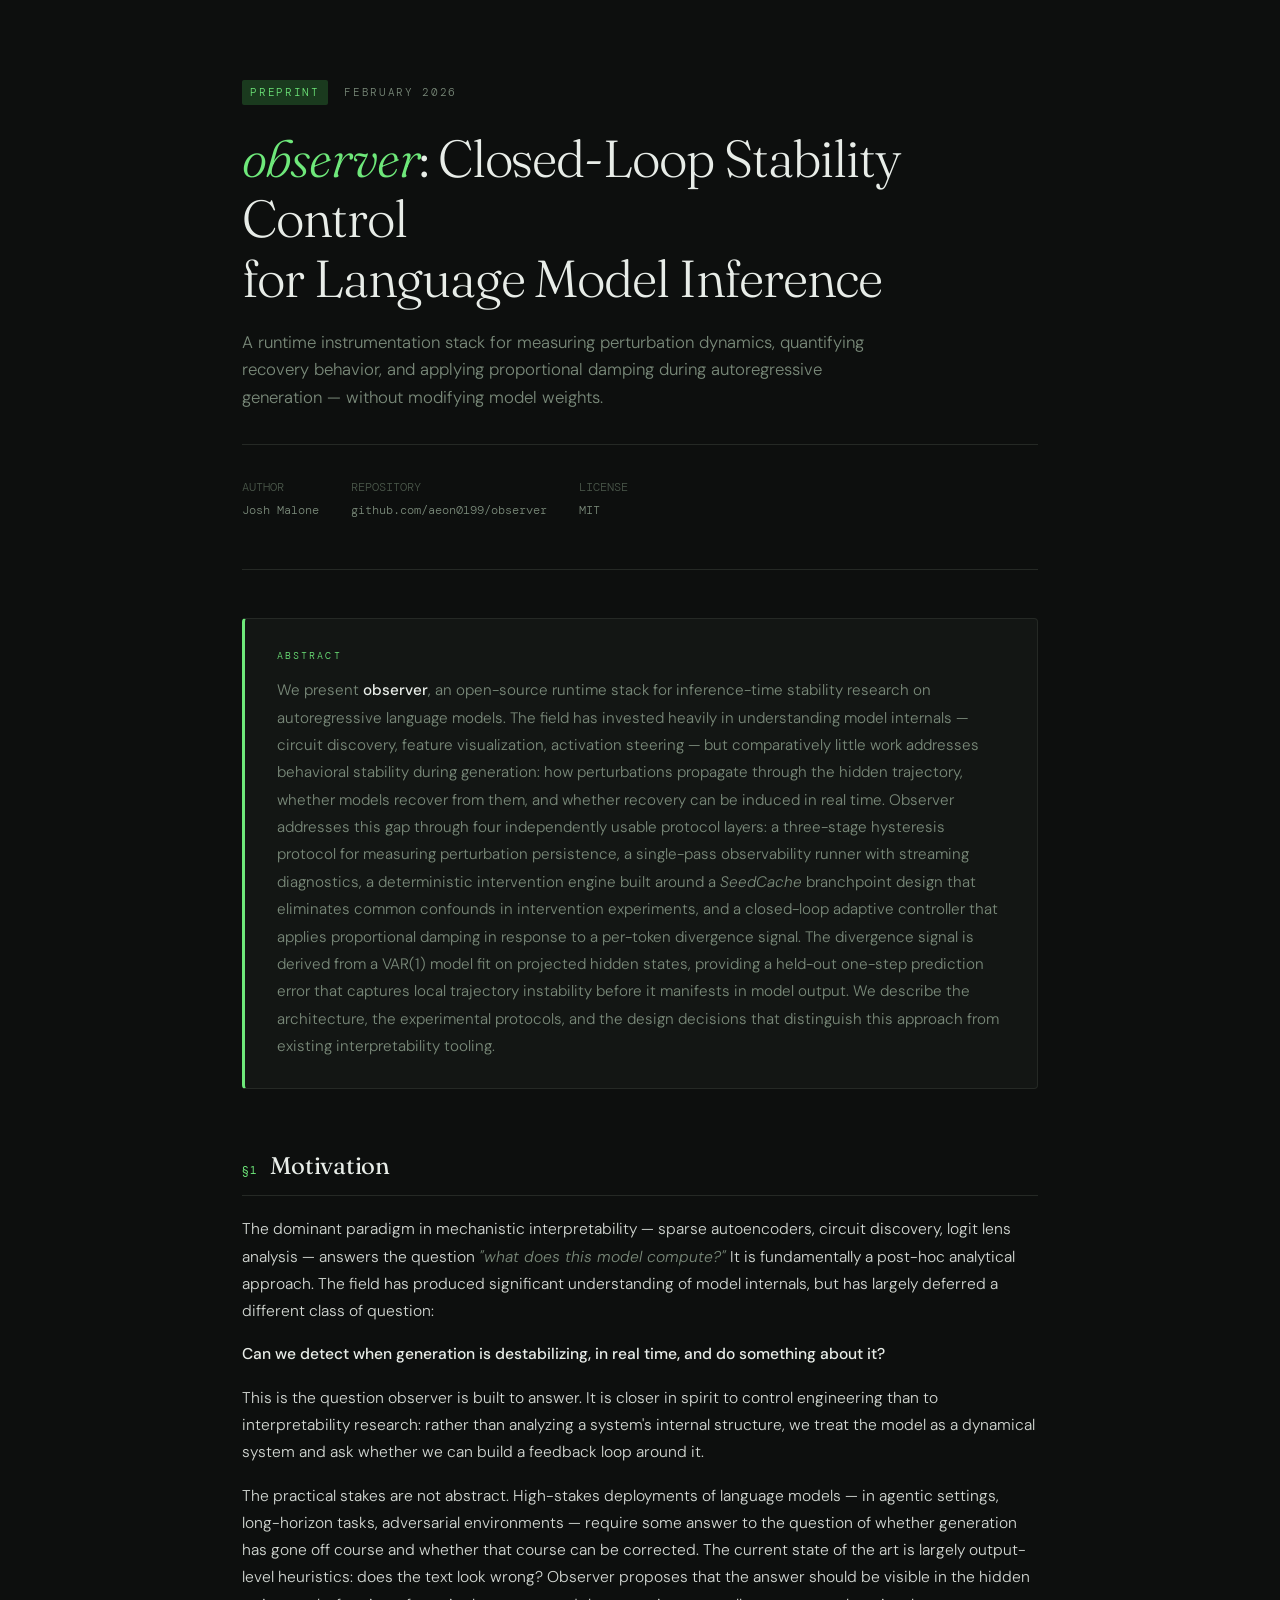
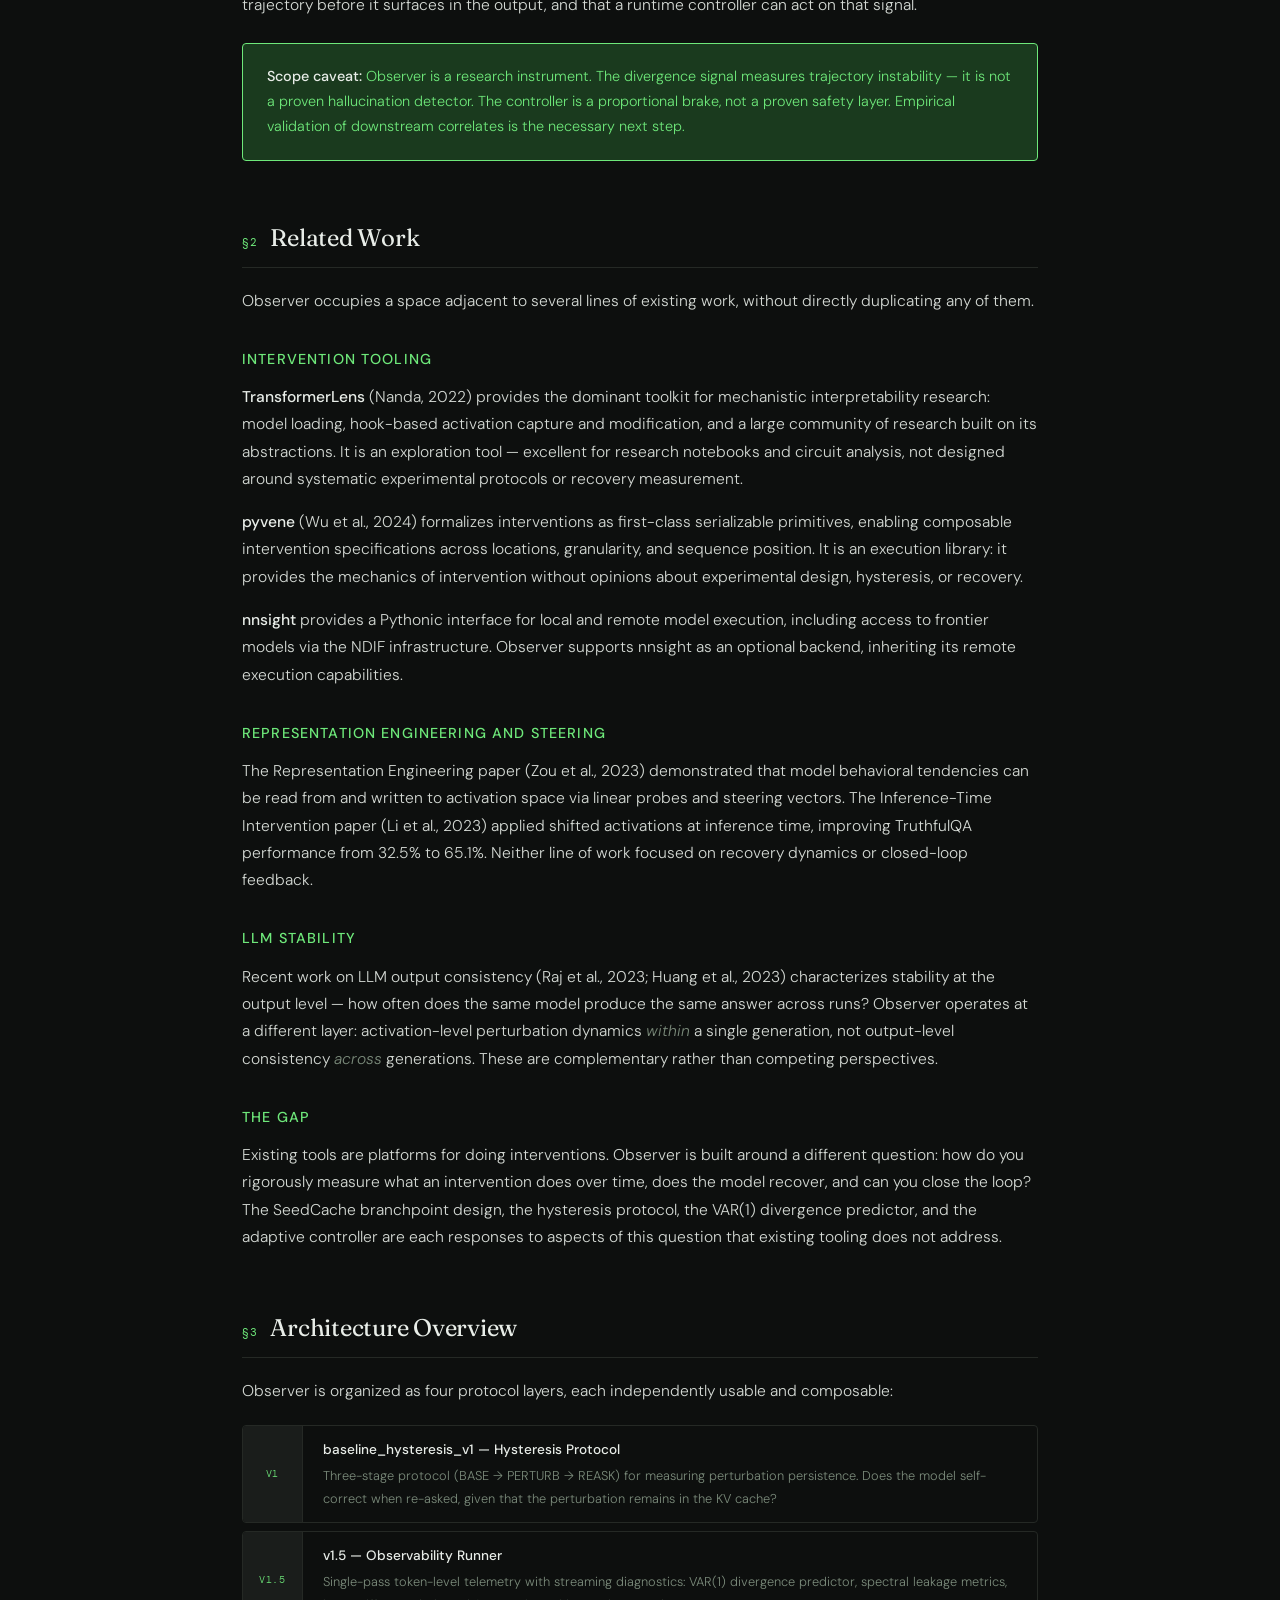
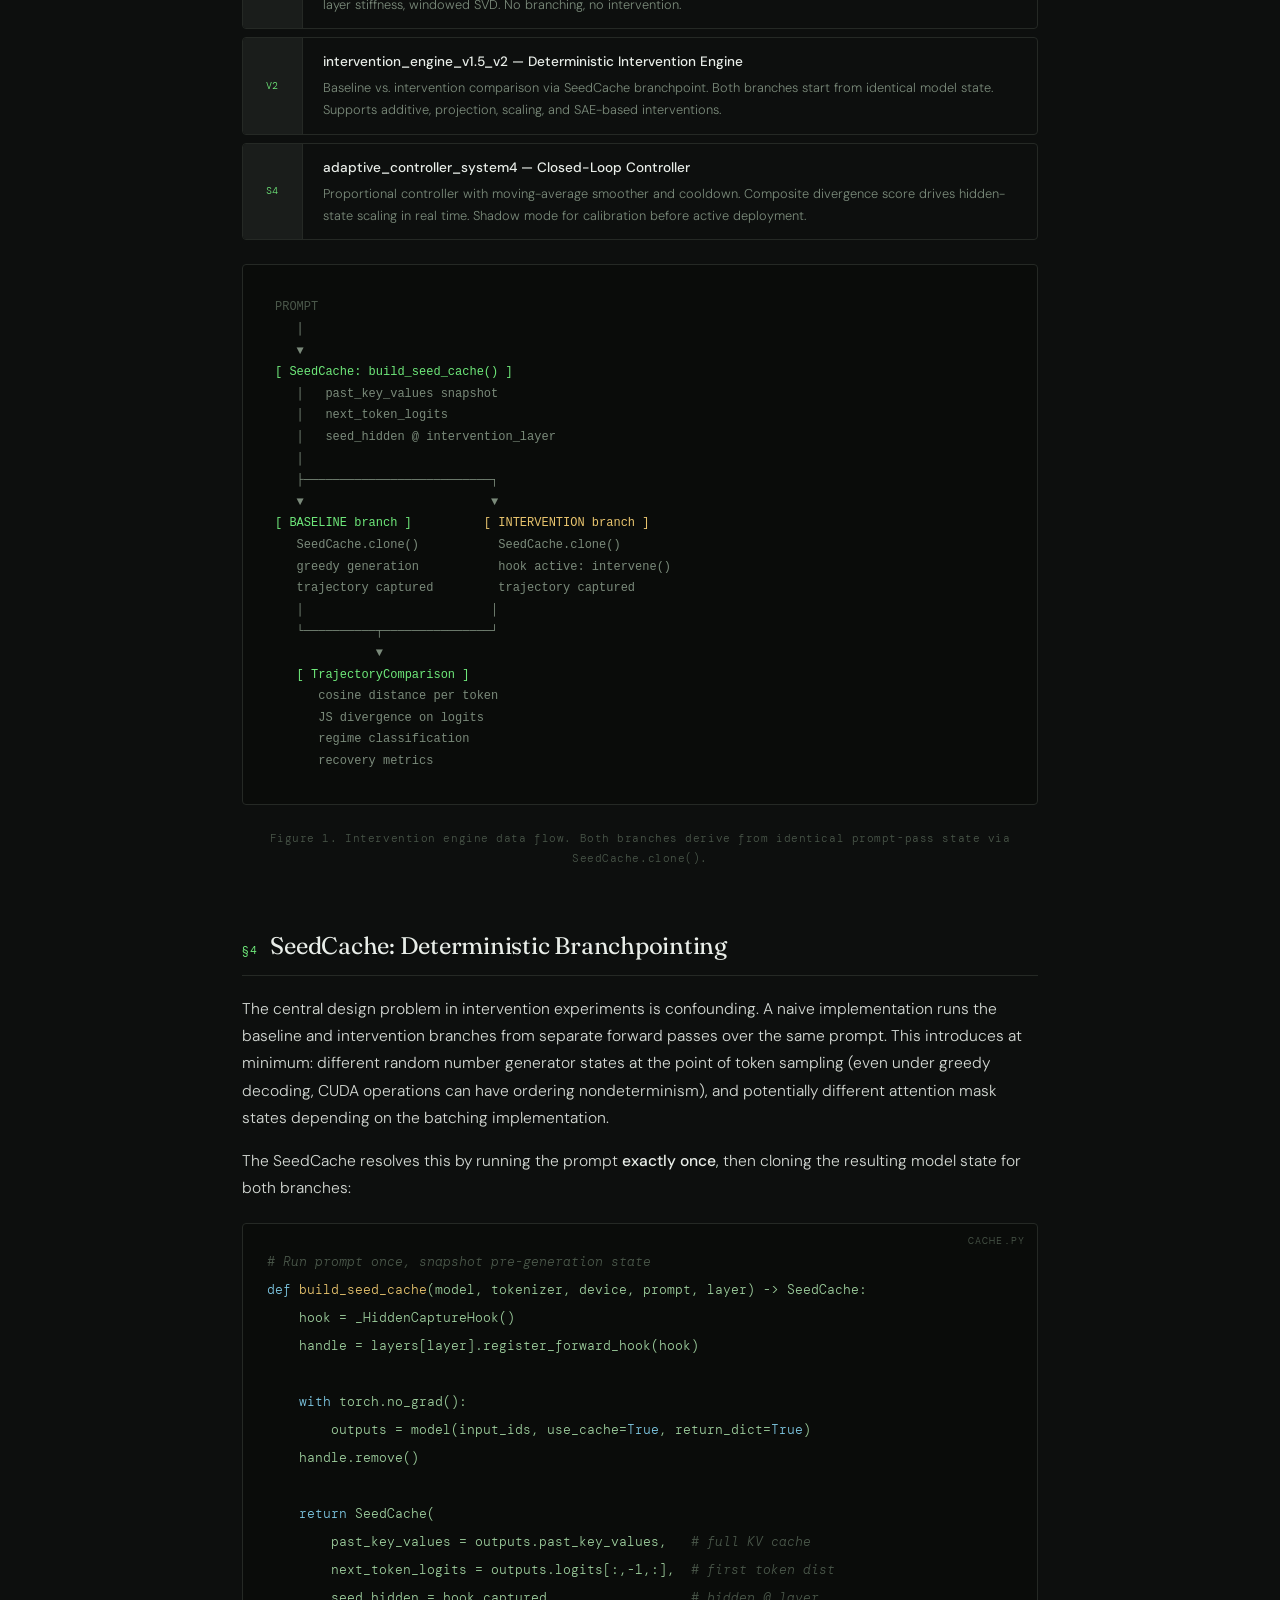
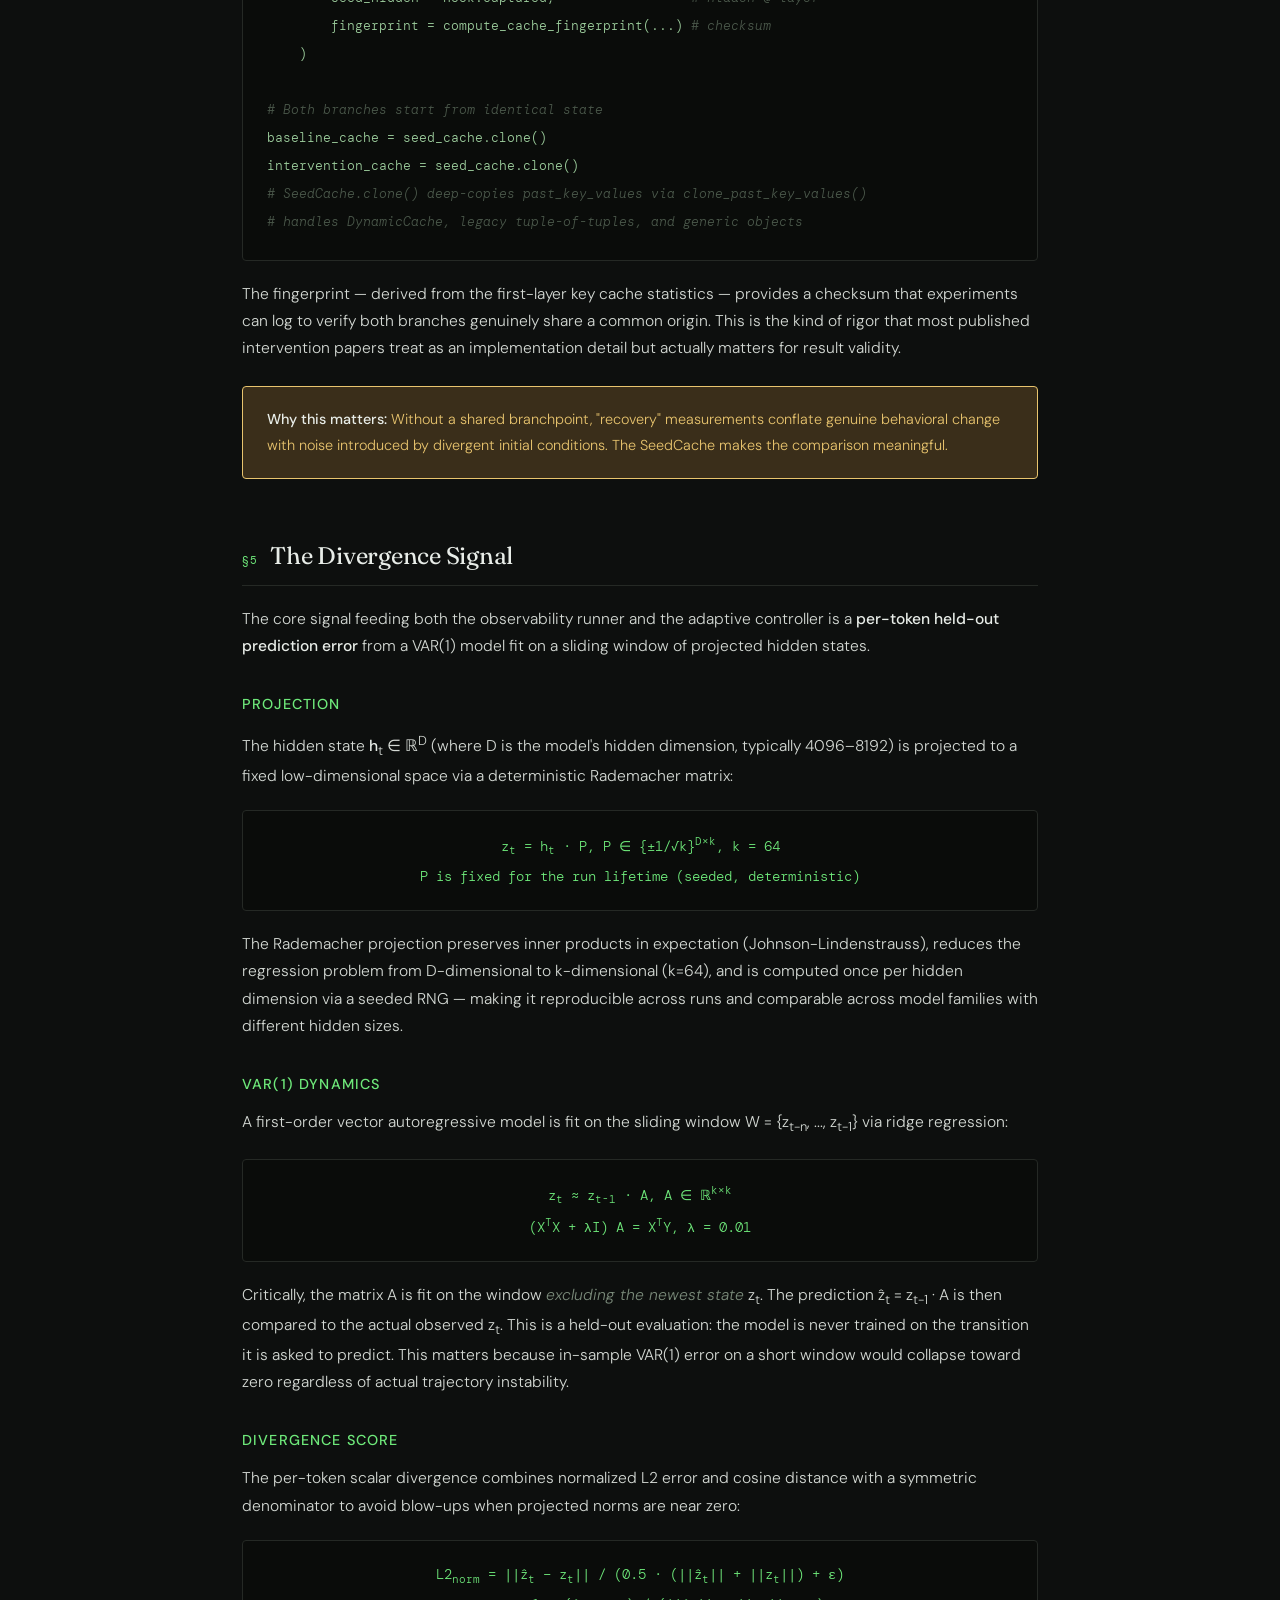
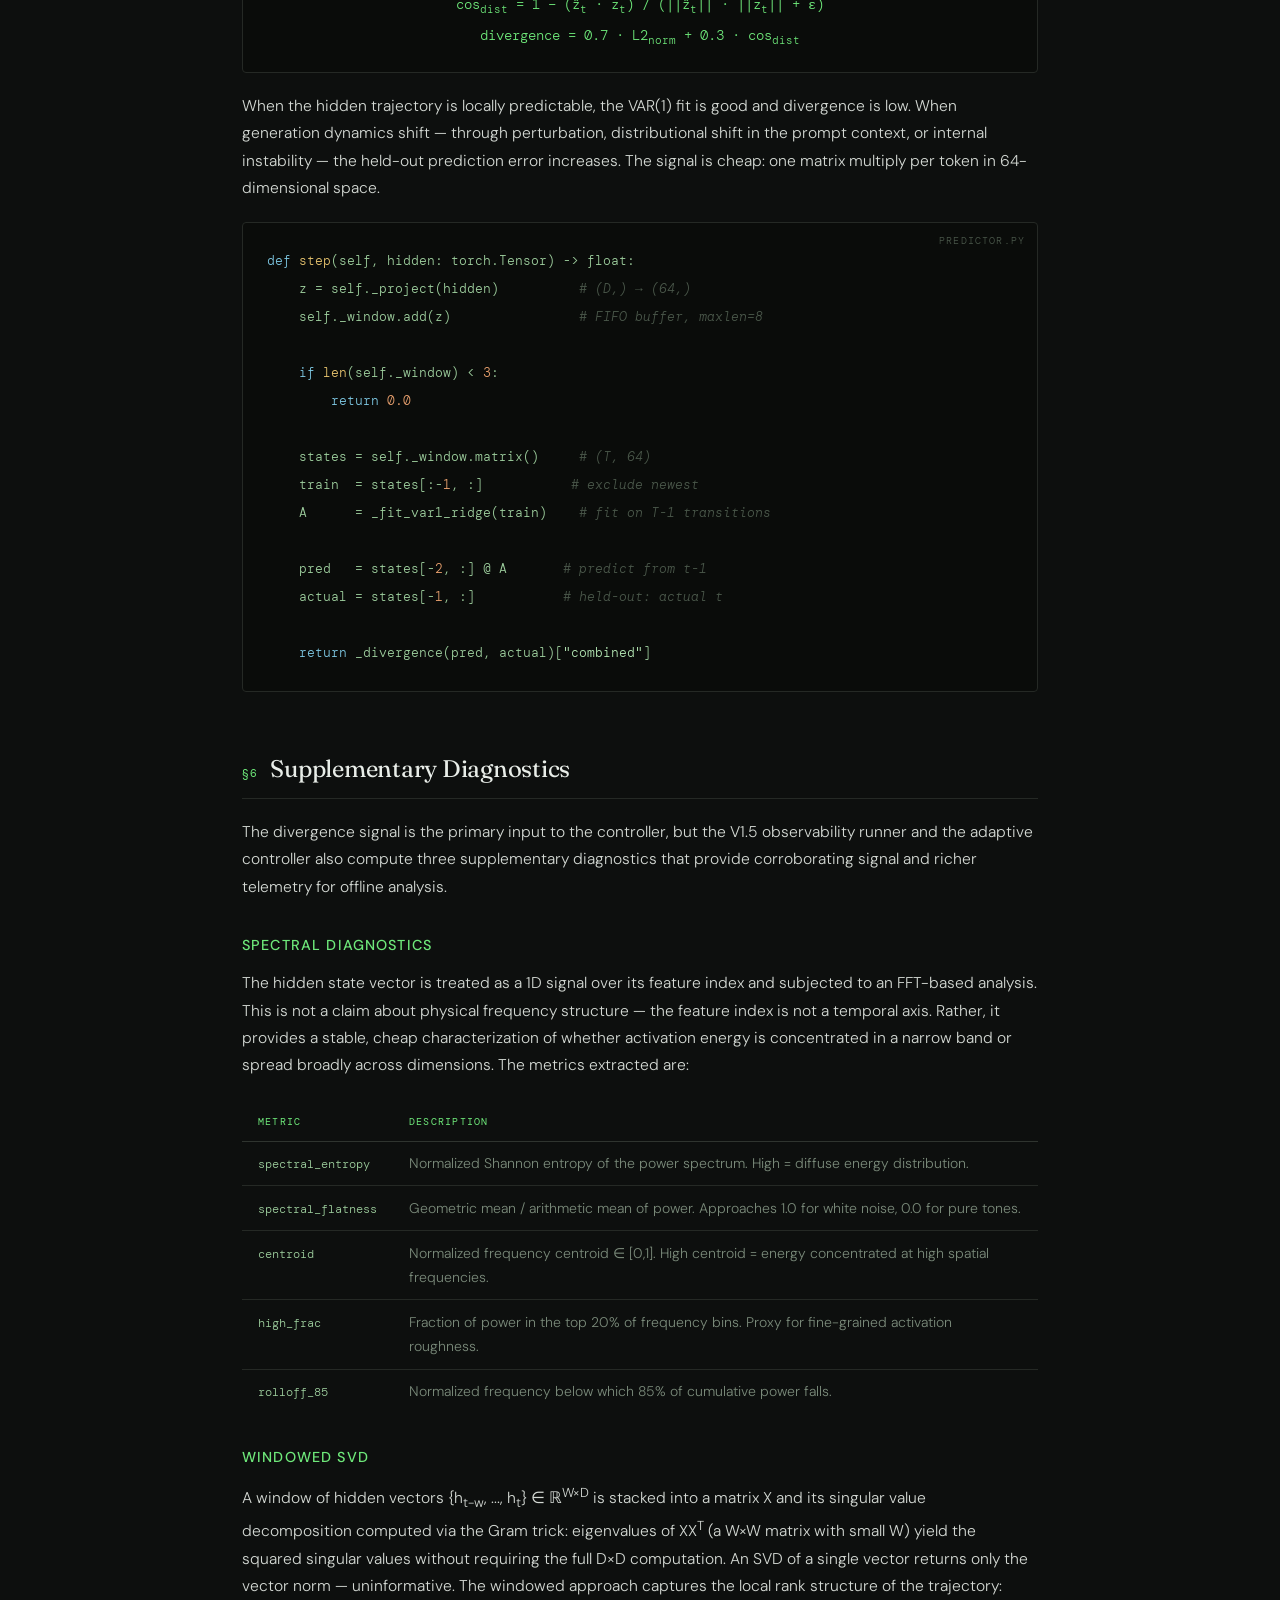
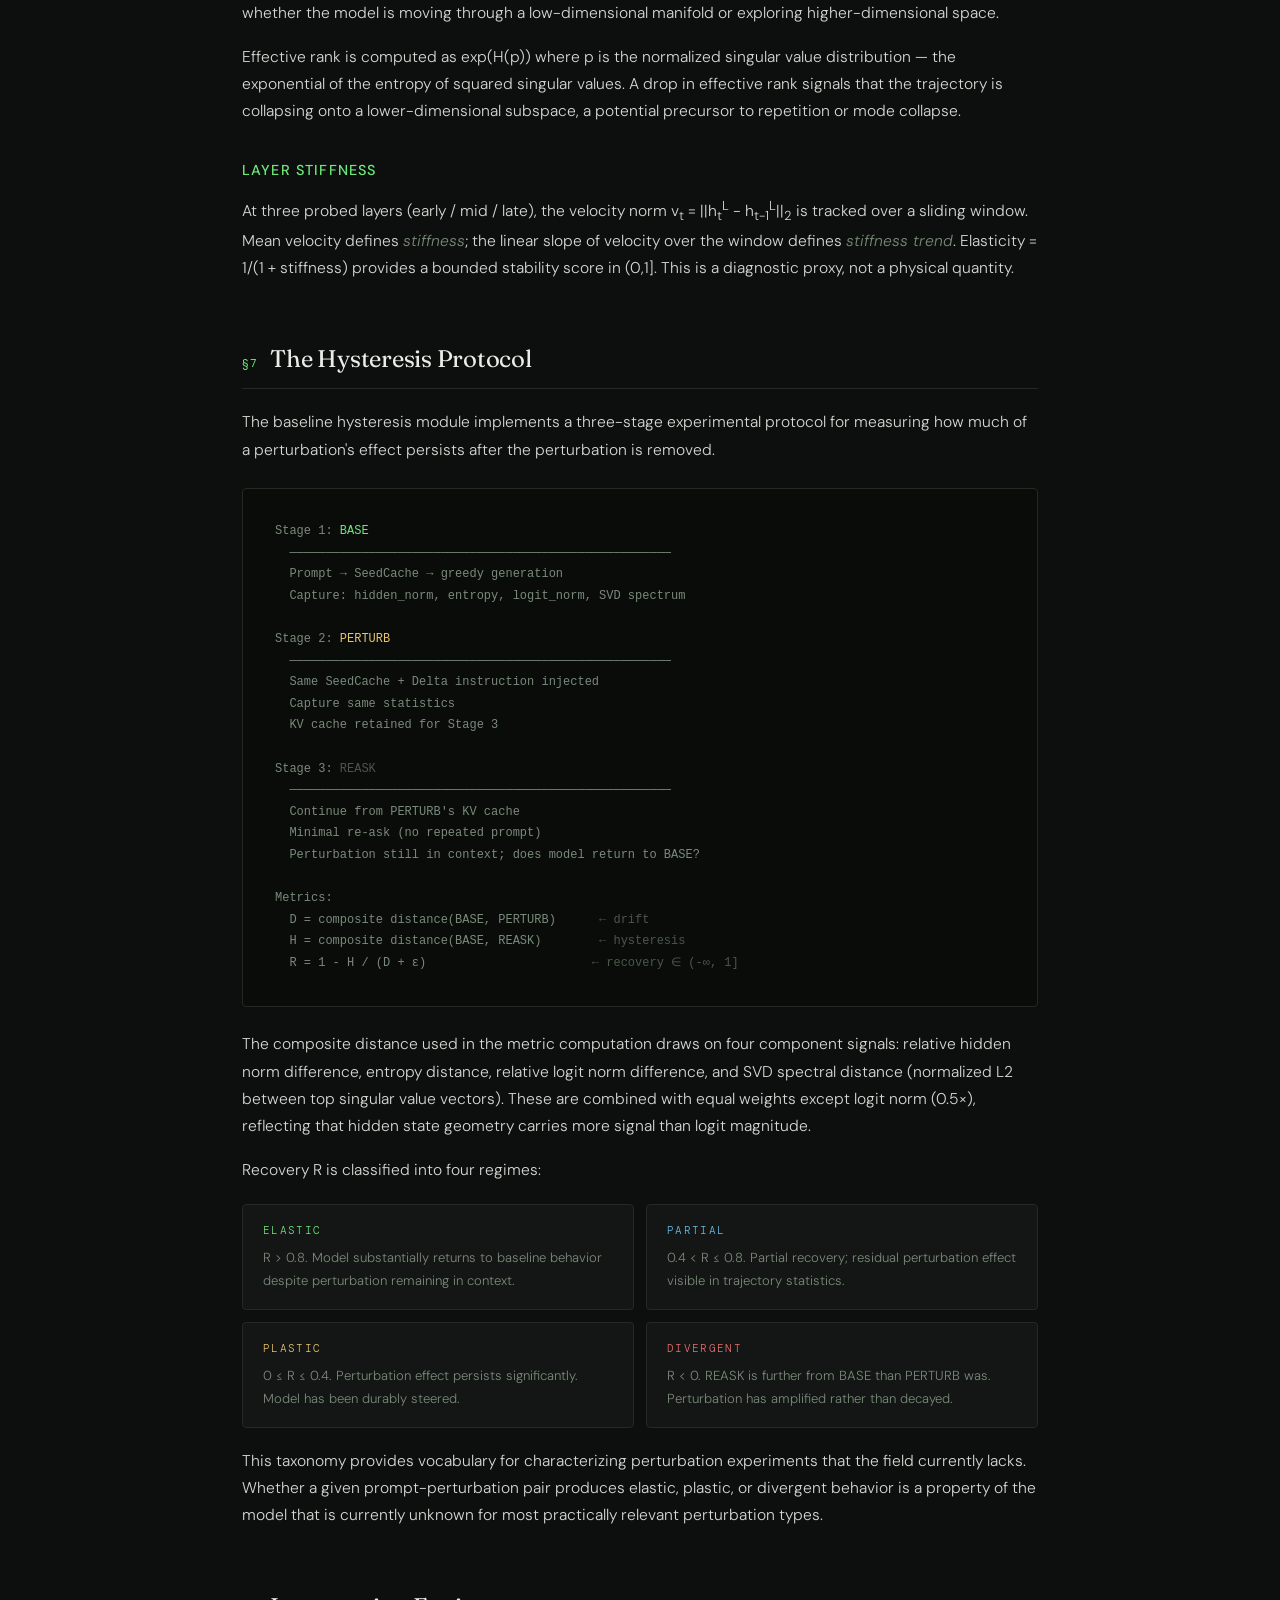
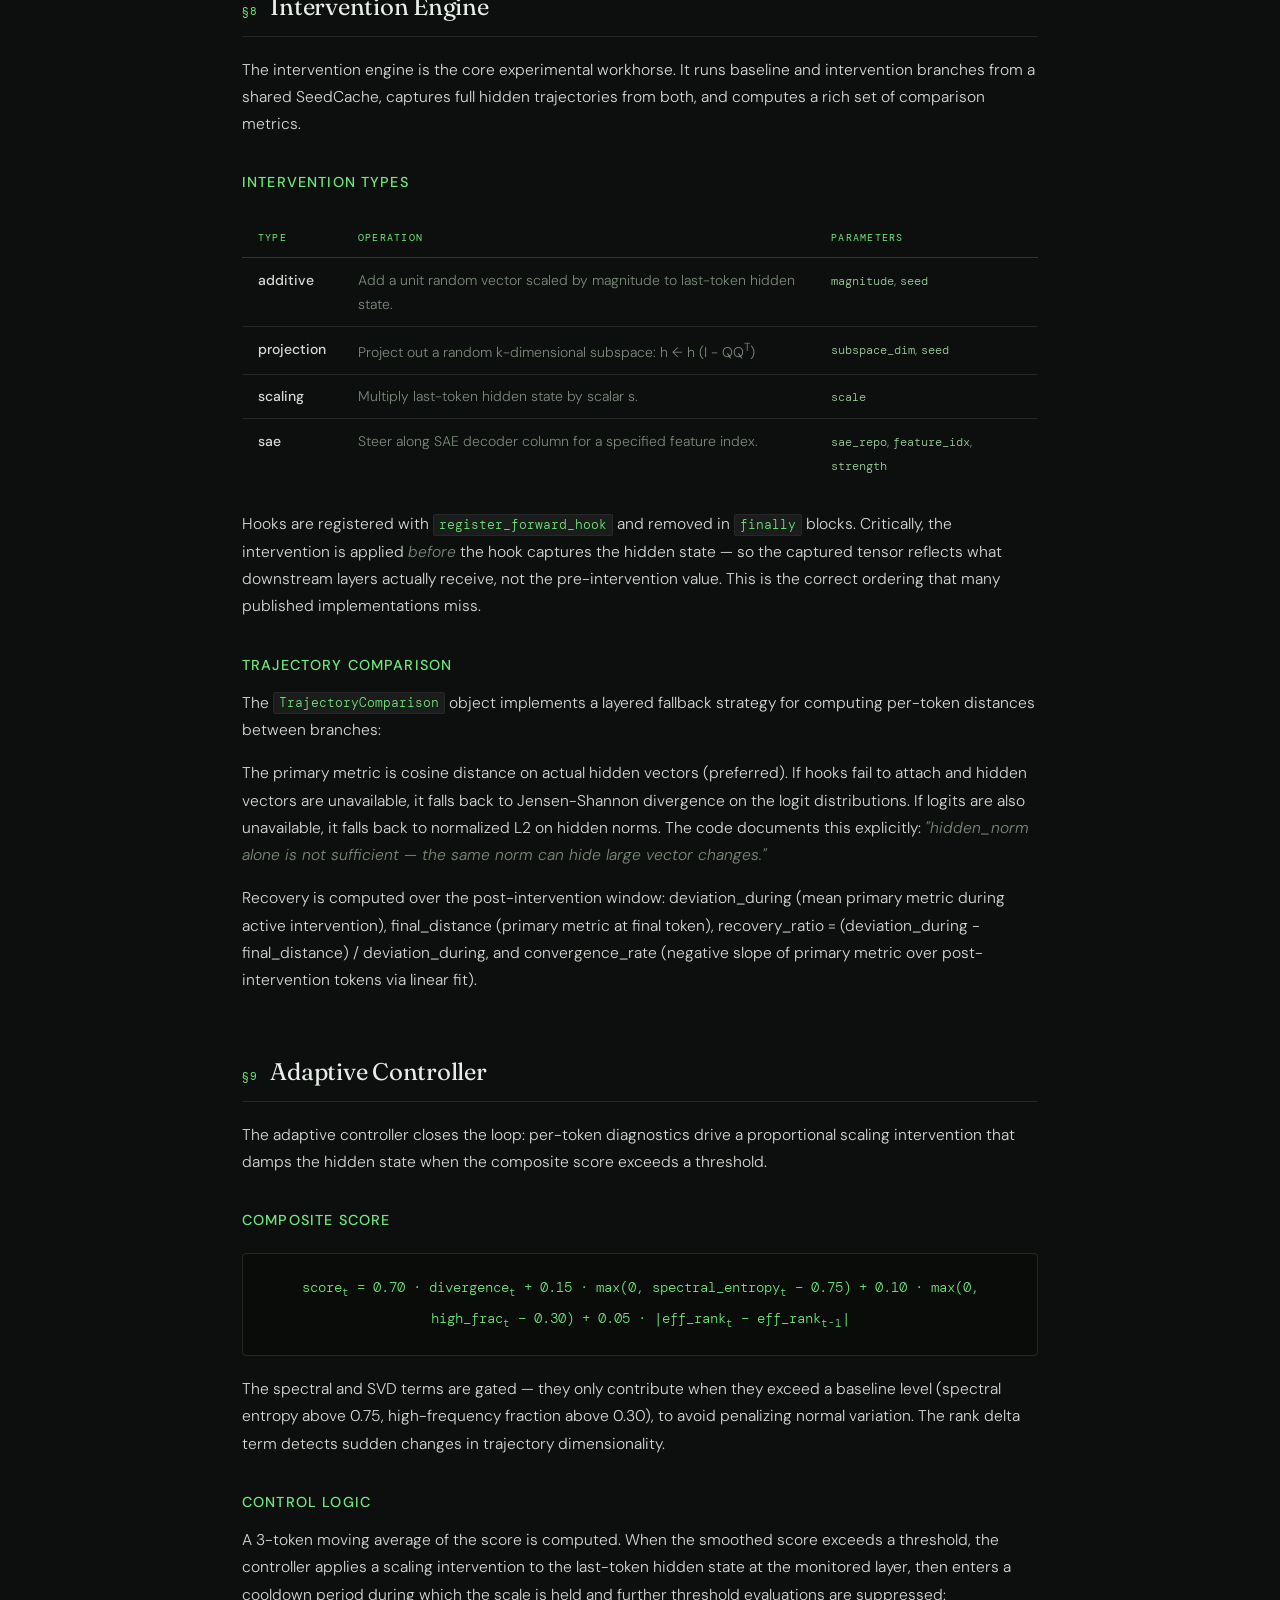
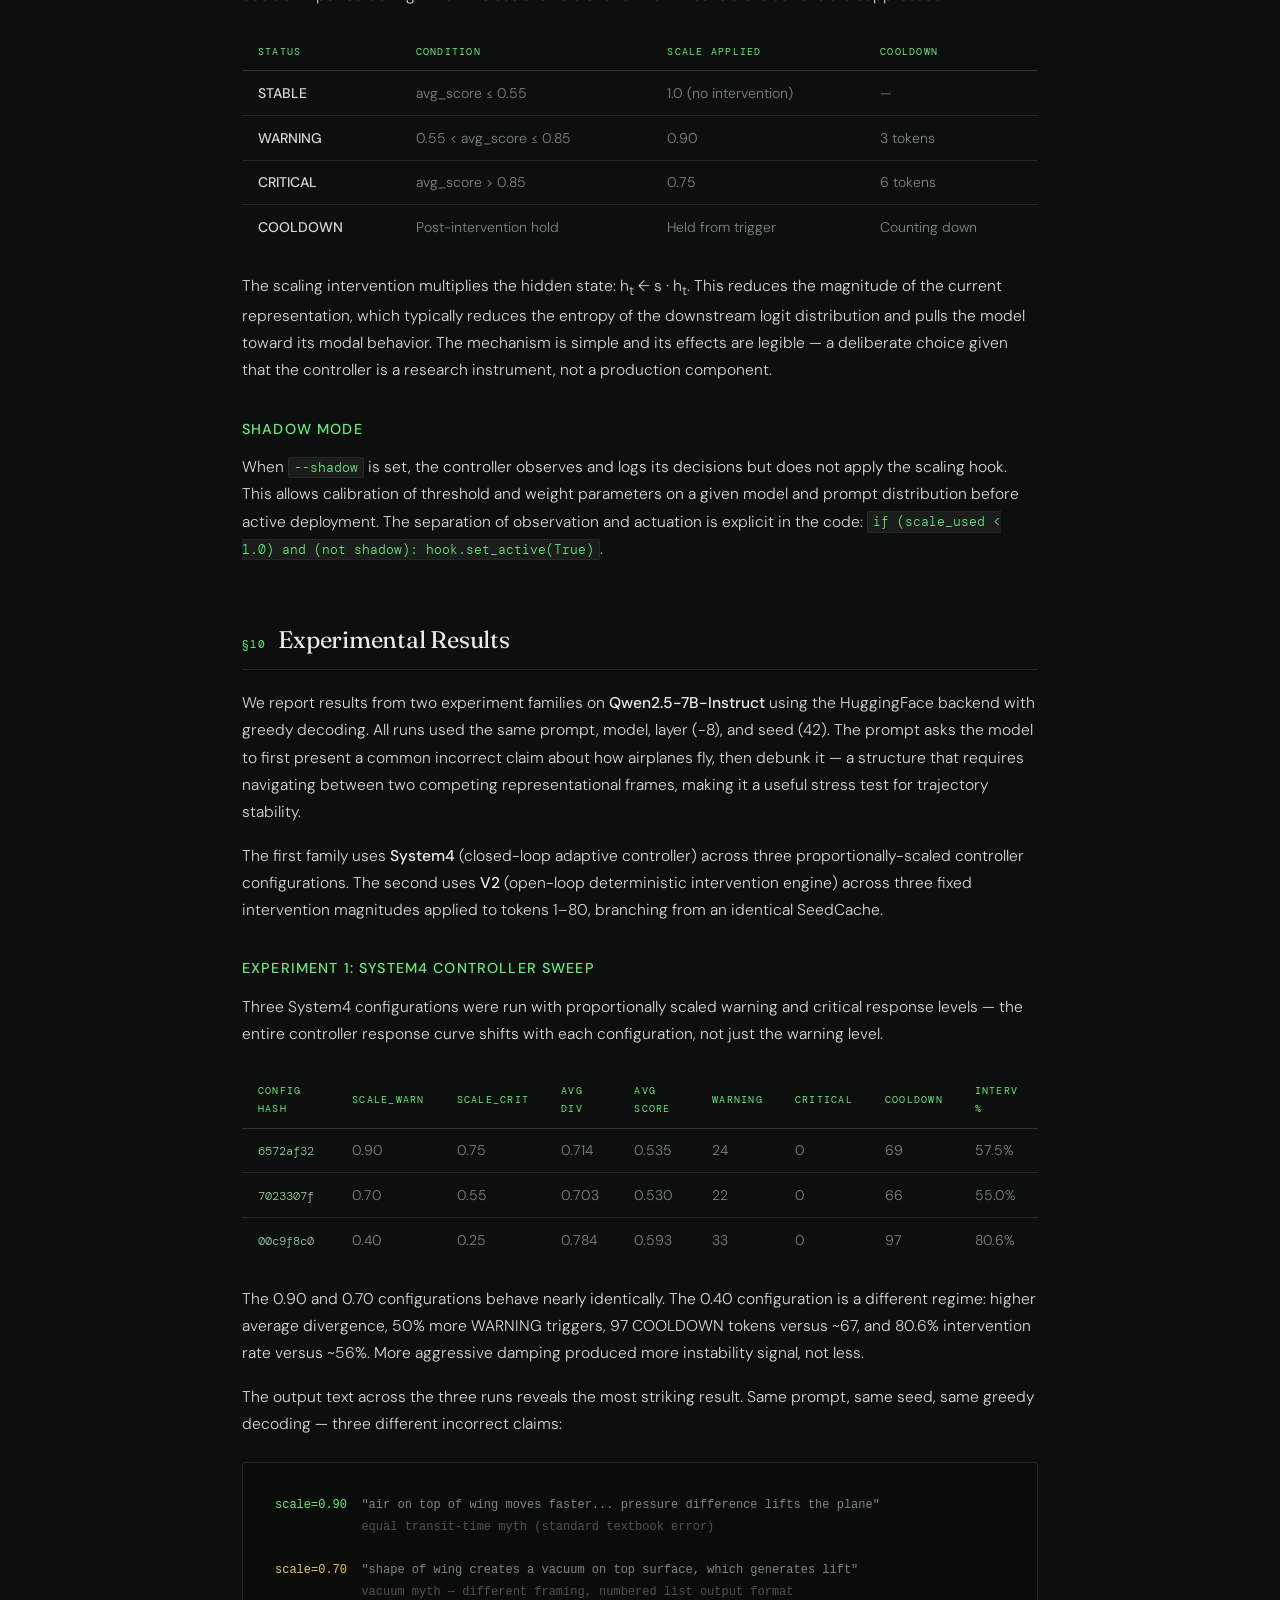
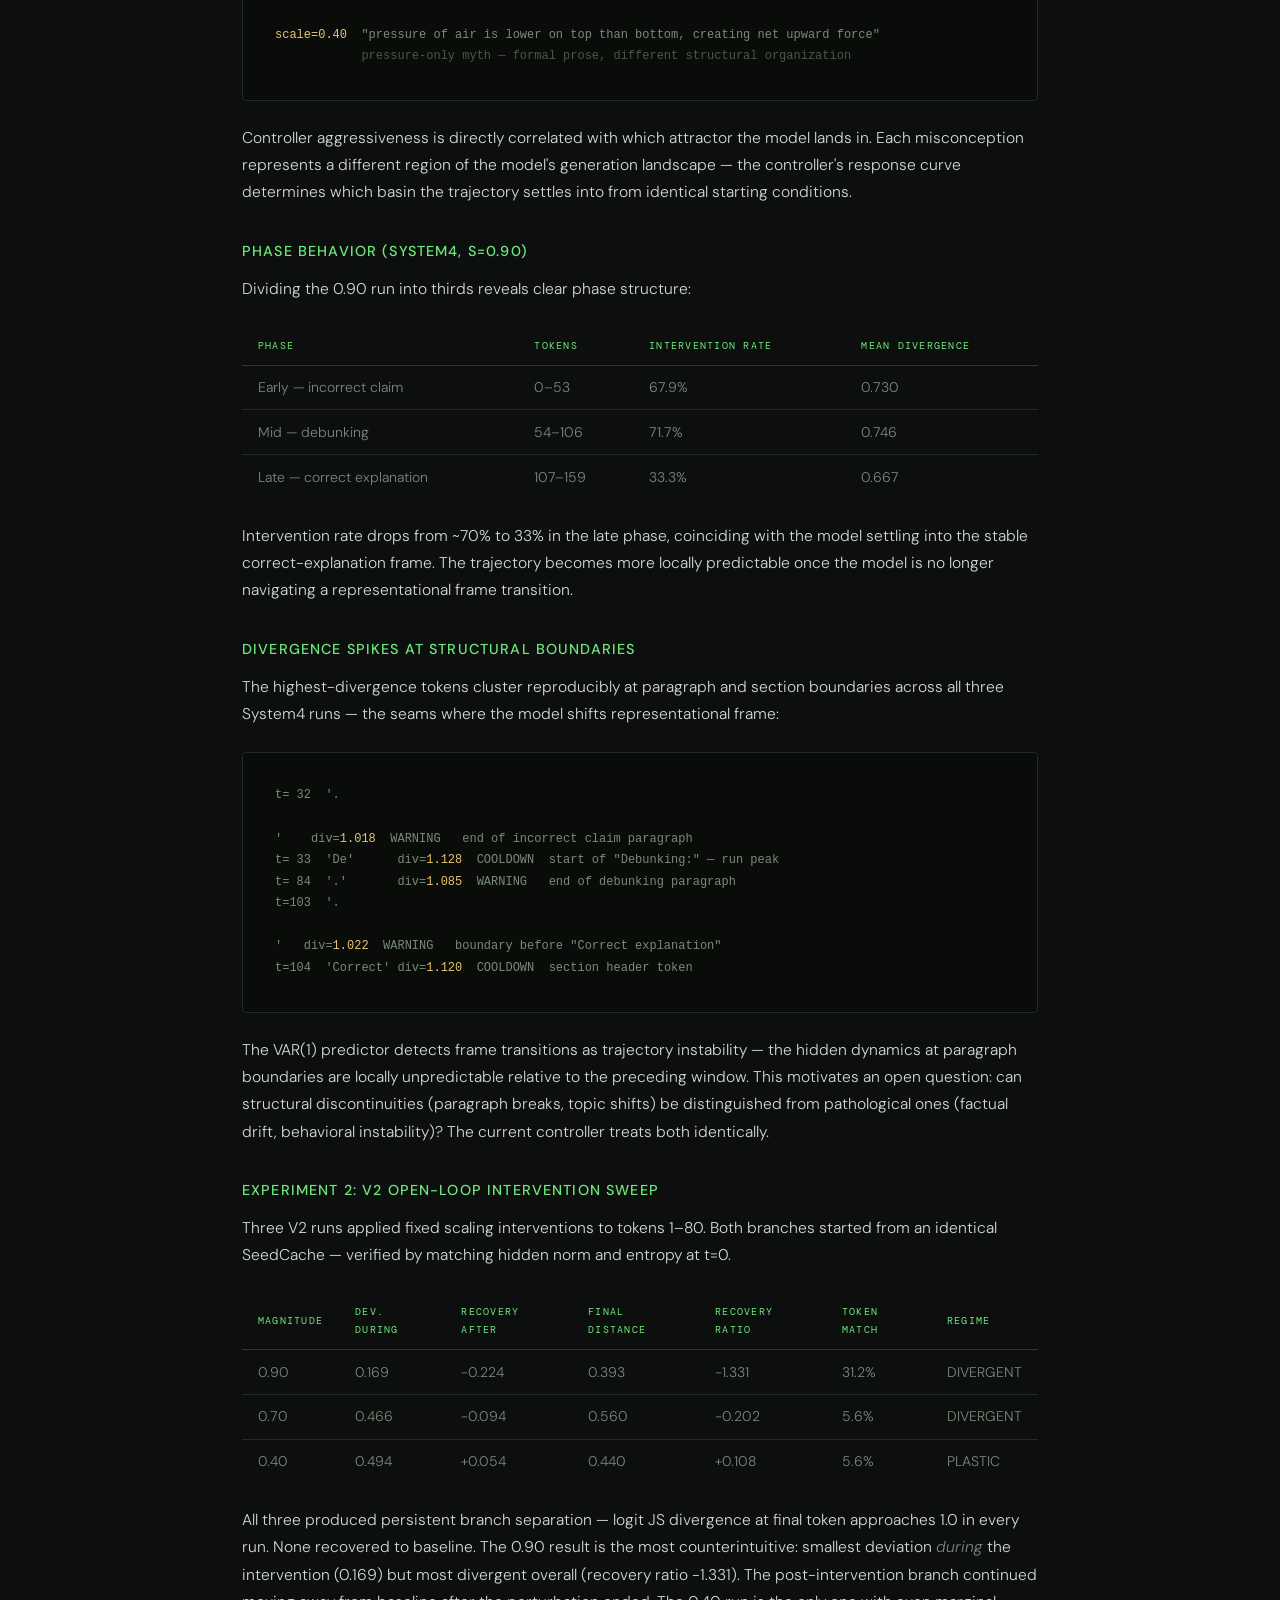
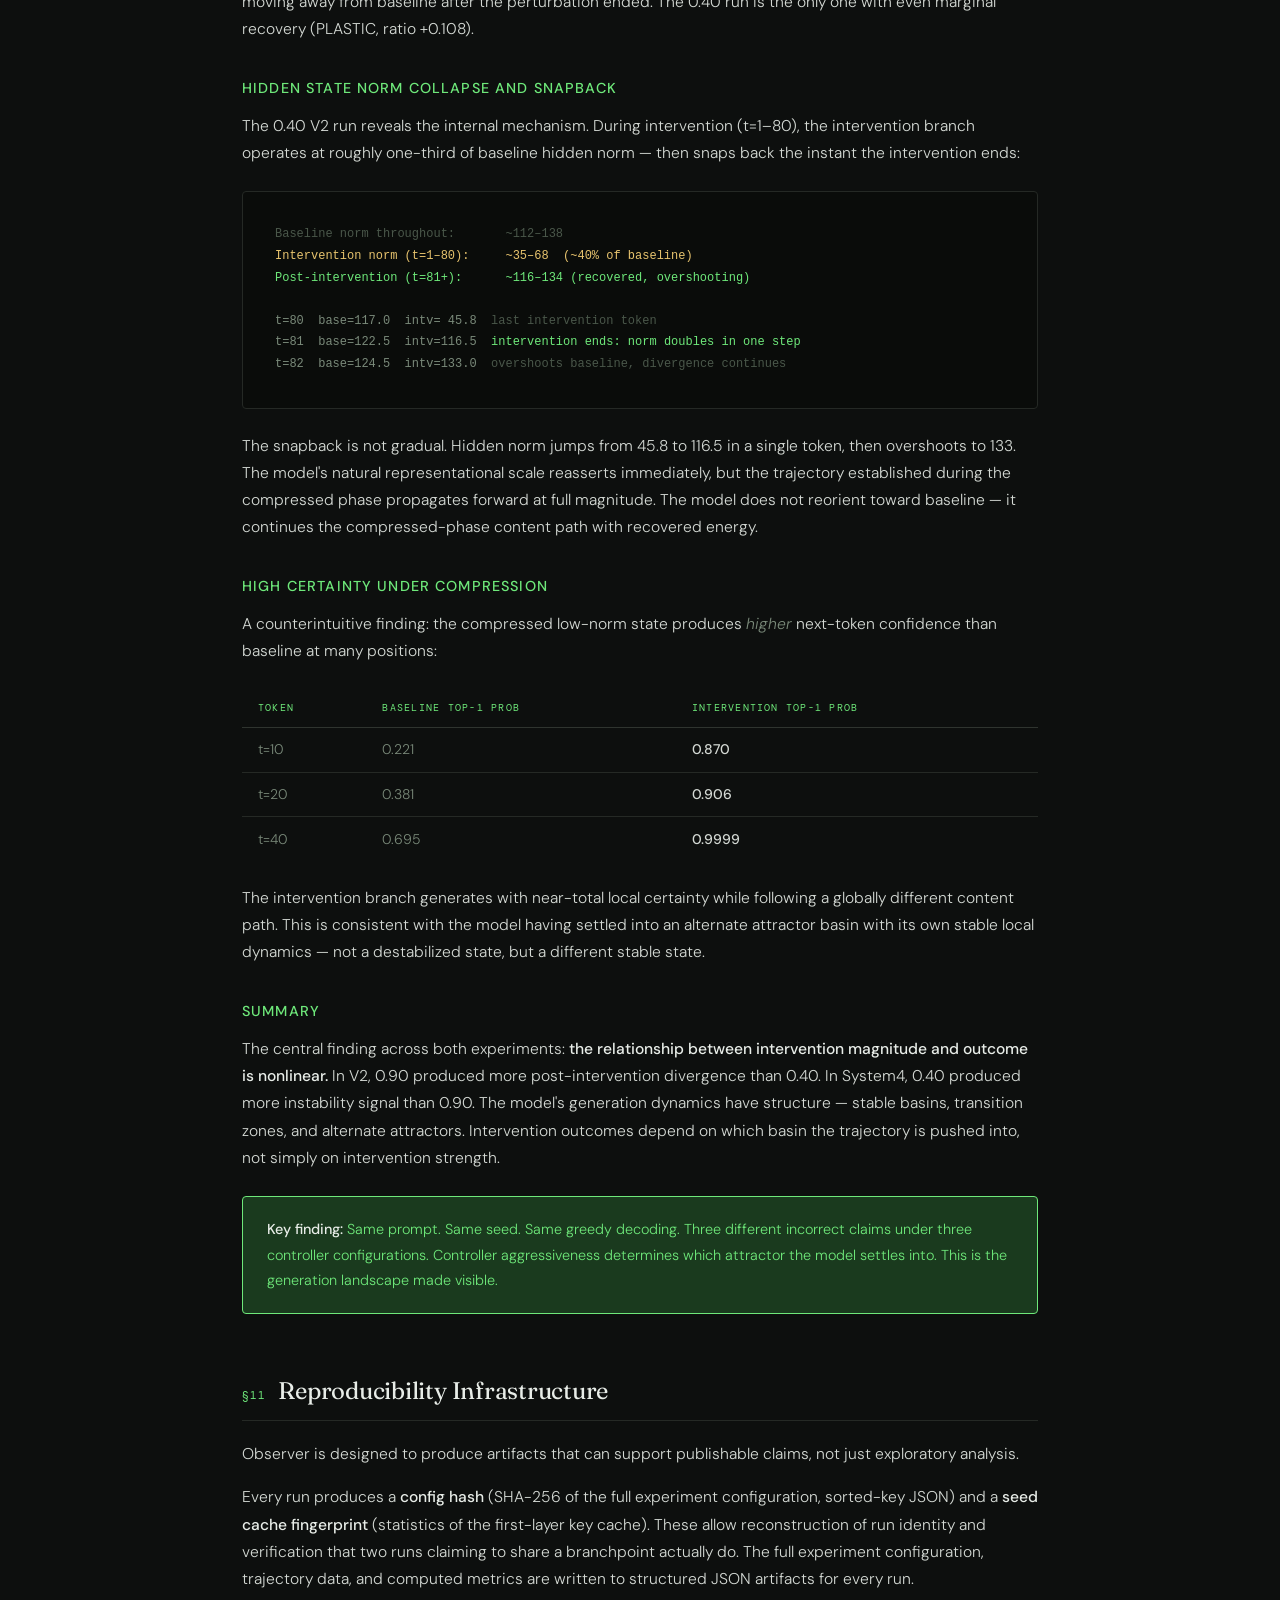
==== docs/observer_paper.html @ fd50b111 "Update paper to use observer repo URL only" ====
<!DOCTYPE html>
<html lang="en">
<head>
<meta charset="UTF-8">
<meta name="viewport" content="width=device-width, initial-scale=1.0">
<title>observer: Closed-Loop Stability Control for Language Model Inference</title>
<link rel="preconnect" href="https://fonts.googleapis.com">
<link href="https://fonts.googleapis.com/css2?family=DM+Mono:ital,wght@0,300;0,400;0,500;1,300&family=Fraunces:ital,opsz,wght@0,9..144,300;0,9..144,400;0,9..144,600;1,9..144,300;1,9..144,400&family=DM+Sans:ital,wght@0,300;0,400;0,500;1,300&display=swap" rel="stylesheet">
<style>
  :root {
    --bg: #0d0f0e;
    --surface: #131614;
    --surface2: #1a1d1b;
    --border: #252925;
    --border2: #2f342f;
    --text: #d4d9d4;
    --text-dim: #7a8a7a;
    --text-dimmer: #4a574a;
    --accent: #6ee87a;
    --accent2: #3adc4a;
    --accent-dim: #1a3a1e;
    --warn: #e8c46e;
    --warn-dim: #3a2e1a;
    --code-bg: #0a0c0a;
    --red: #e86e6e;
  }

  * { margin: 0; padding: 0; box-sizing: border-box; }

  html {
    font-size: 16px;
    background: var(--bg);
    color: var(--text);
    scroll-behavior: smooth;
  }

  body {
    font-family: 'DM Sans', sans-serif;
    font-weight: 300;
    line-height: 1.75;
    max-width: 860px;
    margin: 0 auto;
    padding: 0 2rem 8rem;
  }

  /* ─── HEADER ─── */
  .paper-header {
    padding: 5rem 0 3rem;
    border-bottom: 1px solid var(--border);
    margin-bottom: 3rem;
    animation: fadeUp 0.8s ease both;
  }

  .label-row {
    display: flex;
    align-items: center;
    gap: 1rem;
    margin-bottom: 1.5rem;
  }

  .label {
    font-family: 'DM Mono', monospace;
    font-size: 0.7rem;
    letter-spacing: 0.15em;
    text-transform: uppercase;
    color: var(--accent);
    background: var(--accent-dim);
    padding: 0.25em 0.75em;
    border-radius: 2px;
  }

  .label-plain {
    font-family: 'DM Mono', monospace;
    font-size: 0.7rem;
    letter-spacing: 0.15em;
    text-transform: uppercase;
    color: var(--text-dim);
  }

  h1 {
    font-family: 'Fraunces', serif;
    font-size: clamp(2rem, 5vw, 3.25rem);
    font-weight: 300;
    line-height: 1.15;
    letter-spacing: -0.02em;
    color: #e8ede8;
    margin-bottom: 1.25rem;
  }

  h1 em {
    font-style: italic;
    color: var(--accent);
  }

  .subtitle {
    font-family: 'DM Sans', sans-serif;
    font-size: 1.05rem;
    color: var(--text-dim);
    font-weight: 300;
    max-width: 640px;
    line-height: 1.65;
  }

  .meta-row {
    display: flex;
    flex-wrap: wrap;
    gap: 2rem;
    margin-top: 2rem;
    padding-top: 2rem;
    border-top: 1px solid var(--border);
  }

  .meta-item {
    font-family: 'DM Mono', monospace;
    font-size: 0.75rem;
    color: var(--text-dimmer);
  }

  .meta-item span {
    color: var(--text-dim);
    display: block;
    margin-top: 0.2em;
  }

  /* ─── SECTIONS ─── */
  section {
    margin-bottom: 3.5rem;
    animation: fadeUp 0.6s ease both;
  }

  h2 {
    font-family: 'Fraunces', serif;
    font-size: 1.5rem;
    font-weight: 400;
    color: #e8ede8;
    letter-spacing: -0.01em;
    margin-bottom: 1.25rem;
    padding-bottom: 0.5rem;
    border-bottom: 1px solid var(--border);
    display: flex;
    align-items: baseline;
    gap: 0.75rem;
  }

  h2 .sec-num {
    font-family: 'DM Mono', monospace;
    font-size: 0.7rem;
    color: var(--accent);
    letter-spacing: 0.1em;
  }

  h3 {
    font-family: 'DM Sans', sans-serif;
    font-size: 0.9rem;
    font-weight: 500;
    color: var(--accent);
    letter-spacing: 0.08em;
    text-transform: uppercase;
    margin: 2rem 0 0.75rem;
  }

  p {
    font-size: 0.975rem;
    color: var(--text);
    margin-bottom: 1rem;
    font-weight: 300;
  }

  strong {
    font-weight: 500;
    color: #e8ede8;
  }

  em {
    font-style: italic;
    color: var(--text-dim);
  }

  /* ─── ABSTRACT BOX ─── */
  .abstract {
    background: var(--surface);
    border: 1px solid var(--border);
    border-left: 3px solid var(--accent);
    padding: 1.75rem 2rem;
    border-radius: 4px;
    margin-bottom: 3.5rem;
    animation: fadeUp 0.7s ease both;
  }

  .abstract-label {
    font-family: 'DM Mono', monospace;
    font-size: 0.65rem;
    letter-spacing: 0.2em;
    text-transform: uppercase;
    color: var(--accent);
    margin-bottom: 0.75rem;
  }

  .abstract p {
    font-size: 0.95rem;
    line-height: 1.8;
    color: var(--text-dim);
    margin-bottom: 0;
  }

  /* ─── CODE ─── */
  pre {
    background: var(--code-bg);
    border: 1px solid var(--border);
    border-radius: 4px;
    padding: 1.5rem;
    overflow-x: auto;
    margin: 1.25rem 0;
    position: relative;
  }

  pre .code-label {
    position: absolute;
    top: 0.6rem;
    right: 0.75rem;
    font-family: 'DM Mono', monospace;
    font-size: 0.6rem;
    letter-spacing: 0.12em;
    text-transform: uppercase;
    color: var(--text-dimmer);
  }

  code {
    font-family: 'DM Mono', monospace;
    font-size: 0.8rem;
    line-height: 1.7;
    color: #9ecf9e;
  }

  p code, li code {
    background: var(--surface2);
    border: 1px solid var(--border);
    padding: 0.1em 0.4em;
    border-radius: 2px;
    font-size: 0.8rem;
    color: var(--accent);
  }

  .comment { color: var(--text-dimmer); font-style: italic; }
  .kw { color: #7ec8e3; }
  .fn { color: #e8c46e; }
  .str { color: #b5e8b5; }
  .num { color: #e8a06e; }

  /* ─── CALLOUT ─── */
  .callout {
    background: var(--warn-dim);
    border: 1px solid var(--warn);
    border-radius: 4px;
    padding: 1.25rem 1.5rem;
    margin: 1.5rem 0;
  }

  .callout p {
    color: var(--warn);
    font-size: 0.9rem;
    margin: 0;
  }

  .callout-green {
    background: var(--accent-dim);
    border-color: var(--accent);
  }

  .callout-green p {
    color: var(--accent);
  }

  /* ─── FORMULA ─── */
  .formula {
    background: var(--code-bg);
    border: 1px solid var(--border);
    border-radius: 4px;
    padding: 1.25rem 2rem;
    margin: 1.25rem 0;
    text-align: center;
    font-family: 'DM Mono', monospace;
    font-size: 0.85rem;
    color: var(--accent);
    line-height: 2;
    overflow-x: auto;
  }

  /* ─── TABLE ─── */
  .table-wrap {
    overflow-x: auto;
    margin: 1.5rem 0;
  }

  table {
    width: 100%;
    border-collapse: collapse;
    font-size: 0.85rem;
  }

  th {
    font-family: 'DM Mono', monospace;
    font-size: 0.65rem;
    letter-spacing: 0.12em;
    text-transform: uppercase;
    color: var(--accent);
    border-bottom: 1px solid var(--border2);
    padding: 0.6rem 1rem;
    text-align: left;
    font-weight: 400;
  }

  td {
    padding: 0.6rem 1rem;
    border-bottom: 1px solid var(--border);
    color: var(--text-dim);
    font-size: 0.875rem;
    vertical-align: top;
  }

  tr:last-child td { border-bottom: none; }

  td strong { color: var(--text); }
  td code { font-size: 0.75rem; }

  /* ─── FIGURE / DIAGRAM ─── */
  .diagram {
    background: var(--code-bg);
    border: 1px solid var(--border);
    border-radius: 4px;
    padding: 2rem;
    margin: 1.5rem 0;
    font-family: 'DM Mono', monospace;
    font-size: 0.75rem;
    color: var(--text-dim);
    line-height: 1.8;
    overflow-x: auto;
  }

  .diagram .d-accent { color: var(--accent); }
  .diagram .d-warn { color: var(--warn); }
  .diagram .d-dim { color: var(--text-dimmer); }

  .fig-caption {
    font-family: 'DM Mono', monospace;
    font-size: 0.7rem;
    color: var(--text-dimmer);
    text-align: center;
    margin-top: 0.5rem;
    letter-spacing: 0.05em;
  }

  /* ─── REGIME GRID ─── */
  .regime-grid {
    display: grid;
    grid-template-columns: repeat(2, 1fr);
    gap: 0.75rem;
    margin: 1.25rem 0;
  }

  .regime-card {
    background: var(--surface);
    border: 1px solid var(--border);
    border-radius: 4px;
    padding: 1rem 1.25rem;
  }

  .regime-card .rc-label {
    font-family: 'DM Mono', monospace;
    font-size: 0.7rem;
    letter-spacing: 0.12em;
    margin-bottom: 0.4rem;
  }

  .rc-elastic { color: var(--accent); }
  .rc-partial { color: #6ebde8; }
  .rc-plastic { color: var(--warn); }
  .rc-divergent { color: var(--red); }

  .regime-card p {
    font-size: 0.82rem;
    color: var(--text-dim);
    margin: 0;
  }

  /* ─── COMPONENT STACK ─── */
  .stack {
    display: flex;
    flex-direction: column;
    gap: 0.5rem;
    margin: 1.25rem 0;
  }

  .stack-item {
    display: flex;
    align-items: stretch;
    gap: 0;
    border: 1px solid var(--border);
    border-radius: 4px;
    overflow: hidden;
  }

  .stack-tag {
    font-family: 'DM Mono', monospace;
    font-size: 0.65rem;
    letter-spacing: 0.08em;
    padding: 0.75rem 0.9rem;
    background: var(--surface2);
    color: var(--accent);
    border-right: 1px solid var(--border);
    min-width: 60px;
    display: flex;
    align-items: center;
    justify-content: center;
    text-transform: uppercase;
    writing-mode: horizontal-tb;
    white-space: nowrap;
  }

  .stack-content {
    padding: 0.75rem 1.25rem;
    flex: 1;
  }

  .stack-content strong {
    font-size: 0.85rem;
    display: block;
    margin-bottom: 0.2rem;
  }

  .stack-content p {
    font-size: 0.8rem;
    color: var(--text-dim);
    margin: 0;
  }

  /* ─── FOOTNOTES ─── */
  .footnotes {
    border-top: 1px solid var(--border);
    margin-top: 4rem;
    padding-top: 1.5rem;
    font-family: 'DM Mono', monospace;
    font-size: 0.72rem;
    color: var(--text-dimmer);
    line-height: 1.7;
  }

  .footnotes a {
    color: var(--accent);
    text-decoration: none;
  }

  /* ─── ANIMATIONS ─── */
  @keyframes fadeUp {
    from { opacity: 0; transform: translateY(16px); }
    to { opacity: 1; transform: translateY(0); }
  }

  section:nth-child(1) { animation-delay: 0.05s; }
  section:nth-child(2) { animation-delay: 0.1s; }
  section:nth-child(3) { animation-delay: 0.15s; }
  section:nth-child(4) { animation-delay: 0.2s; }
  section:nth-child(5) { animation-delay: 0.25s; }

  /* ─── RESPONSIVE ─── */
  @media (max-width: 600px) {
    body { padding: 0 1rem 5rem; }
    .regime-grid { grid-template-columns: 1fr; }
    .meta-row { gap: 1rem; }
  }
</style>
</head>
<body>

<header class="paper-header">
  <div class="label-row">
    <span class="label">Preprint</span>
    <span class="label-plain">February 2026</span>
  </div>
  <h1><em>observer</em>: Closed-Loop Stability Control<br>for Language Model Inference</h1>
  <p class="subtitle">
    A runtime instrumentation stack for measuring perturbation dynamics, 
    quantifying recovery behavior, and applying proportional damping 
    during autoregressive generation — without modifying model weights.
  </p>
  <div class="meta-row">
    <div class="meta-item">AUTHOR<span>Josh Malone</span></div>
    <div class="meta-item">REPOSITORY<span>github.com/aeon0199/observer</span></div>
    <div class="meta-item">LICENSE<span>MIT</span></div>
  </div>
</header>

<div class="abstract">
  <div class="abstract-label">Abstract</div>
  <p>
    We present <strong>observer</strong>, an open-source runtime stack for inference-time stability research on autoregressive language models. 
    The field has invested heavily in understanding model internals — circuit discovery, feature visualization, activation steering — 
    but comparatively little work addresses behavioral stability during generation: how perturbations propagate through 
    the hidden trajectory, whether models recover from them, and whether recovery can be induced in real time.
    Observer addresses this gap through four independently usable protocol layers: a three-stage hysteresis protocol 
    for measuring perturbation persistence, a single-pass observability runner with streaming diagnostics, 
    a deterministic intervention engine built around a <em>SeedCache</em> branchpoint design that eliminates 
    common confounds in intervention experiments, and a closed-loop adaptive controller that applies proportional 
    damping in response to a per-token divergence signal. The divergence signal is derived from a VAR(1) model 
    fit on projected hidden states, providing a held-out one-step prediction error that captures local trajectory 
    instability before it manifests in model output. We describe the architecture, the experimental protocols, 
    and the design decisions that distinguish this approach from existing interpretability tooling.
  </p>
</div>

<section>
  <h2><span class="sec-num">§1</span> Motivation</h2>
  <p>
    The dominant paradigm in mechanistic interpretability — sparse autoencoders, circuit discovery, logit lens analysis — 
    answers the question <em>"what does this model compute?"</em> It is fundamentally a post-hoc analytical approach. 
    The field has produced significant understanding of model internals, but has largely deferred a different class of question:
  </p>
  <p>
    <strong>Can we detect when generation is destabilizing, in real time, and do something about it?</strong>
  </p>
  <p>
    This is the question observer is built to answer. It is closer in spirit to control engineering than to interpretability 
    research: rather than analyzing a system's internal structure, we treat the model as a dynamical system 
    and ask whether we can build a feedback loop around it.
  </p>
  <p>
    The practical stakes are not abstract. High-stakes deployments of language models — in agentic settings, 
    long-horizon tasks, adversarial environments — require some answer to the question of whether generation 
    has gone off course and whether that course can be corrected. The current state of the art is largely 
    output-level heuristics: does the text look wrong? Observer proposes that the answer should be 
    visible in the hidden trajectory before it surfaces in the output, and that a runtime controller 
    can act on that signal.
  </p>

  <div class="callout callout-green">
    <p>
      <strong>Scope caveat:</strong> Observer is a research instrument. The divergence signal measures 
      trajectory instability — it is not a proven hallucination detector. The controller is a proportional 
      brake, not a proven safety layer. Empirical validation of downstream correlates is the necessary next step.
    </p>
  </div>
</section>

<section>
  <h2><span class="sec-num">§2</span> Related Work</h2>
  <p>
    Observer occupies a space adjacent to several lines of existing work, without directly duplicating any of them.
  </p>

  <h3>Intervention Tooling</h3>
  <p>
    <strong>TransformerLens</strong> (Nanda, 2022) provides the dominant toolkit for mechanistic interpretability 
    research: model loading, hook-based activation capture and modification, and a large community of research 
    built on its abstractions. It is an exploration tool — excellent for research notebooks and circuit analysis, 
    not designed around systematic experimental protocols or recovery measurement.
  </p>
  <p>
    <strong>pyvene</strong> (Wu et al., 2024) formalizes interventions as first-class serializable primitives, 
    enabling composable intervention specifications across locations, granularity, and sequence position. 
    It is an execution library: it provides the mechanics of intervention without opinions about experimental design, 
    hysteresis, or recovery.
  </p>
  <p>
    <strong>nnsight</strong> provides a Pythonic interface for local and remote model execution, including 
    access to frontier models via the NDIF infrastructure. Observer supports nnsight as an optional backend, 
    inheriting its remote execution capabilities.
  </p>

  <h3>Representation Engineering and Steering</h3>
  <p>
    The Representation Engineering paper (Zou et al., 2023) demonstrated that model behavioral tendencies 
    can be read from and written to activation space via linear probes and steering vectors. The Inference-Time 
    Intervention paper (Li et al., 2023) applied shifted activations at inference time, improving TruthfulQA 
    performance from 32.5% to 65.1%. Neither line of work focused on recovery dynamics or closed-loop feedback.
  </p>

  <h3>LLM Stability</h3>
  <p>
    Recent work on LLM output consistency (Raj et al., 2023; Huang et al., 2023) characterizes stability 
    at the output level — how often does the same model produce the same answer across runs? 
    Observer operates at a different layer: activation-level perturbation dynamics <em>within</em> a single generation, 
    not output-level consistency <em>across</em> generations. These are complementary rather than competing perspectives.
  </p>

  <h3>The Gap</h3>
  <p>
    Existing tools are platforms for doing interventions. Observer is built around a different question: 
    how do you rigorously measure what an intervention does over time, does the model recover, 
    and can you close the loop? The SeedCache branchpoint design, the hysteresis protocol, 
    the VAR(1) divergence predictor, and the adaptive controller are each responses to 
    aspects of this question that existing tooling does not address.
  </p>
</section>

<section>
  <h2><span class="sec-num">§3</span> Architecture Overview</h2>
  <p>
    Observer is organized as four protocol layers, each independently usable and composable:
  </p>

  <div class="stack">
    <div class="stack-item">
      <div class="stack-tag">V1</div>
      <div class="stack-content">
        <strong>baseline_hysteresis_v1 — Hysteresis Protocol</strong>
        <p>Three-stage protocol (BASE → PERTURB → REASK) for measuring perturbation persistence. Does the model self-correct when re-asked, given that the perturbation remains in the KV cache?</p>
      </div>
    </div>
    <div class="stack-item">
      <div class="stack-tag">V1.5</div>
      <div class="stack-content">
        <strong>v1.5 — Observability Runner</strong>
        <p>Single-pass token-level telemetry with streaming diagnostics: VAR(1) divergence predictor, spectral leakage metrics, layer stiffness, windowed SVD. No branching, no intervention.</p>
      </div>
    </div>
    <div class="stack-item">
      <div class="stack-tag">V2</div>
      <div class="stack-content">
        <strong>intervention_engine_v1.5_v2 — Deterministic Intervention Engine</strong>
        <p>Baseline vs. intervention comparison via SeedCache branchpoint. Both branches start from identical model state. Supports additive, projection, scaling, and SAE-based interventions.</p>
      </div>
    </div>
    <div class="stack-item">
      <div class="stack-tag">S4</div>
      <div class="stack-content">
        <strong>adaptive_controller_system4 — Closed-Loop Controller</strong>
        <p>Proportional controller with moving-average smoother and cooldown. Composite divergence score drives hidden-state scaling in real time. Shadow mode for calibration before active deployment.</p>
      </div>
    </div>
  </div>

  <div class="diagram">
<pre style="background:none;border:none;padding:0;margin:0;font-size:0.75rem;">
<span class="d-dim">PROMPT</span>
   │
   ▼
<span class="d-accent">[ SeedCache: build_seed_cache() ]</span>
   │   past_key_values snapshot
   │   next_token_logits
   │   seed_hidden @ intervention_layer
   │
   ├──────────────────────────┐
   ▼                          ▼
<span class="d-accent">[ BASELINE branch ]</span>          <span class="d-warn">[ INTERVENTION branch ]</span>
   SeedCache.clone()           SeedCache.clone()
   greedy generation           hook active: intervene()
   trajectory captured         trajectory captured
   │                          │
   └──────────┬───────────────┘
              ▼
   <span class="d-accent">[ TrajectoryComparison ]</span>
      cosine distance per token
      JS divergence on logits
      regime classification
      recovery metrics</pre>
  </div>
  <div class="fig-caption">Figure 1. Intervention engine data flow. Both branches derive from identical prompt-pass state via SeedCache.clone().</div>
</section>

<section>
  <h2><span class="sec-num">§4</span> SeedCache: Deterministic Branchpointing</h2>
  <p>
    The central design problem in intervention experiments is confounding. A naive implementation runs 
    the baseline and intervention branches from separate forward passes over the same prompt. 
    This introduces at minimum: different random number generator states at the point of token sampling 
    (even under greedy decoding, CUDA operations can have ordering nondeterminism), and potentially 
    different attention mask states depending on the batching implementation.
  </p>
  <p>
    The SeedCache resolves this by running the prompt <strong>exactly once</strong>, then cloning 
    the resulting model state for both branches:
  </p>

  <pre><code><span class="comment"># Run prompt once, snapshot pre-generation state</span>
<span class="kw">def</span> <span class="fn">build_seed_cache</span>(model, tokenizer, device, prompt, layer) -> SeedCache:
    hook = _HiddenCaptureHook()
    handle = layers[layer].register_forward_hook(hook)
    
    <span class="kw">with</span> torch.no_grad():
        outputs = model(input_ids, use_cache=<span class="kw">True</span>, return_dict=<span class="kw">True</span>)
    handle.remove()
    
    <span class="kw">return</span> SeedCache(
        past_key_values = outputs.past_key_values,   <span class="comment"># full KV cache</span>
        next_token_logits = outputs.logits[:,-1,:],  <span class="comment"># first token dist</span>
        seed_hidden = hook.captured,                 <span class="comment"># hidden @ layer</span>
        fingerprint = compute_cache_fingerprint(...) <span class="comment"># checksum</span>
    )

<span class="comment"># Both branches start from identical state</span>
baseline_cache = seed_cache.clone()
intervention_cache = seed_cache.clone()
<span class="comment"># SeedCache.clone() deep-copies past_key_values via clone_past_key_values()</span>
<span class="comment"># handles DynamicCache, legacy tuple-of-tuples, and generic objects</span></code><span class="code-label">cache.py</span></pre>

  <p>
    The fingerprint — derived from the first-layer key cache statistics — provides a checksum that 
    experiments can log to verify both branches genuinely share a common origin. This is the kind of 
    rigor that most published intervention papers treat as an implementation detail but actually matters 
    for result validity.
  </p>

  <div class="callout">
    <p>
      <strong>Why this matters:</strong> Without a shared branchpoint, "recovery" measurements conflate 
      genuine behavioral change with noise introduced by divergent initial conditions. 
      The SeedCache makes the comparison meaningful.
    </p>
  </div>
</section>

<section>
  <h2><span class="sec-num">§5</span> The Divergence Signal</h2>
  <p>
    The core signal feeding both the observability runner and the adaptive controller is a 
    <strong>per-token held-out prediction error</strong> from a VAR(1) model fit on 
    a sliding window of projected hidden states.
  </p>

  <h3>Projection</h3>
  <p>
    The hidden state <strong>h</strong><sub>t</sub> ∈ ℝ<sup>D</sup> (where D is the model's hidden dimension, 
    typically 4096–8192) is projected to a fixed low-dimensional space via a deterministic Rademacher matrix:
  </p>

  <div class="formula">
    z<sub>t</sub> = h<sub>t</sub> · P,   P ∈ {±1/√k}<sup>D×k</sup>,   k = 64
    <br>
    P is fixed for the run lifetime (seeded, deterministic)
  </div>

  <p>
    The Rademacher projection preserves inner products in expectation (Johnson-Lindenstrauss), 
    reduces the regression problem from D-dimensional to k-dimensional (k=64), 
    and is computed once per hidden dimension via a seeded RNG — making it reproducible 
    across runs and comparable across model families with different hidden sizes.
  </p>

  <h3>VAR(1) Dynamics</h3>
  <p>
    A first-order vector autoregressive model is fit on the sliding window 
    W = {z<sub>t-n</sub>, ..., z<sub>t-1</sub>} via ridge regression:
  </p>

  <div class="formula">
    z<sub>t</sub> ≈ z<sub>t-1</sub> · A,   A ∈ ℝ<sup>k×k</sup>
    <br>
    (X<sup>T</sup>X + λI) A = X<sup>T</sup>Y,   λ = 0.01
  </div>

  <p>
    Critically, the matrix A is fit on the window <em>excluding the newest state</em> z<sub>t</sub>. 
    The prediction z&#770;<sub>t</sub> = z<sub>t-1</sub> · A is then compared to the actual observed z<sub>t</sub>. 
    This is a held-out evaluation: the model is never trained on the transition it is asked to predict. 
    This matters because in-sample VAR(1) error on a short window would collapse toward zero regardless of 
    actual trajectory instability.
  </p>

  <h3>Divergence Score</h3>
  <p>
    The per-token scalar divergence combines normalized L2 error and cosine distance with a 
    symmetric denominator to avoid blow-ups when projected norms are near zero:
  </p>

  <div class="formula">
    L2<sub>norm</sub> = ||ẑ<sub>t</sub> − z<sub>t</sub>|| / (0.5 · (||ẑ<sub>t</sub>|| + ||z<sub>t</sub>||) + ε)
    <br>
    cos<sub>dist</sub> = 1 − (ẑ<sub>t</sub> · z<sub>t</sub>) / (||ẑ<sub>t</sub>|| · ||z<sub>t</sub>|| + ε)
    <br>
    divergence = 0.7 · L2<sub>norm</sub> + 0.3 · cos<sub>dist</sub>
  </div>

  <p>
    When the hidden trajectory is locally predictable, the VAR(1) fit is good and divergence is low. 
    When generation dynamics shift — through perturbation, distributional shift in the prompt context, 
    or internal instability — the held-out prediction error increases. The signal is cheap: 
    one matrix multiply per token in 64-dimensional space.
  </p>

  <pre><code><span class="kw">def</span> <span class="fn">step</span>(self, hidden: torch.Tensor) -> float:
    z = self._project(hidden)          <span class="comment"># (D,) → (64,)</span>
    self._window.add(z)                <span class="comment"># FIFO buffer, maxlen=8</span>
    
    <span class="kw">if</span> <span class="fn">len</span>(self._window) < <span class="num">3</span>:
        <span class="kw">return</span> <span class="num">0.0</span>
    
    states = self._window.matrix()     <span class="comment"># (T, 64)</span>
    train  = states[:-<span class="num">1</span>, :]           <span class="comment"># exclude newest</span>
    A      = _fit_var1_ridge(train)    <span class="comment"># fit on T-1 transitions</span>
    
    pred   = states[-<span class="num">2</span>, :] @ A       <span class="comment"># predict from t-1</span>
    actual = states[-<span class="num">1</span>, :]           <span class="comment"># held-out: actual t</span>
    
    <span class="kw">return</span> _divergence(pred, actual)[<span class="str">"combined"</span>]</code><span class="code-label">predictor.py</span></pre>
</section>

<section>
  <h2><span class="sec-num">§6</span> Supplementary Diagnostics</h2>
  <p>
    The divergence signal is the primary input to the controller, but the V1.5 observability 
    runner and the adaptive controller also compute three supplementary diagnostics that provide 
    corroborating signal and richer telemetry for offline analysis.
  </p>

  <h3>Spectral Diagnostics</h3>
  <p>
    The hidden state vector is treated as a 1D signal over its feature index and subjected to 
    an FFT-based analysis. This is not a claim about physical frequency structure — 
    the feature index is not a temporal axis. Rather, it provides a stable, 
    cheap characterization of whether activation energy is concentrated in a narrow band or 
    spread broadly across dimensions. The metrics extracted are:
  </p>

  <div class="table-wrap">
    <table>
      <thead>
        <tr><th>Metric</th><th>Description</th></tr>
      </thead>
      <tbody>
        <tr><td><code>spectral_entropy</code></td><td>Normalized Shannon entropy of the power spectrum. High = diffuse energy distribution.</td></tr>
        <tr><td><code>spectral_flatness</code></td><td>Geometric mean / arithmetic mean of power. Approaches 1.0 for white noise, 0.0 for pure tones.</td></tr>
        <tr><td><code>centroid</code></td><td>Normalized frequency centroid ∈ [0,1]. High centroid = energy concentrated at high spatial frequencies.</td></tr>
        <tr><td><code>high_frac</code></td><td>Fraction of power in the top 20% of frequency bins. Proxy for fine-grained activation roughness.</td></tr>
        <tr><td><code>rolloff_85</code></td><td>Normalized frequency below which 85% of cumulative power falls.</td></tr>
      </tbody>
    </table>
  </div>

  <h3>Windowed SVD</h3>
  <p>
    A window of hidden vectors {h<sub>t-w</sub>, ..., h<sub>t</sub>} ∈ ℝ<sup>W×D</sup> is stacked into 
    a matrix X and its singular value decomposition computed via the Gram trick: eigenvalues of XX<sup>T</sup> 
    (a W×W matrix with small W) yield the squared singular values without requiring the full D×D computation.
    An SVD of a single vector returns only the vector norm — uninformative. 
    The windowed approach captures the local rank structure of the trajectory: 
    whether the model is moving through a low-dimensional manifold or exploring higher-dimensional space.
  </p>
  <p>
    Effective rank is computed as exp(H(p)) where p is the normalized singular value distribution — 
    the exponential of the entropy of squared singular values. A drop in effective rank signals 
    that the trajectory is collapsing onto a lower-dimensional subspace, a potential precursor to 
    repetition or mode collapse.
  </p>

  <h3>Layer Stiffness</h3>
  <p>
    At three probed layers (early / mid / late), the velocity norm v<sub>t</sub> = ||h<sub>t</sub><sup>L</sup> − h<sub>t-1</sub><sup>L</sup>||<sub>2</sub> is tracked over a sliding window. Mean velocity defines <em>stiffness</em>; the linear slope of velocity over the window defines <em>stiffness trend</em>. Elasticity = 1/(1 + stiffness) provides a bounded stability score in (0,1]. This is a diagnostic proxy, not a physical quantity.
  </p>
</section>

<section>
  <h2><span class="sec-num">§7</span> The Hysteresis Protocol</h2>
  <p>
    The baseline hysteresis module implements a three-stage experimental protocol for 
    measuring how much of a perturbation's effect persists after the perturbation is removed.
  </p>

  <div class="diagram">
<pre style="background:none;border:none;padding:0;margin:0;font-size:0.75rem;">
Stage 1: <span class="d-accent">BASE</span>
  ─────────────────────────────────────────────────────
  Prompt → SeedCache → greedy generation
  Capture: hidden_norm, entropy, logit_norm, SVD spectrum
  
Stage 2: <span class="d-warn">PERTURB</span>
  ─────────────────────────────────────────────────────
  Same SeedCache + Delta instruction injected
  Capture same statistics
  KV cache retained for Stage 3
  
Stage 3: <span class="d-dim">REASK</span>
  ─────────────────────────────────────────────────────
  Continue from PERTURB's KV cache
  Minimal re-ask (no repeated prompt)
  Perturbation still in context; does model return to BASE?

Metrics:
  D = composite distance(BASE, PERTURB)      <span class="d-dim">← drift</span>
  H = composite distance(BASE, REASK)        <span class="d-dim">← hysteresis</span>
  R = 1 - H / (D + ε)                       <span class="d-dim">← recovery ∈ (-∞, 1]</span></pre>
  </div>

  <p>
    The composite distance used in the metric computation draws on four component signals: 
    relative hidden norm difference, entropy distance, relative logit norm difference, 
    and SVD spectral distance (normalized L2 between top singular value vectors). 
    These are combined with equal weights except logit norm (0.5×), 
    reflecting that hidden state geometry carries more signal than logit magnitude.
  </p>

  <p>Recovery R is classified into four regimes:</p>

  <div class="regime-grid">
    <div class="regime-card">
      <div class="rc-label rc-elastic">ELASTIC</div>
      <p>R &gt; 0.8. Model substantially returns to baseline behavior despite perturbation remaining in context.</p>
    </div>
    <div class="regime-card">
      <div class="rc-label rc-partial">PARTIAL</div>
      <p>0.4 &lt; R ≤ 0.8. Partial recovery; residual perturbation effect visible in trajectory statistics.</p>
    </div>
    <div class="regime-card">
      <div class="rc-label rc-plastic">PLASTIC</div>
      <p>0 ≤ R ≤ 0.4. Perturbation effect persists significantly. Model has been durably steered.</p>
    </div>
    <div class="regime-card">
      <div class="rc-label rc-divergent">DIVERGENT</div>
      <p>R &lt; 0. REASK is further from BASE than PERTURB was. Perturbation has amplified rather than decayed.</p>
    </div>
  </div>

  <p>
    This taxonomy provides vocabulary for characterizing perturbation experiments that the 
    field currently lacks. Whether a given prompt-perturbation pair produces elastic, plastic, 
    or divergent behavior is a property of the model that is currently unknown for most 
    practically relevant perturbation types.
  </p>
</section>

<section>
  <h2><span class="sec-num">§8</span> Intervention Engine</h2>
  <p>
    The intervention engine is the core experimental workhorse. It runs baseline and intervention 
    branches from a shared SeedCache, captures full hidden trajectories from both, and 
    computes a rich set of comparison metrics.
  </p>

  <h3>Intervention Types</h3>

  <div class="table-wrap">
    <table>
      <thead>
        <tr><th>Type</th><th>Operation</th><th>Parameters</th></tr>
      </thead>
      <tbody>
        <tr>
          <td><strong>additive</strong></td>
          <td>Add a unit random vector scaled by magnitude to last-token hidden state.</td>
          <td><code>magnitude</code>, <code>seed</code></td>
        </tr>
        <tr>
          <td><strong>projection</strong></td>
          <td>Project out a random k-dimensional subspace: h ← h (I − QQ<sup>T</sup>)</td>
          <td><code>subspace_dim</code>, <code>seed</code></td>
        </tr>
        <tr>
          <td><strong>scaling</strong></td>
          <td>Multiply last-token hidden state by scalar s.</td>
          <td><code>scale</code></td>
        </tr>
        <tr>
          <td><strong>sae</strong></td>
          <td>Steer along SAE decoder column for a specified feature index.</td>
          <td><code>sae_repo</code>, <code>feature_idx</code>, <code>strength</code></td>
        </tr>
      </tbody>
    </table>
  </div>

  <p>
    Hooks are registered with <code>register_forward_hook</code> and removed in <code>finally</code> 
    blocks. Critically, the intervention is applied <em>before</em> the hook captures the hidden state — 
    so the captured tensor reflects what downstream layers actually receive, not the pre-intervention value. 
    This is the correct ordering that many published implementations miss.
  </p>

  <h3>Trajectory Comparison</h3>
  <p>
    The <code>TrajectoryComparison</code> object implements a layered fallback strategy for 
    computing per-token distances between branches:
  </p>
  <p>
    The primary metric is cosine distance on actual hidden vectors (preferred). If hooks fail 
    to attach and hidden vectors are unavailable, it falls back to Jensen-Shannon divergence 
    on the logit distributions. If logits are also unavailable, it falls back to normalized L2 
    on hidden norms. The code documents this explicitly: <em>"hidden_norm alone is not sufficient — 
    the same norm can hide large vector changes."</em>
  </p>
  <p>
    Recovery is computed over the post-intervention window: deviation_during (mean primary metric 
    during active intervention), final_distance (primary metric at final token), 
    recovery_ratio = (deviation_during − final_distance) / deviation_during, 
    and convergence_rate (negative slope of primary metric over post-intervention tokens via linear fit).
  </p>
</section>

<section>
  <h2><span class="sec-num">§9</span> Adaptive Controller</h2>
  <p>
    The adaptive controller closes the loop: per-token diagnostics drive a proportional 
    scaling intervention that damps the hidden state when the composite score exceeds a threshold.
  </p>

  <h3>Composite Score</h3>

  <div class="formula">
    score<sub>t</sub> = 0.70 · divergence<sub>t</sub>
                   + 0.15 · max(0, spectral_entropy<sub>t</sub> − 0.75)
                   + 0.10 · max(0, high_frac<sub>t</sub> − 0.30)
                   + 0.05 · |eff_rank<sub>t</sub> − eff_rank<sub>t-1</sub>|
  </div>

  <p>
    The spectral and SVD terms are gated — they only contribute when they exceed a baseline 
    level (spectral entropy above 0.75, high-frequency fraction above 0.30), 
    to avoid penalizing normal variation. The rank delta term detects sudden changes in 
    trajectory dimensionality.
  </p>

  <h3>Control Logic</h3>
  <p>
    A 3-token moving average of the score is computed. When the smoothed score exceeds a 
    threshold, the controller applies a scaling intervention to the last-token hidden state 
    at the monitored layer, then enters a cooldown period during which the scale is held and 
    further threshold evaluations are suppressed:
  </p>

  <div class="table-wrap">
    <table>
      <thead>
        <tr><th>Status</th><th>Condition</th><th>Scale Applied</th><th>Cooldown</th></tr>
      </thead>
      <tbody>
        <tr><td><strong>STABLE</strong></td><td>avg_score ≤ 0.55</td><td>1.0 (no intervention)</td><td>—</td></tr>
        <tr><td><strong>WARNING</strong></td><td>0.55 &lt; avg_score ≤ 0.85</td><td>0.90</td><td>3 tokens</td></tr>
        <tr><td><strong>CRITICAL</strong></td><td>avg_score &gt; 0.85</td><td>0.75</td><td>6 tokens</td></tr>
        <tr><td><strong>COOLDOWN</strong></td><td>Post-intervention hold</td><td>Held from trigger</td><td>Counting down</td></tr>
      </tbody>
    </table>
  </div>

  <p>
    The scaling intervention multiplies the hidden state: h<sub>t</sub> ← s · h<sub>t</sub>. 
    This reduces the magnitude of the current representation, which typically reduces the entropy 
    of the downstream logit distribution and pulls the model toward its modal behavior. 
    The mechanism is simple and its effects are legible — a deliberate choice given that 
    the controller is a research instrument, not a production component.
  </p>

  <h3>Shadow Mode</h3>
  <p>
    When <code>--shadow</code> is set, the controller observes and logs its decisions 
    but does not apply the scaling hook. This allows calibration of threshold and weight 
    parameters on a given model and prompt distribution before active deployment. 
    The separation of observation and actuation is explicit in the code:
    <code>if (scale_used &lt; 1.0) and (not shadow): hook.set_active(True)</code>.
  </p>
</section>

<section>
  <h2><span class="sec-num">§10</span> Experimental Results</h2>
  <p>
    We report results from two experiment families on <strong>Qwen2.5-7B-Instruct</strong>
    using the HuggingFace backend with greedy decoding. All runs used the same prompt, model,
    layer (−8), and seed (42). The prompt asks the model to first present a common incorrect
    claim about how airplanes fly, then debunk it — a structure that requires navigating between
    two competing representational frames, making it a useful stress test for trajectory stability.
  </p>
  <p>
    The first family uses <strong>System4</strong> (closed-loop adaptive controller) across
    three proportionally-scaled controller configurations. The second uses <strong>V2</strong>
    (open-loop deterministic intervention engine) across three fixed intervention magnitudes
    applied to tokens 1–80, branching from an identical SeedCache.
  </p>

  <h3>Experiment 1: System4 Controller Sweep</h3>
  <p>
    Three System4 configurations were run with proportionally scaled warning and critical
    response levels — the entire controller response curve shifts with each configuration,
    not just the warning level.
  </p>

  <div class="table-wrap">
    <table>
      <thead>
        <tr><th>Config hash</th><th>scale_warn</th><th>scale_crit</th><th>Avg Div</th><th>Avg Score</th><th>WARNING</th><th>CRITICAL</th><th>COOLDOWN</th><th>Interv %</th></tr>
      </thead>
      <tbody>
        <tr><td><code>6572af32</code></td><td>0.90</td><td>0.75</td><td>0.714</td><td>0.535</td><td>24</td><td>0</td><td>69</td><td>57.5%</td></tr>
        <tr><td><code>7023307f</code></td><td>0.70</td><td>0.55</td><td>0.703</td><td>0.530</td><td>22</td><td>0</td><td>66</td><td>55.0%</td></tr>
        <tr><td><code>00c9f8c0</code></td><td>0.40</td><td>0.25</td><td>0.784</td><td>0.593</td><td>33</td><td>0</td><td>97</td><td>80.6%</td></tr>
      </tbody>
    </table>
  </div>

  <p>
    The 0.90 and 0.70 configurations behave nearly identically. The 0.40 configuration is a
    different regime: higher average divergence, 50% more WARNING triggers, 97 COOLDOWN tokens
    versus ~67, and 80.6% intervention rate versus ~56%. More aggressive damping produced
    more instability signal, not less.
  </p>
  <p>
    The output text across the three runs reveals the most striking result. Same prompt, same seed,
    same greedy decoding — three different incorrect claims:
  </p>

  <div class="diagram">
<pre style="background:none;border:none;padding:0;margin:0;font-size:0.75rem;">
<span class="d-accent">scale=0.90</span>  "air on top of wing moves faster... pressure difference lifts the plane"
            <span class="d-dim">equal transit-time myth (standard textbook error)</span>

<span class="d-warn">scale=0.70</span>  "shape of wing creates a vacuum on top surface, which generates lift"
            <span class="d-dim">vacuum myth — different framing, numbered list output format</span>

<span class="d-warn">scale=0.40</span>  "pressure of air is lower on top than bottom, creating net upward force"
            <span class="d-dim">pressure-only myth — formal prose, different structural organization</span></pre>
  </div>

  <p>
    Controller aggressiveness is directly correlated with which attractor the model lands in.
    Each misconception represents a different region of the model's generation landscape —
    the controller's response curve determines which basin the trajectory settles into
    from identical starting conditions.
  </p>

  <h3>Phase Behavior (System4, s=0.90)</h3>
  <p>
    Dividing the 0.90 run into thirds reveals clear phase structure:
  </p>

  <div class="table-wrap">
    <table>
      <thead><tr><th>Phase</th><th>Tokens</th><th>Intervention Rate</th><th>Mean Divergence</th></tr></thead>
      <tbody>
        <tr><td>Early — incorrect claim</td><td>0–53</td><td>67.9%</td><td>0.730</td></tr>
        <tr><td>Mid — debunking</td><td>54–106</td><td>71.7%</td><td>0.746</td></tr>
        <tr><td>Late — correct explanation</td><td>107–159</td><td>33.3%</td><td>0.667</td></tr>
      </tbody>
    </table>
  </div>

  <p>
    Intervention rate drops from ~70% to 33% in the late phase, coinciding with the model
    settling into the stable correct-explanation frame. The trajectory becomes more locally
    predictable once the model is no longer navigating a representational frame transition.
  </p>

  <h3>Divergence Spikes at Structural Boundaries</h3>
  <p>
    The highest-divergence tokens cluster reproducibly at paragraph and section boundaries
    across all three System4 runs — the seams where the model shifts representational frame:
  </p>

  <div class="diagram">
<pre style="background:none;border:none;padding:0;margin:0;font-size:0.75rem;">
t= 32  '.

'    div=<span class="d-warn">1.018</span>  WARNING   end of incorrect claim paragraph
t= 33  'De'      div=<span class="d-warn">1.128</span>  COOLDOWN  start of "Debunking:" — run peak
t= 84  '.'       div=<span class="d-warn">1.085</span>  WARNING   end of debunking paragraph
t=103  '.

'   div=<span class="d-warn">1.022</span>  WARNING   boundary before "Correct explanation"
t=104  'Correct' div=<span class="d-warn">1.120</span>  COOLDOWN  section header token</pre>
  </div>

  <p>
    The VAR(1) predictor detects frame transitions as trajectory instability — the hidden
    dynamics at paragraph boundaries are locally unpredictable relative to the preceding window.
    This motivates an open question: can structural discontinuities (paragraph breaks, topic shifts)
    be distinguished from pathological ones (factual drift, behavioral instability)?
    The current controller treats both identically.
  </p>

  <h3>Experiment 2: V2 Open-Loop Intervention Sweep</h3>
  <p>
    Three V2 runs applied fixed scaling interventions to tokens 1–80. Both branches started
    from an identical SeedCache — verified by matching hidden norm and entropy at t=0.
  </p>

  <div class="table-wrap">
    <table>
      <thead>
        <tr><th>Magnitude</th><th>Dev. During</th><th>Recovery After</th><th>Final Distance</th><th>Recovery Ratio</th><th>Token Match</th><th>Regime</th></tr>
      </thead>
      <tbody>
        <tr><td>0.90</td><td>0.169</td><td>−0.224</td><td>0.393</td><td>−1.331</td><td>31.2%</td><td>DIVERGENT</td></tr>
        <tr><td>0.70</td><td>0.466</td><td>−0.094</td><td>0.560</td><td>−0.202</td><td>5.6%</td><td>DIVERGENT</td></tr>
        <tr><td>0.40</td><td>0.494</td><td>+0.054</td><td>0.440</td><td>+0.108</td><td>5.6%</td><td>PLASTIC</td></tr>
      </tbody>
    </table>
  </div>

  <p>
    All three produced persistent branch separation — logit JS divergence at final token
    approaches 1.0 in every run. None recovered to baseline. The 0.90 result is the most
    counterintuitive: smallest deviation <em>during</em> the intervention (0.169) but most
    divergent overall (recovery ratio −1.331). The post-intervention branch continued moving
    away from baseline after the perturbation ended. The 0.40 run is the only one with even
    marginal recovery (PLASTIC, ratio +0.108).
  </p>

  <h3>Hidden State Norm Collapse and Snapback</h3>
  <p>
    The 0.40 V2 run reveals the internal mechanism. During intervention (t=1–80),
    the intervention branch operates at roughly one-third of baseline hidden norm —
    then snaps back the instant the intervention ends:
  </p>

  <div class="diagram">
<pre style="background:none;border:none;padding:0;margin:0;font-size:0.75rem;">
<span class="d-dim">Baseline norm throughout:       ~112–138</span>
<span class="d-warn">Intervention norm (t=1–80):     ~35–68  (~40% of baseline)</span>
<span class="d-accent">Post-intervention (t=81+):      ~116–134 (recovered, overshooting)</span>

t=80  base=117.0  intv= 45.8  <span class="d-dim">last intervention token</span>
t=81  base=122.5  intv=116.5  <span class="d-accent">intervention ends: norm doubles in one step</span>
t=82  base=124.5  intv=133.0  <span class="d-dim">overshoots baseline, divergence continues</span></pre>
  </div>

  <p>
    The snapback is not gradual. Hidden norm jumps from 45.8 to 116.5 in a single token,
    then overshoots to 133. The model's natural representational scale reasserts immediately,
    but the trajectory established during the compressed phase propagates forward at full
    magnitude. The model does not reorient toward baseline — it continues the compressed-phase
    content path with recovered energy.
  </p>

  <h3>High Certainty Under Compression</h3>
  <p>
    A counterintuitive finding: the compressed low-norm state produces <em>higher</em>
    next-token confidence than baseline at many positions:
  </p>

  <div class="table-wrap">
    <table>
      <thead><tr><th>Token</th><th>Baseline top-1 prob</th><th>Intervention top-1 prob</th></tr></thead>
      <tbody>
        <tr><td>t=10</td><td>0.221</td><td><strong>0.870</strong></td></tr>
        <tr><td>t=20</td><td>0.381</td><td><strong>0.906</strong></td></tr>
        <tr><td>t=40</td><td>0.695</td><td><strong>0.9999</strong></td></tr>
      </tbody>
    </table>
  </div>

  <p>
    The intervention branch generates with near-total local certainty while following
    a globally different content path. This is consistent with the model having settled into
    an alternate attractor basin with its own stable local dynamics — not a destabilized state,
    but a different stable state.
  </p>

  <h3>Summary</h3>
  <p>
    The central finding across both experiments: <strong>the relationship between intervention
    magnitude and outcome is nonlinear.</strong> In V2, 0.90 produced more post-intervention
    divergence than 0.40. In System4, 0.40 produced more instability signal than 0.90.
    The model's generation dynamics have structure — stable basins, transition zones,
    and alternate attractors. Intervention outcomes depend on which basin the trajectory
    is pushed into, not simply on intervention strength.
  </p>

  <div class="callout callout-green">
    <p>
      <strong>Key finding:</strong> Same prompt. Same seed. Same greedy decoding.
      Three different incorrect claims under three controller configurations.
      Controller aggressiveness determines which attractor the model settles into.
      This is the generation landscape made visible.
    </p>
  </div></section>

<section>
  <h2><span class="sec-num">§11</span> Reproducibility Infrastructure</h2>
  <p>
    Observer is designed to produce artifacts that can support publishable claims, 
    not just exploratory analysis.
  </p>
  <p>
    Every run produces a <strong>config hash</strong> (SHA-256 of the full experiment configuration, 
    sorted-key JSON) and a <strong>seed cache fingerprint</strong> (statistics of the first-layer 
    key cache). These allow reconstruction of run identity and verification that two runs claiming 
    to share a branchpoint actually do. The full experiment configuration, trajectory data, 
    and computed metrics are written to structured JSON artifacts for every run.
  </p>
  <p>
    The included <code>REPRODUCIBILITY.md</code> specifies a reporting checklist for public claims: 
    pin commit hash in every figure caption; report model key, backend, seed, and intervention settings; 
    run at least 3 seeds per comparison; report mean + confidence interval, not best run; 
    publish raw <code>results.json</code> used for plots. This is the standard that is routinely 
    absent from published intervention work.
  </p>
  <p>
    The CI workflow checks compile integrity across all four modules on every push. 
    No runtime tests yet — adding integration tests that verify the baseline/intervention 
    branches actually diverge under large perturbation is the next engineering priority.
  </p>
</section>

<section>
  <h2><span class="sec-num">§12</span> Limitations and Open Questions</h2>
  <p>
    Several significant limitations constrain the current system's claims.
  </p>
  <p>
    <strong>Greedy decoding only.</strong> All generation uses argmax token selection. 
    Temperature > 0 is where much of the interesting instability behavior surfaces in practice. 
    Extending to sampled generation is straightforward but changes the interpretation of 
    trajectory divergence (which now has a stochastic component).
  </p>
  <p>
    <strong>Asserted controller weights.</strong> The 70/15/10/5 weighting in the composite score 
    is a design choice, not derived from empirical optimization. Whether these weights are 
    well-calibrated for the phenomena of interest is unknown.
  </p>
  <p>
    <strong>Downstream validity.</strong> The divergence signal measures trajectory instability. 
    Whether trajectory instability correlates with practically important failure modes — 
    hallucination, factual drift, behavioral misalignment — is an open empirical question. 
    The instrumentation is built to investigate this question; it does not answer it.
  </p>
  <p>
    <strong>Architecture coverage.</strong> Layer discovery currently handles Llama/Qwen-style 
    (<code>model.model.layers</code>), GPT-2/GPT-J (<code>transformer.h</code>), 
    GPT-NeoX (<code>gpt_neox.layers</code>), and encoder-decoder (<code>model.decoder.layers</code>). 
    Falcon, Mistral (sliding window attention), Gemma, Phi, and Mamba would require additional handling.
  </p>
  <p>
    <strong>VAR(1) window constraints.</strong> With window size 8, the VAR(1) model is fit on 
    7 transitions in 64-dimensional space. The ridge regularization (λ=0.01) stabilizes the 
    regression, but the statistical power of the prediction error signal is limited, particularly 
    in the first few tokens before the window fills.
  </p>
</section>

<section>
  <h2><span class="sec-num">§13</span> Conclusion</h2>
  <p>
    Observer is an attempt to build the experimental protocol layer that interpretability 
    research has so far deferred. The field has made substantial progress understanding what 
    models compute; it has invested comparatively little in understanding the dynamics of 
    that computation — whether generation is stable, whether perturbations persist, 
    whether recovery can be induced.
  </p>
  <p>
    The control theory framing is intentional. An observer in the control engineering sense 
    is a system that estimates internal state from external outputs in real time. That is 
    precisely what this stack attempts: not to analyze model internals post-hoc, 
    but to maintain a running estimate of trajectory health and act on it.
  </p>
  <p>
    Whether the field moves toward runtime use of interpretability infrastructure, 
    rather than post-hoc analysis, will determine whether this direction matters. 
    The bet embedded in observer is that it will — and that when it does, 
    the absence of rigorous branchpoint design and recovery measurement in the existing toolkit 
    will look like an obvious gap in retrospect.
  </p>
</section>

<div class="footnotes">
  <p>Repository: <a href="https://github.com/aeon0199/observer">github.com/aeon0199/observer</a></p>
  <p style="margin-top:0.5rem;">License: MIT. Cite via CITATION.cff.</p>
  <p style="margin-top:0.5rem;">
    References: Nanda et al. (2022) TransformerLens. Wu et al. (2024) pyvene. 
    Zou et al. (2023) Representation Engineering. Li et al. (2023) Inference-Time Intervention. 
    Johnson & Lindenstrauss (1984) Extensions of Lipschitz mappings into a Hilbert space.
  </p>
</div>

</body>
</html>
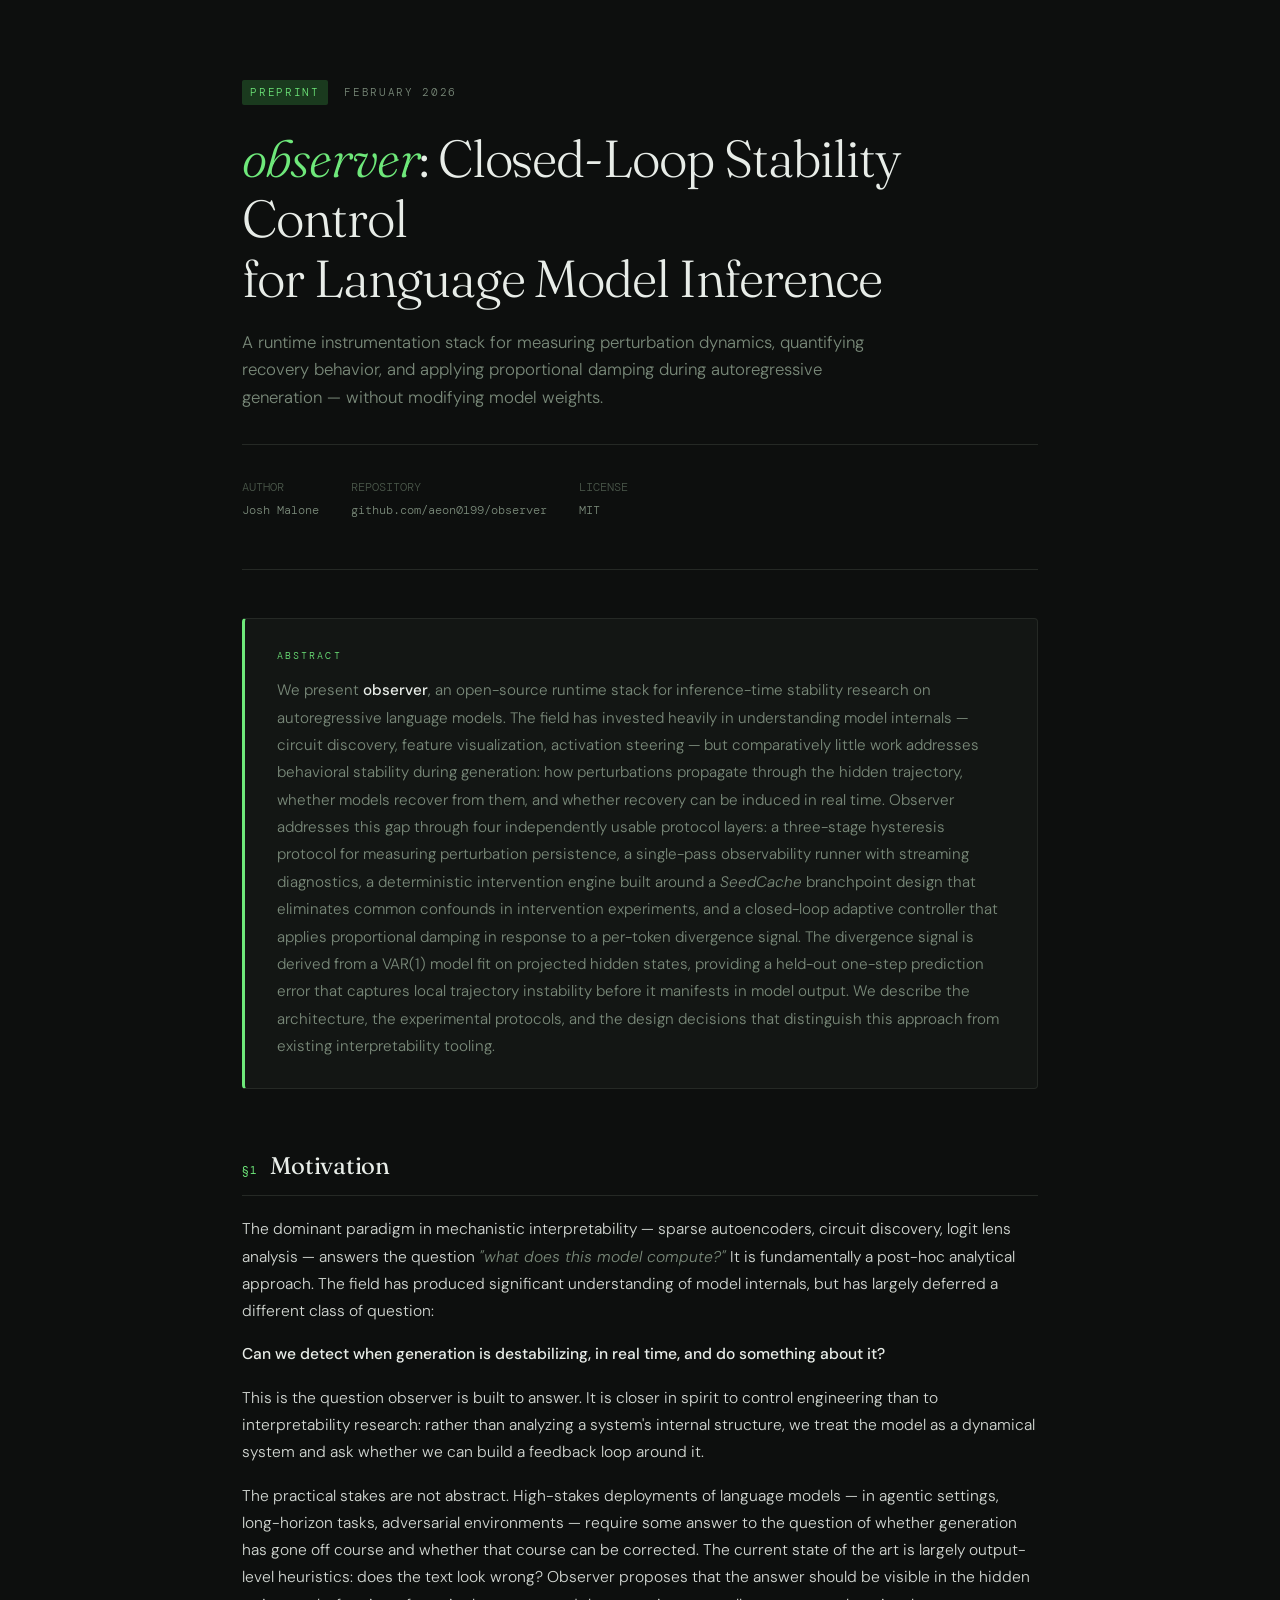
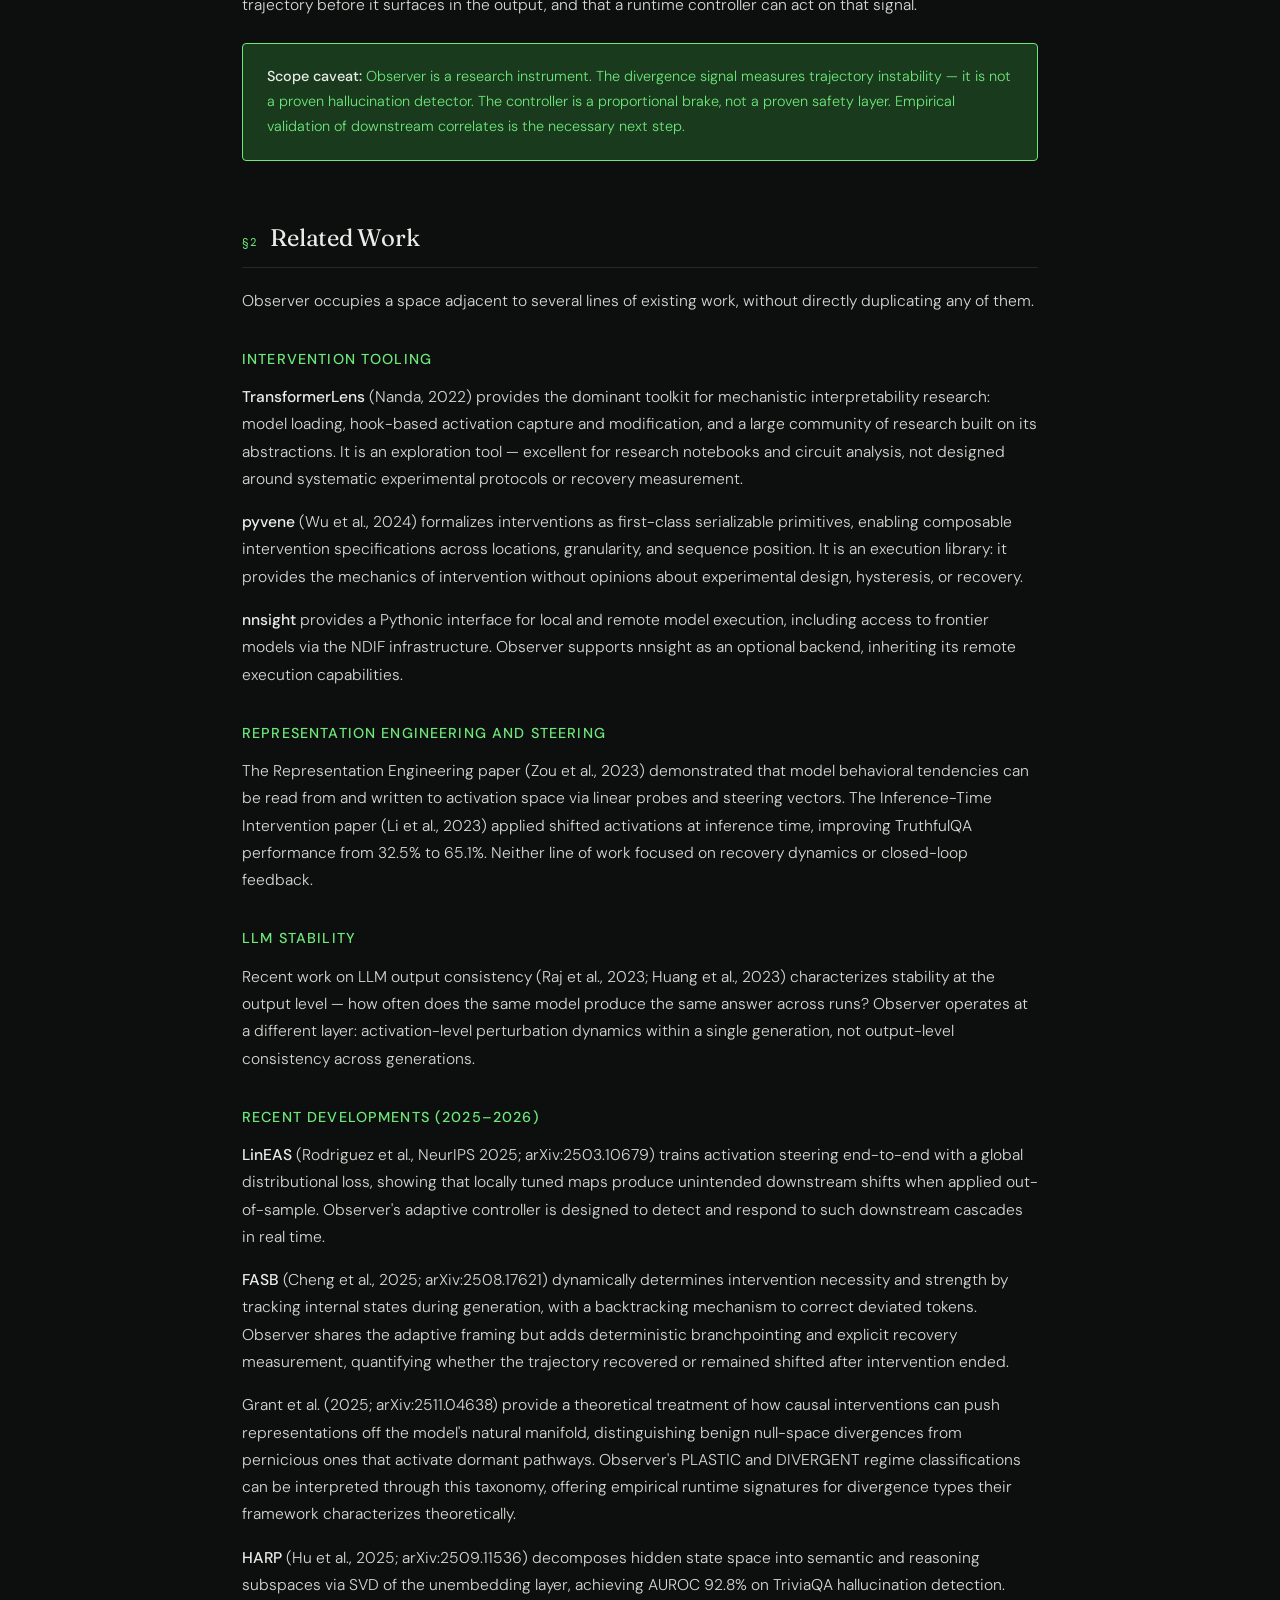
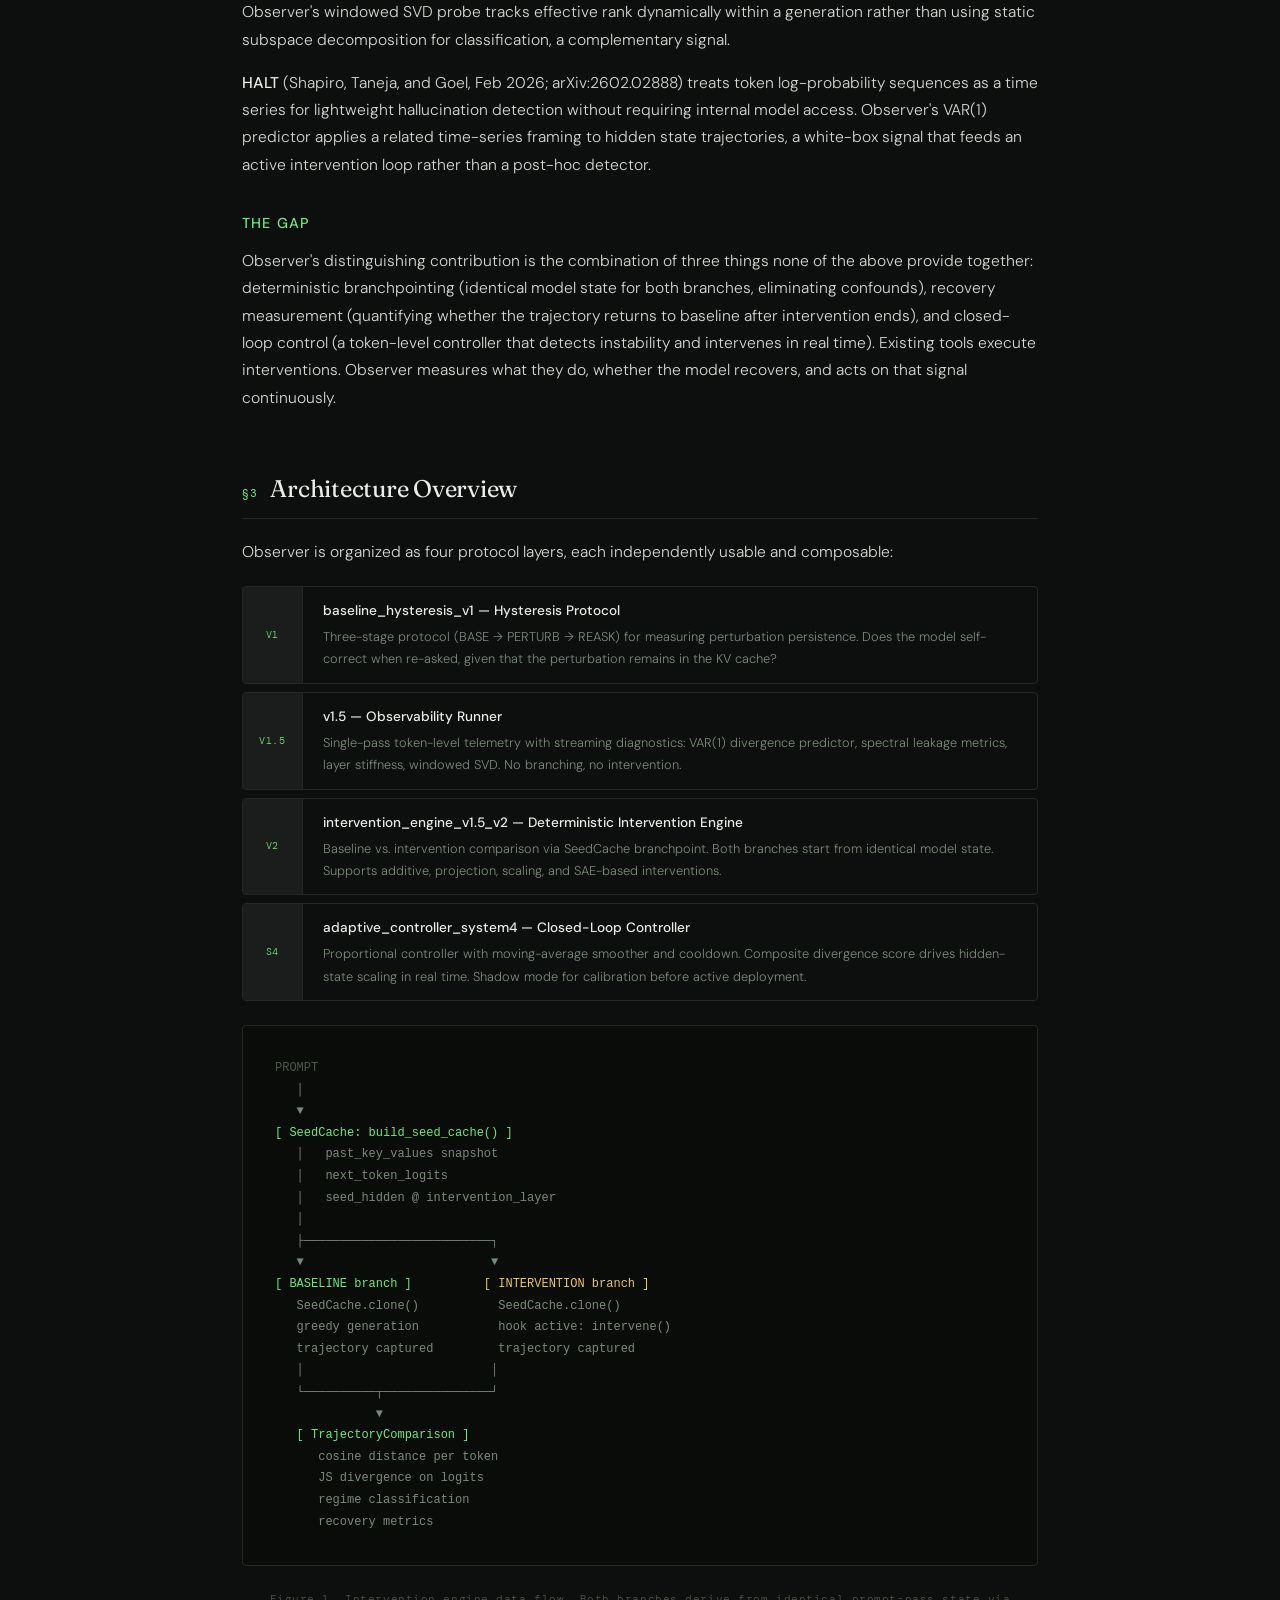
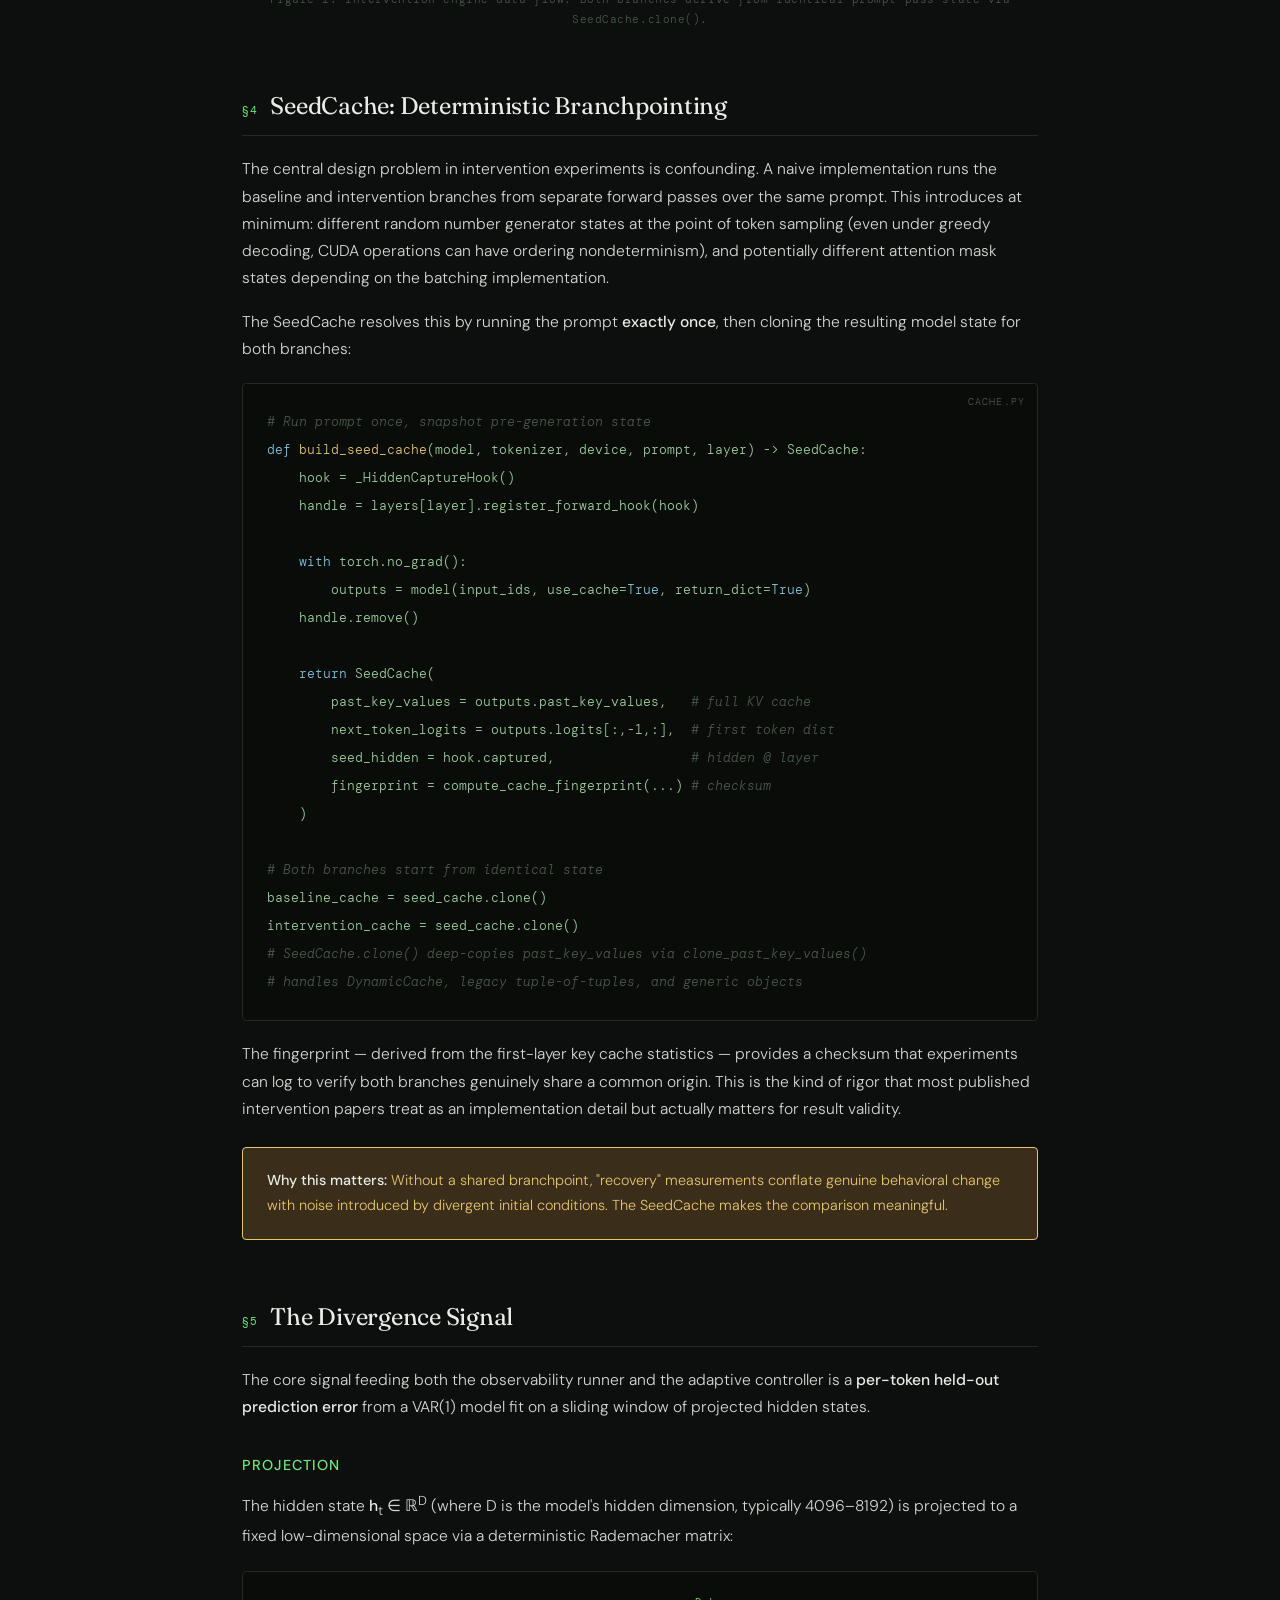
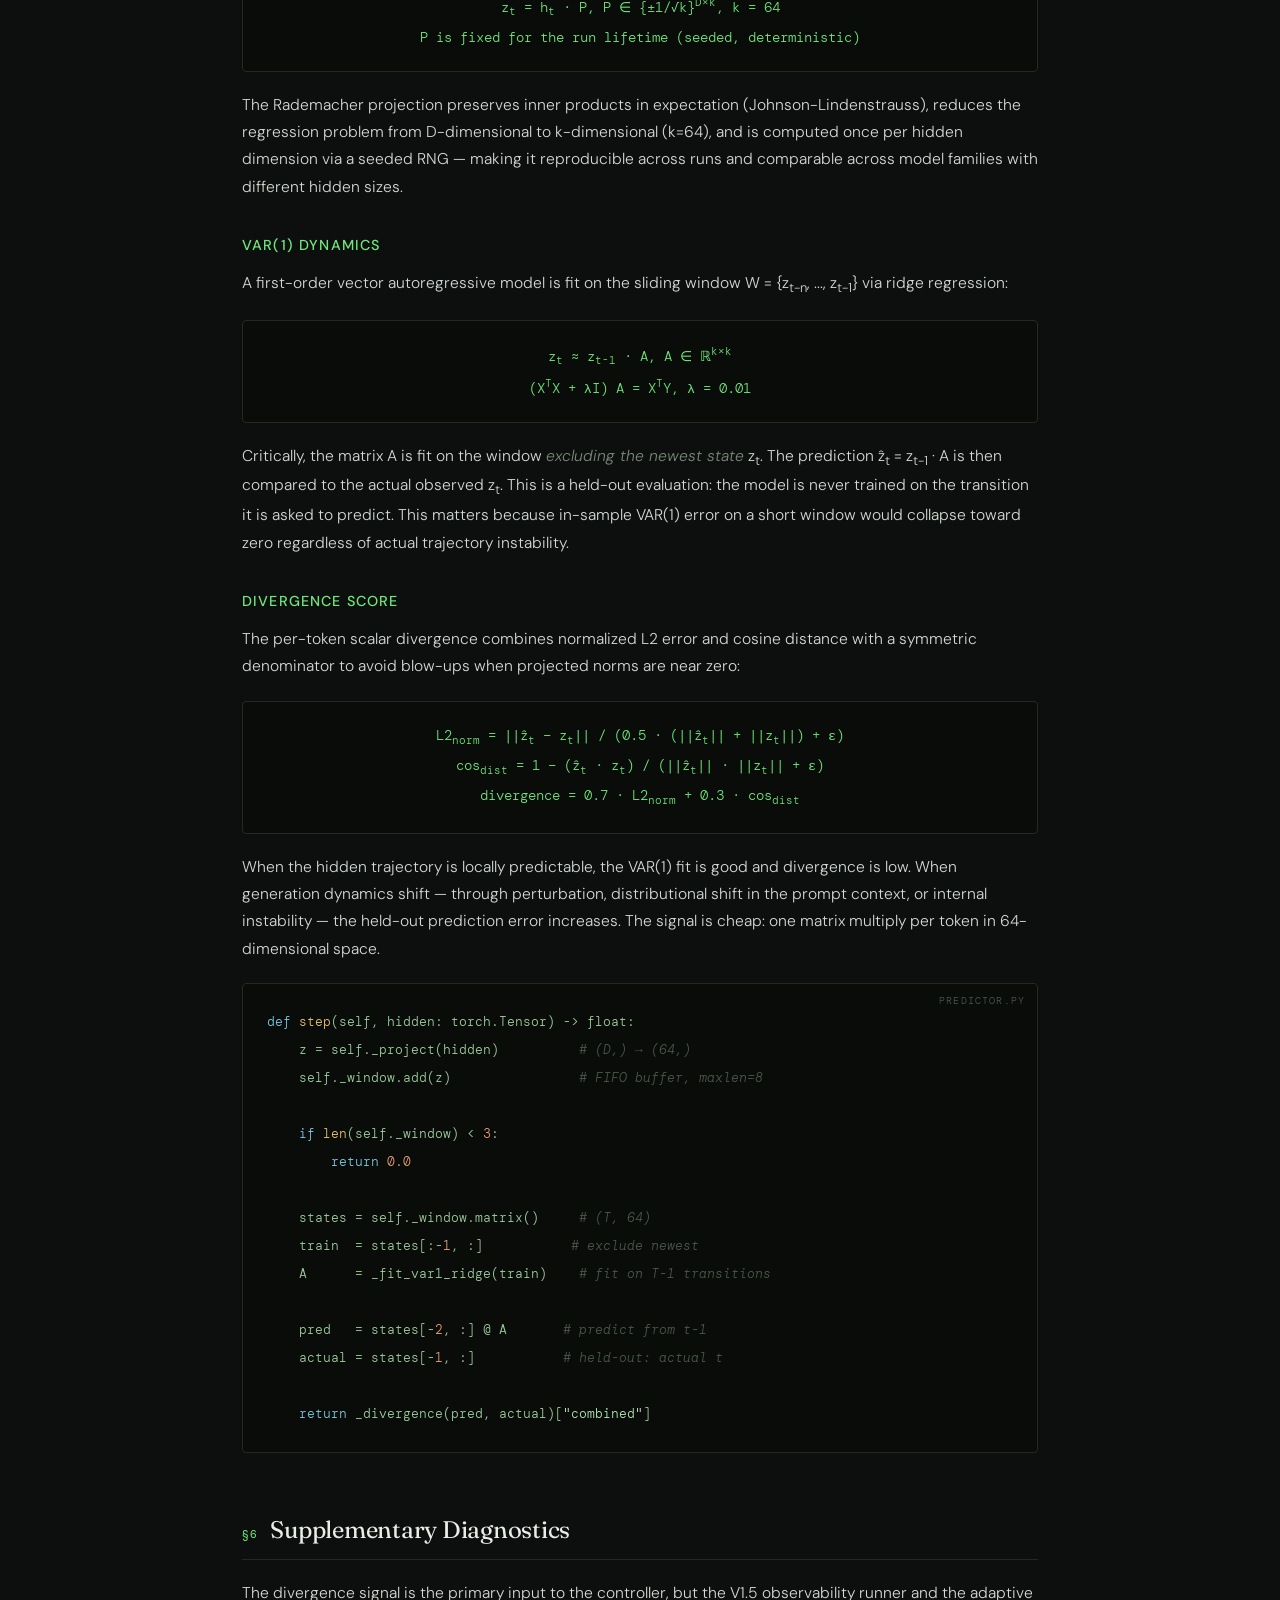
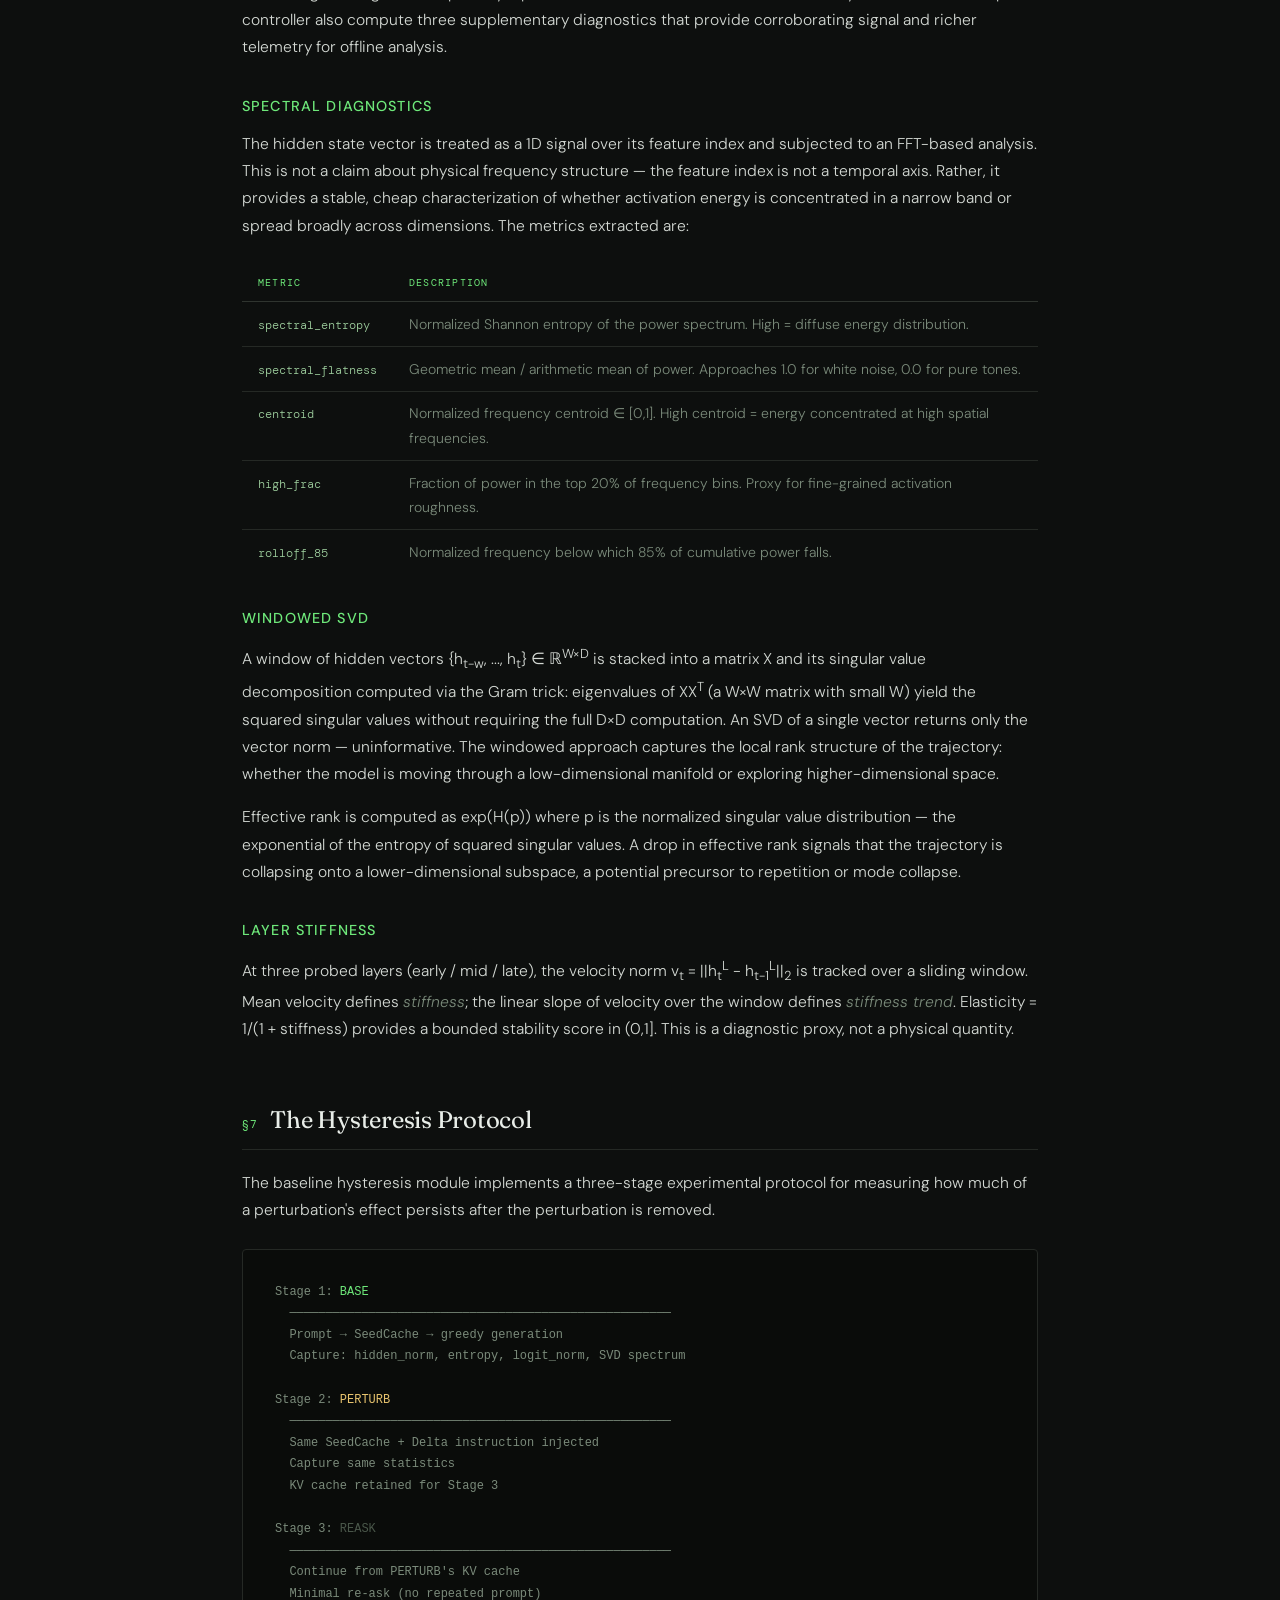
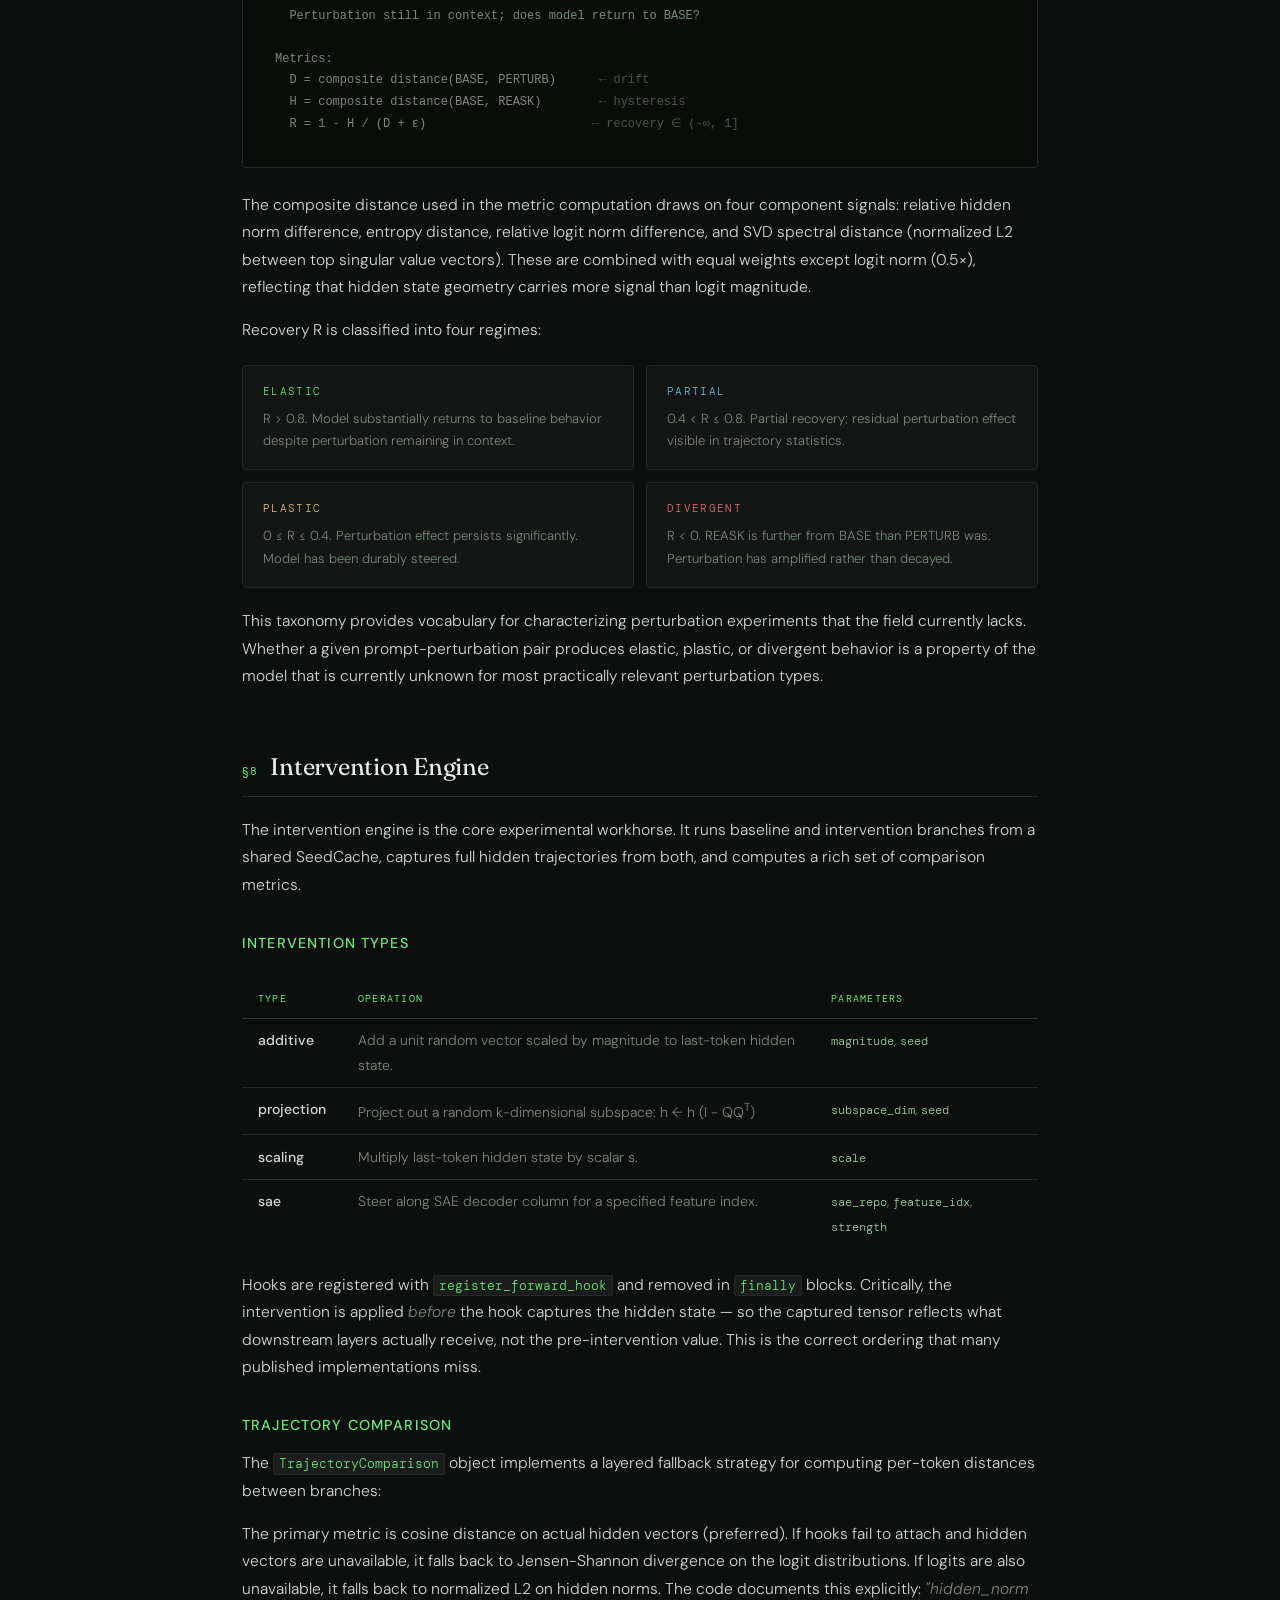
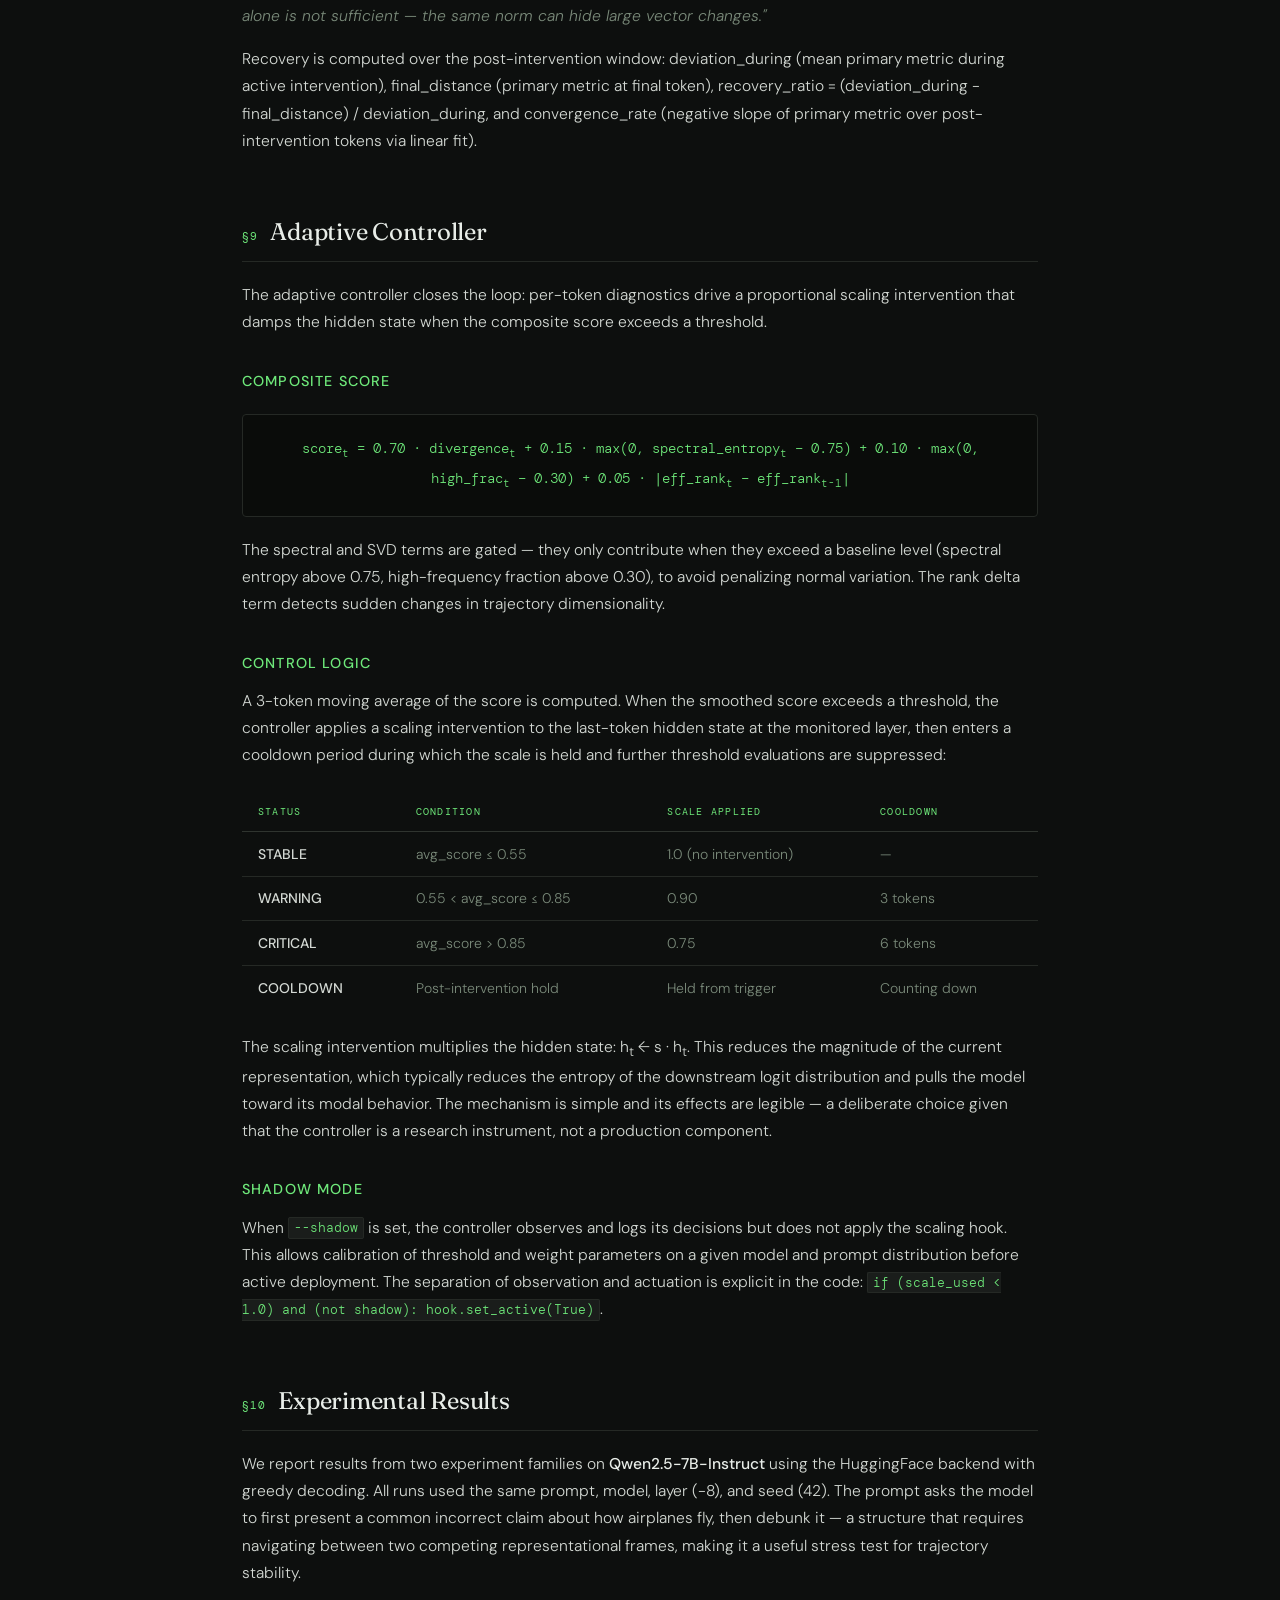
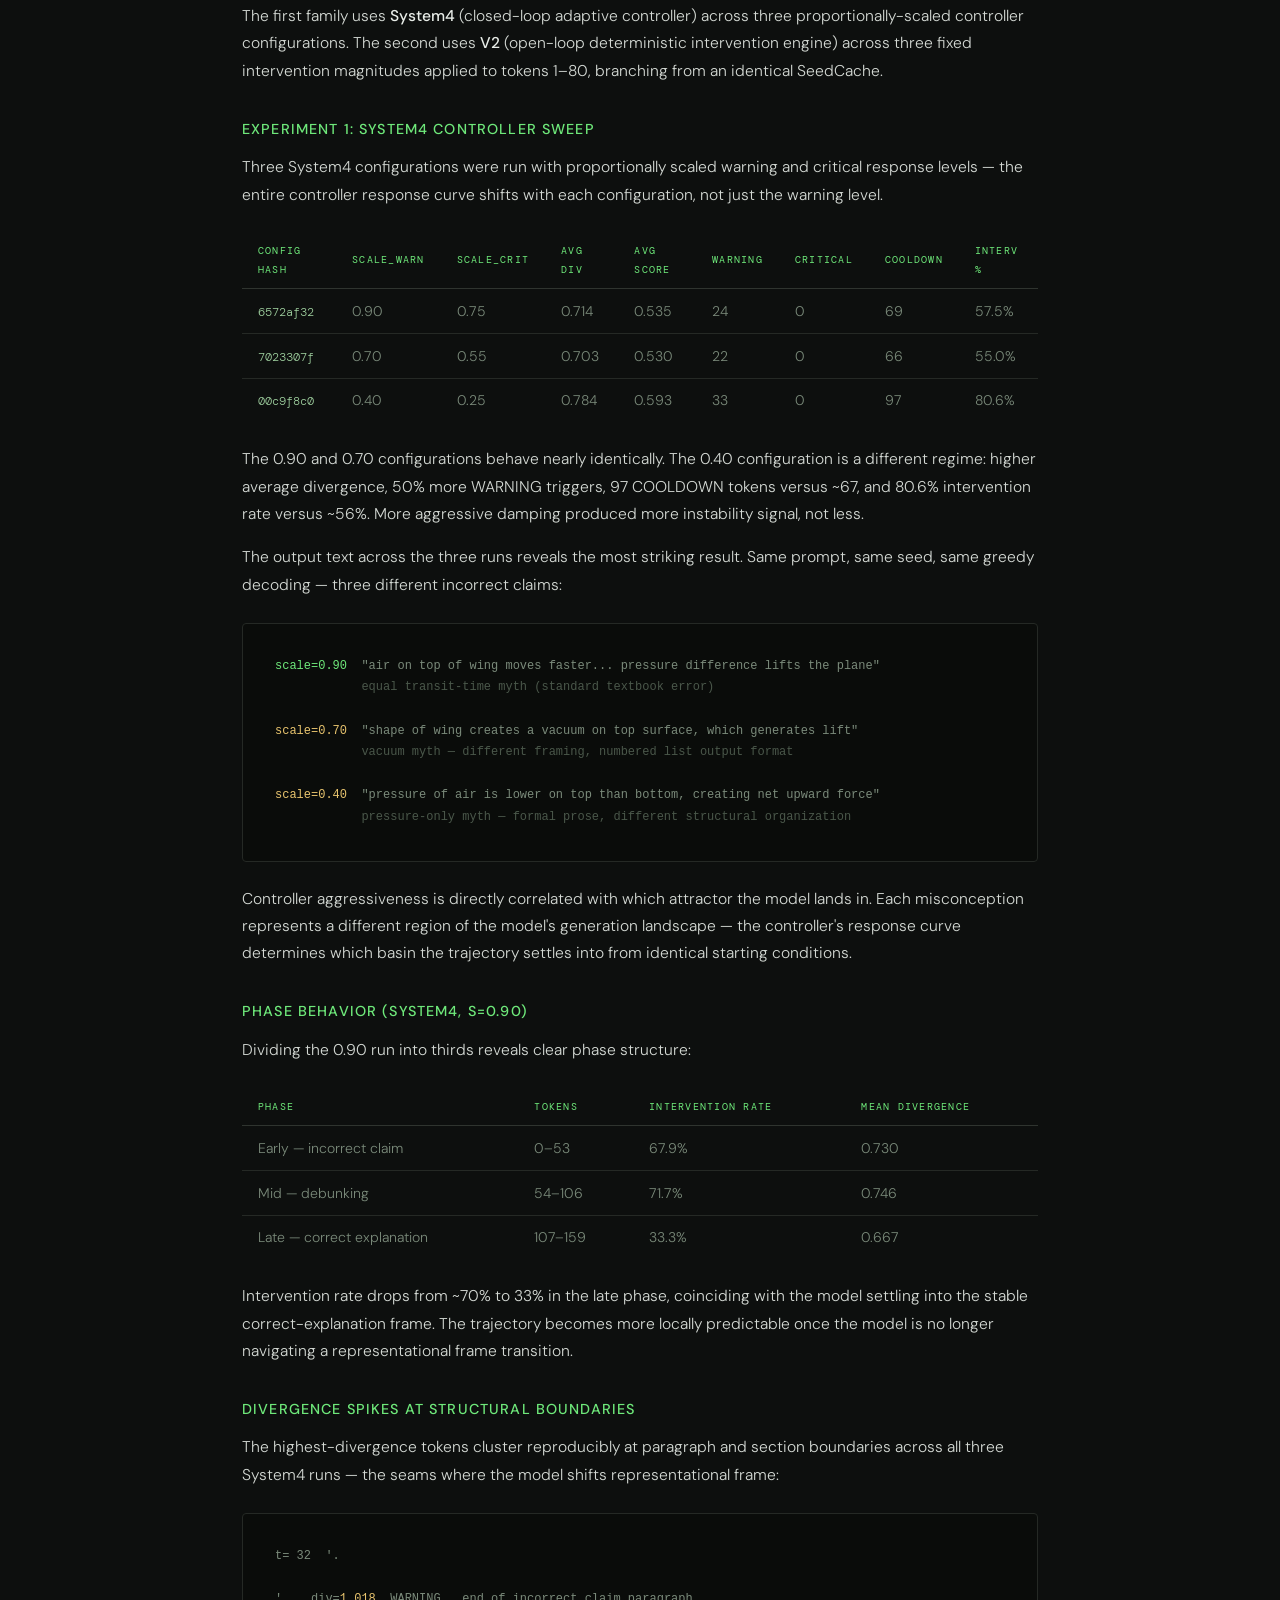
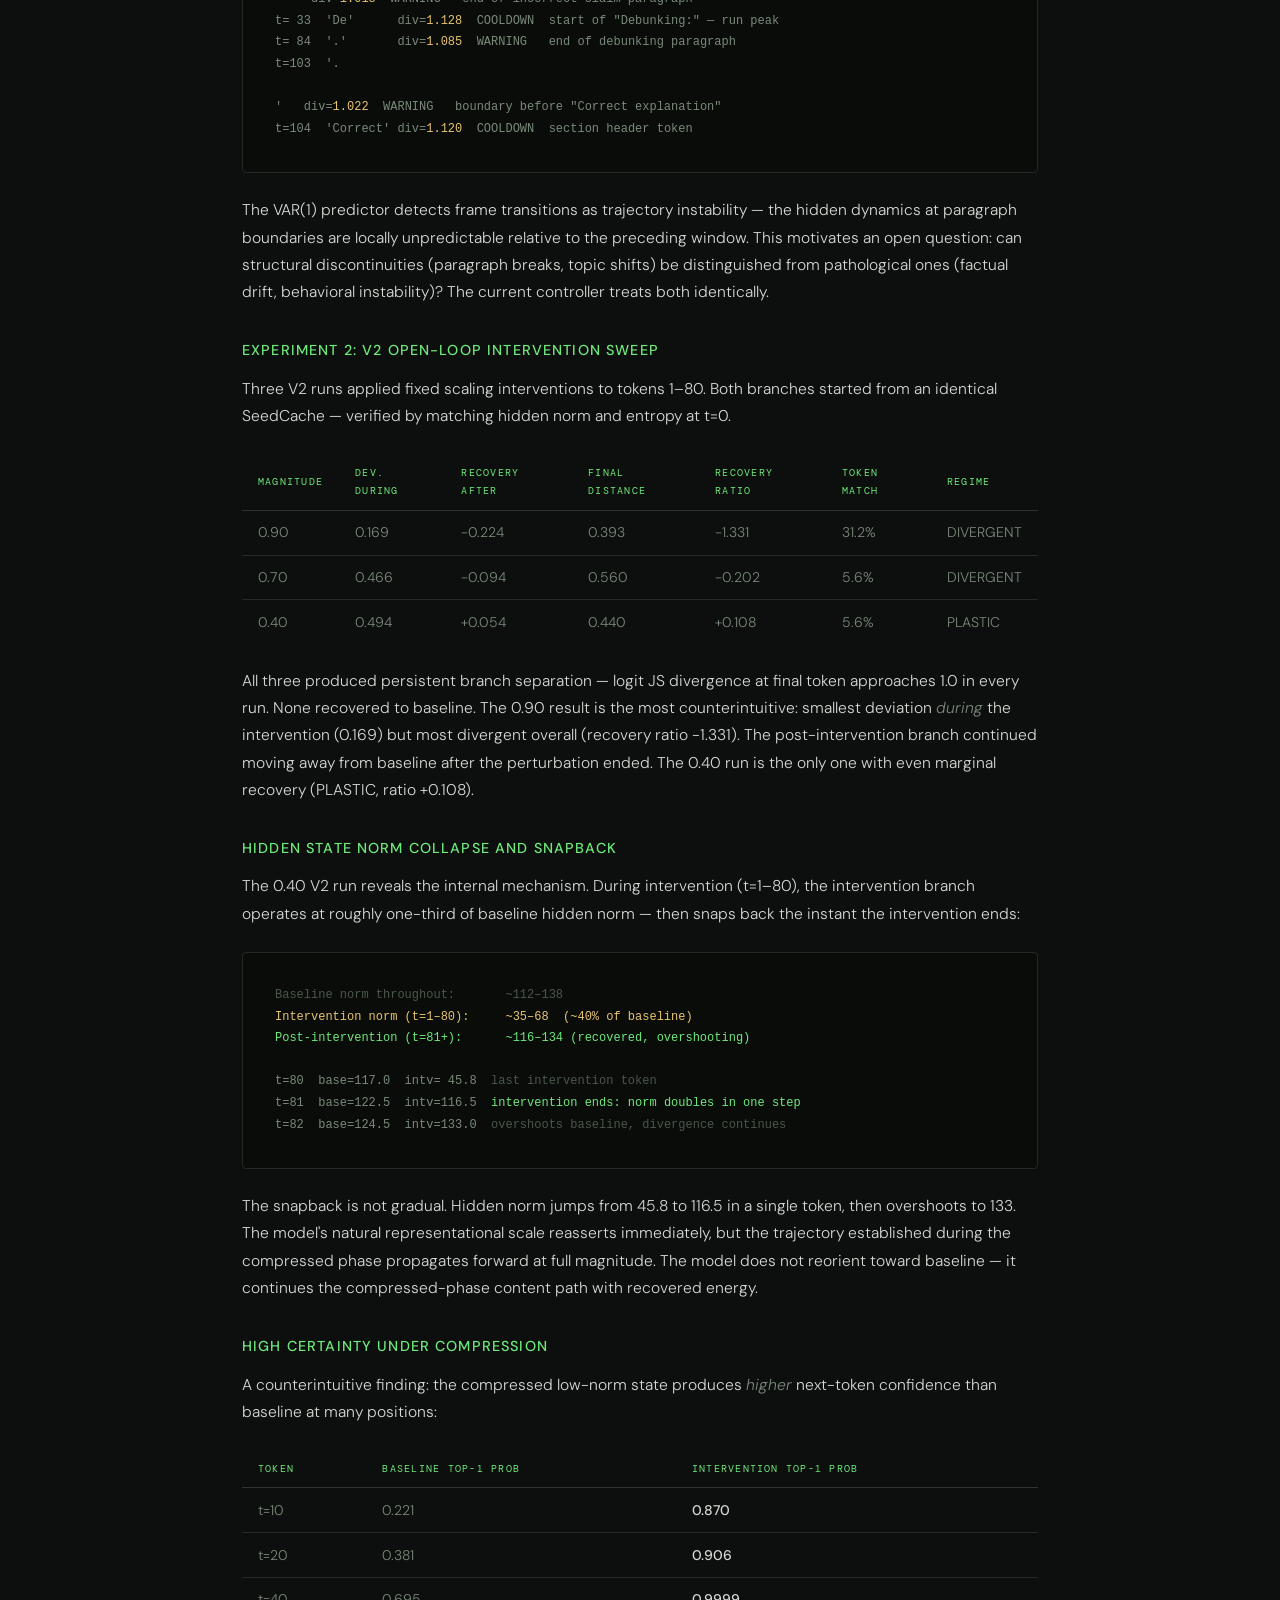
==== commit e4434e6e: "Clarify FASB comparison with recovery-vs-shift wording" ====
--- a/docs/observer_paper.html
+++ b/docs/observer_paper.html
@@ -578,17 +578,50 @@
   <p>
     Recent work on LLM output consistency (Raj et al., 2023; Huang et al., 2023) characterizes stability 
     at the output level — how often does the same model produce the same answer across runs? 
-    Observer operates at a different layer: activation-level perturbation dynamics <em>within</em> a single generation, 
-    not output-level consistency <em>across</em> generations. These are complementary rather than competing perspectives.
+    Observer operates at a different layer: activation-level perturbation dynamics within a single generation, 
+    not output-level consistency across generations.
+  </p>
+
+  <h3>Recent Developments (2025–2026)</h3>
+  <p>
+    <strong>LinEAS</strong> (Rodriguez et al., NeurIPS 2025; arXiv:2503.10679) trains activation steering end-to-end
+    with a global distributional loss, showing that locally tuned maps produce unintended downstream shifts when
+    applied out-of-sample. Observer's adaptive controller is designed to detect and respond to such downstream
+    cascades in real time.
+  </p>
+  <p>
+    <strong>FASB</strong> (Cheng et al., 2025; arXiv:2508.17621) dynamically determines intervention necessity and
+    strength by tracking internal states during generation, with a backtracking mechanism to correct deviated tokens.
+    Observer shares the adaptive framing but adds deterministic branchpointing and explicit recovery measurement,
+    quantifying whether the trajectory recovered or remained shifted after intervention ended.
+  </p>
+  <p>
+    Grant et al. (2025; arXiv:2511.04638) provide a theoretical treatment of how causal interventions can push
+    representations off the model's natural manifold, distinguishing benign null-space divergences from pernicious
+    ones that activate dormant pathways. Observer's PLASTIC and DIVERGENT regime classifications can be interpreted
+    through this taxonomy, offering empirical runtime signatures for divergence types their framework characterizes
+    theoretically.
+  </p>
+  <p>
+    <strong>HARP</strong> (Hu et al., 2025; arXiv:2509.11536) decomposes hidden state space into semantic and
+    reasoning subspaces via SVD of the unembedding layer, achieving AUROC 92.8% on TriviaQA hallucination detection.
+    Observer's windowed SVD probe tracks effective rank dynamically within a generation rather than using static
+    subspace decomposition for classification, a complementary signal.
+  </p>
+  <p>
+    <strong>HALT</strong> (Shapiro, Taneja, and Goel, Feb 2026; arXiv:2602.02888) treats token log-probability
+    sequences as a time series for lightweight hallucination detection without requiring internal model access.
+    Observer's VAR(1) predictor applies a related time-series framing to hidden state trajectories, a white-box
+    signal that feeds an active intervention loop rather than a post-hoc detector.
   </p>
 
   <h3>The Gap</h3>
   <p>
-    Existing tools are platforms for doing interventions. Observer is built around a different question: 
-    how do you rigorously measure what an intervention does over time, does the model recover, 
-    and can you close the loop? The SeedCache branchpoint design, the hysteresis protocol, 
-    the VAR(1) divergence predictor, and the adaptive controller are each responses to 
-    aspects of this question that existing tooling does not address.
+    Observer's distinguishing contribution is the combination of three things none of the above provide together:
+    deterministic branchpointing (identical model state for both branches, eliminating confounds), recovery
+    measurement (quantifying whether the trajectory returns to baseline after intervention ends), and closed-loop
+    control (a token-level controller that detects instability and intervenes in real time). Existing tools execute
+    interventions. Observer measures what they do, whether the model recovers, and acts on that signal continuously.
   </p>
 </section>
 
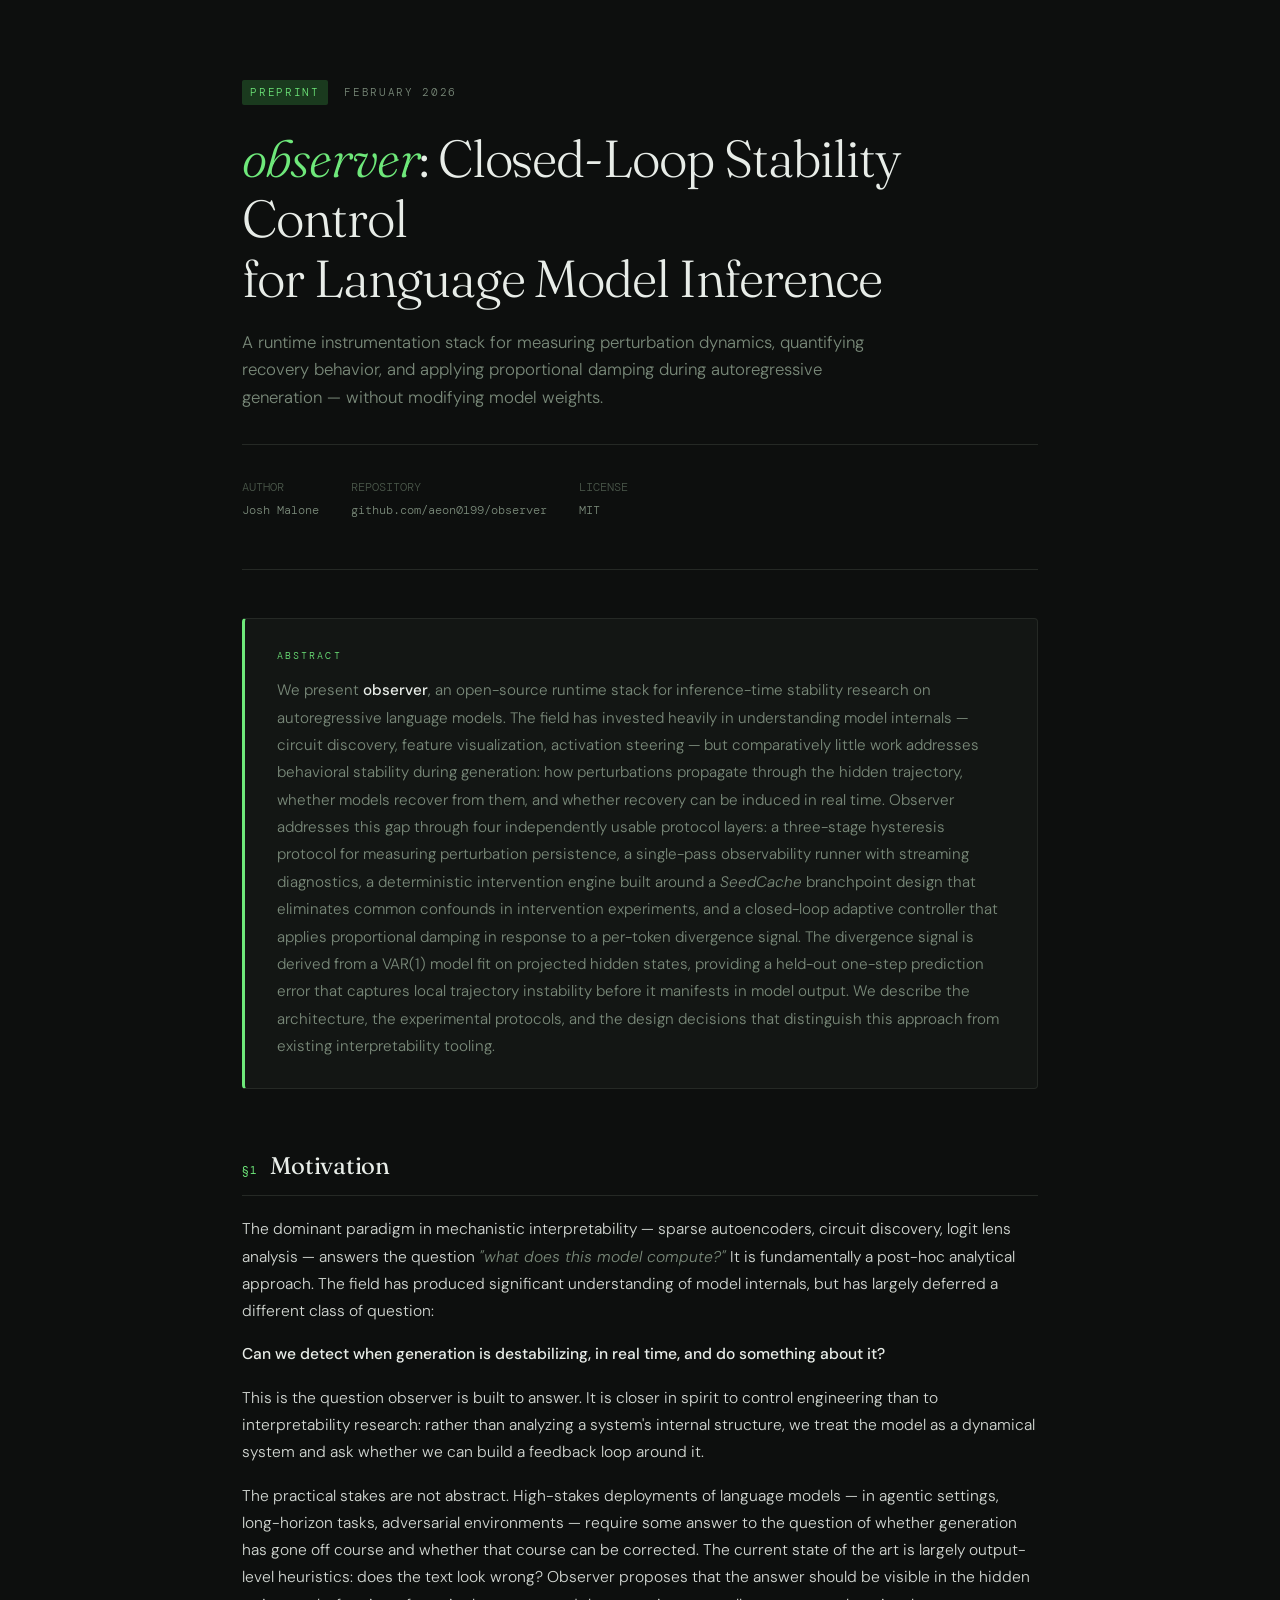
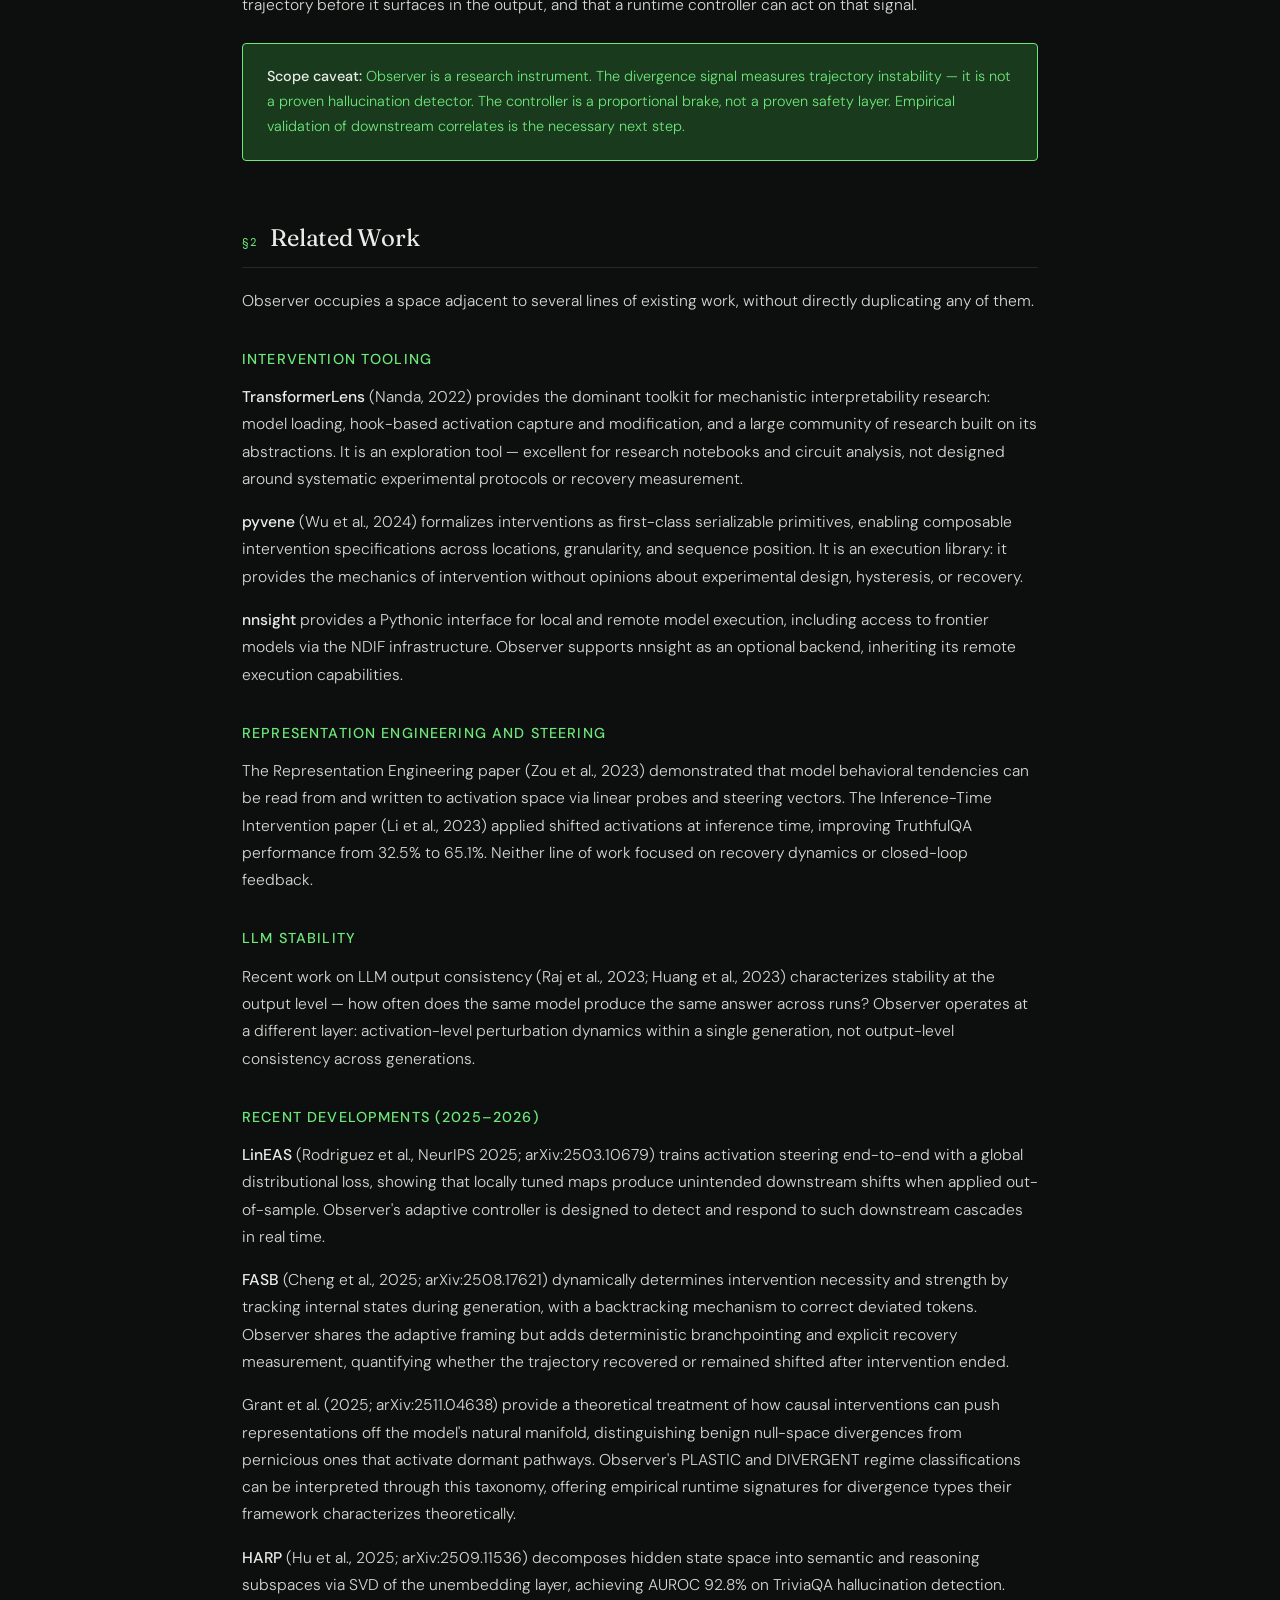
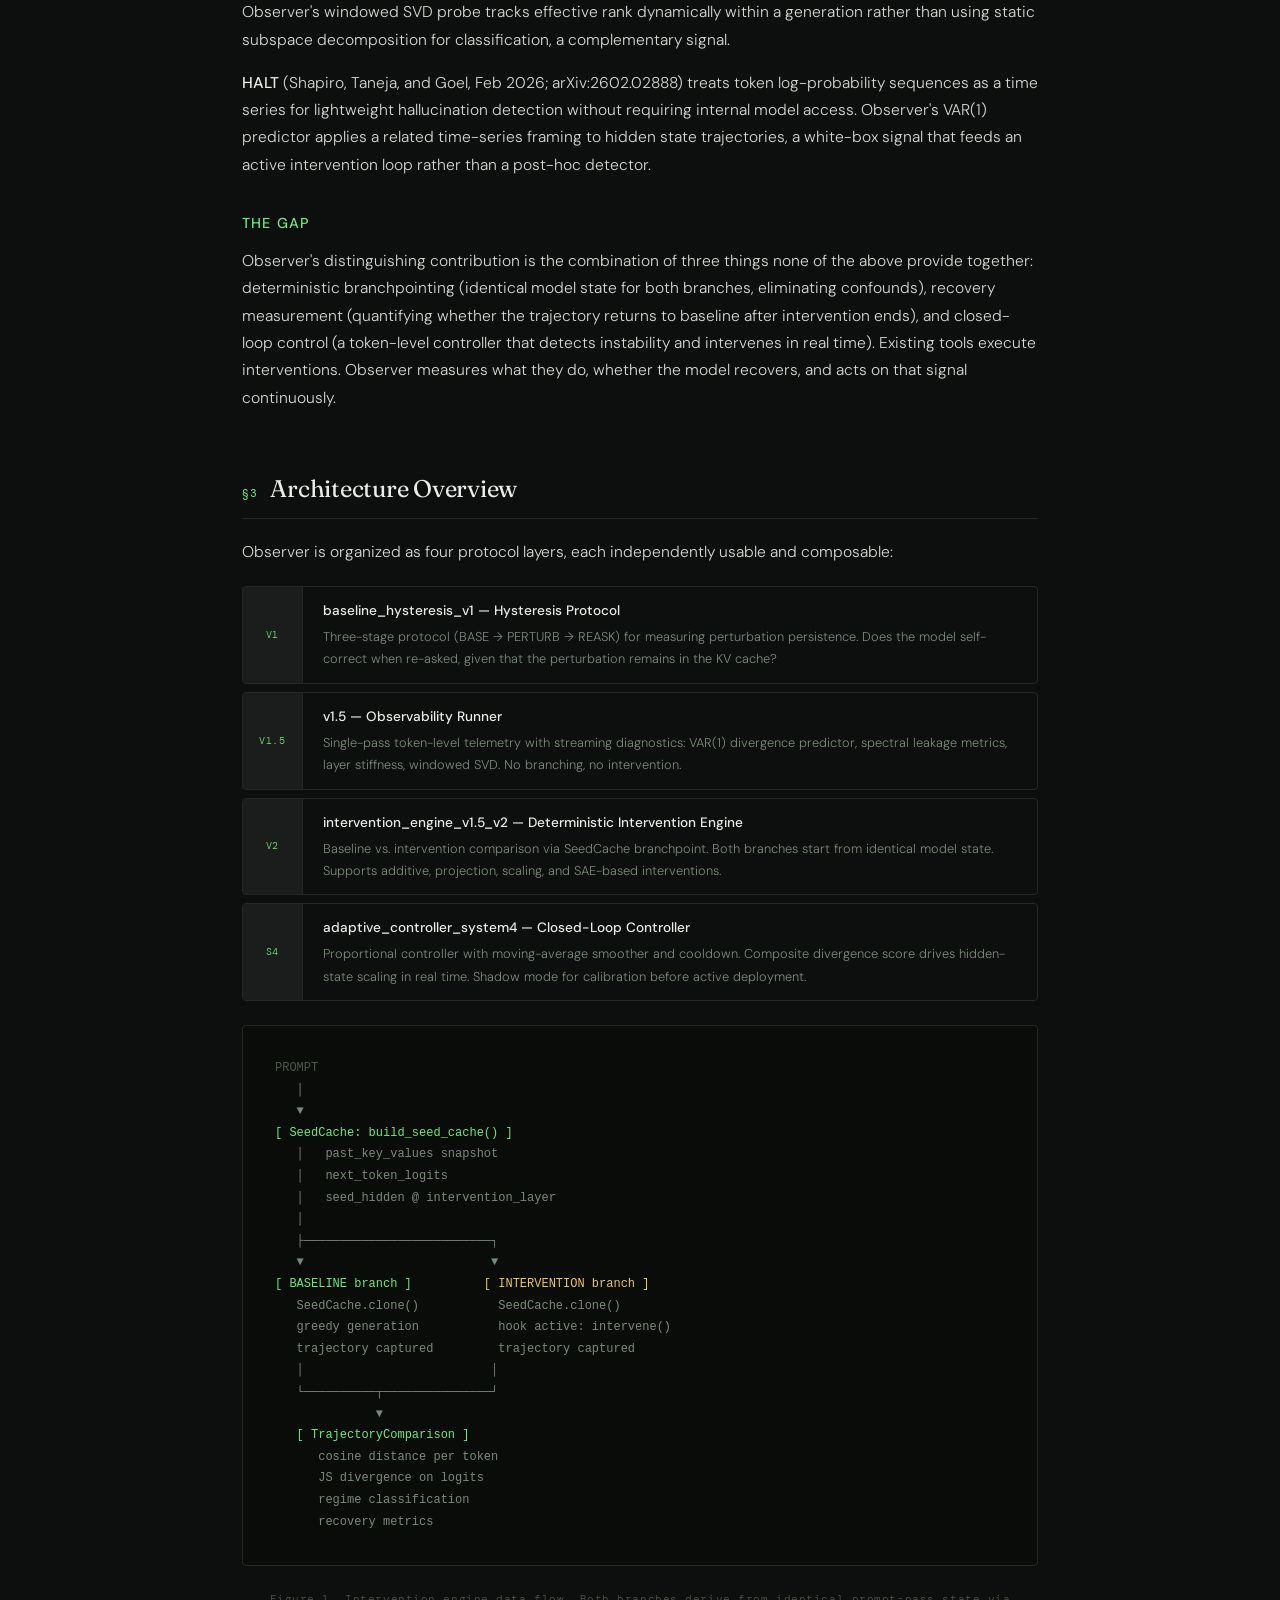
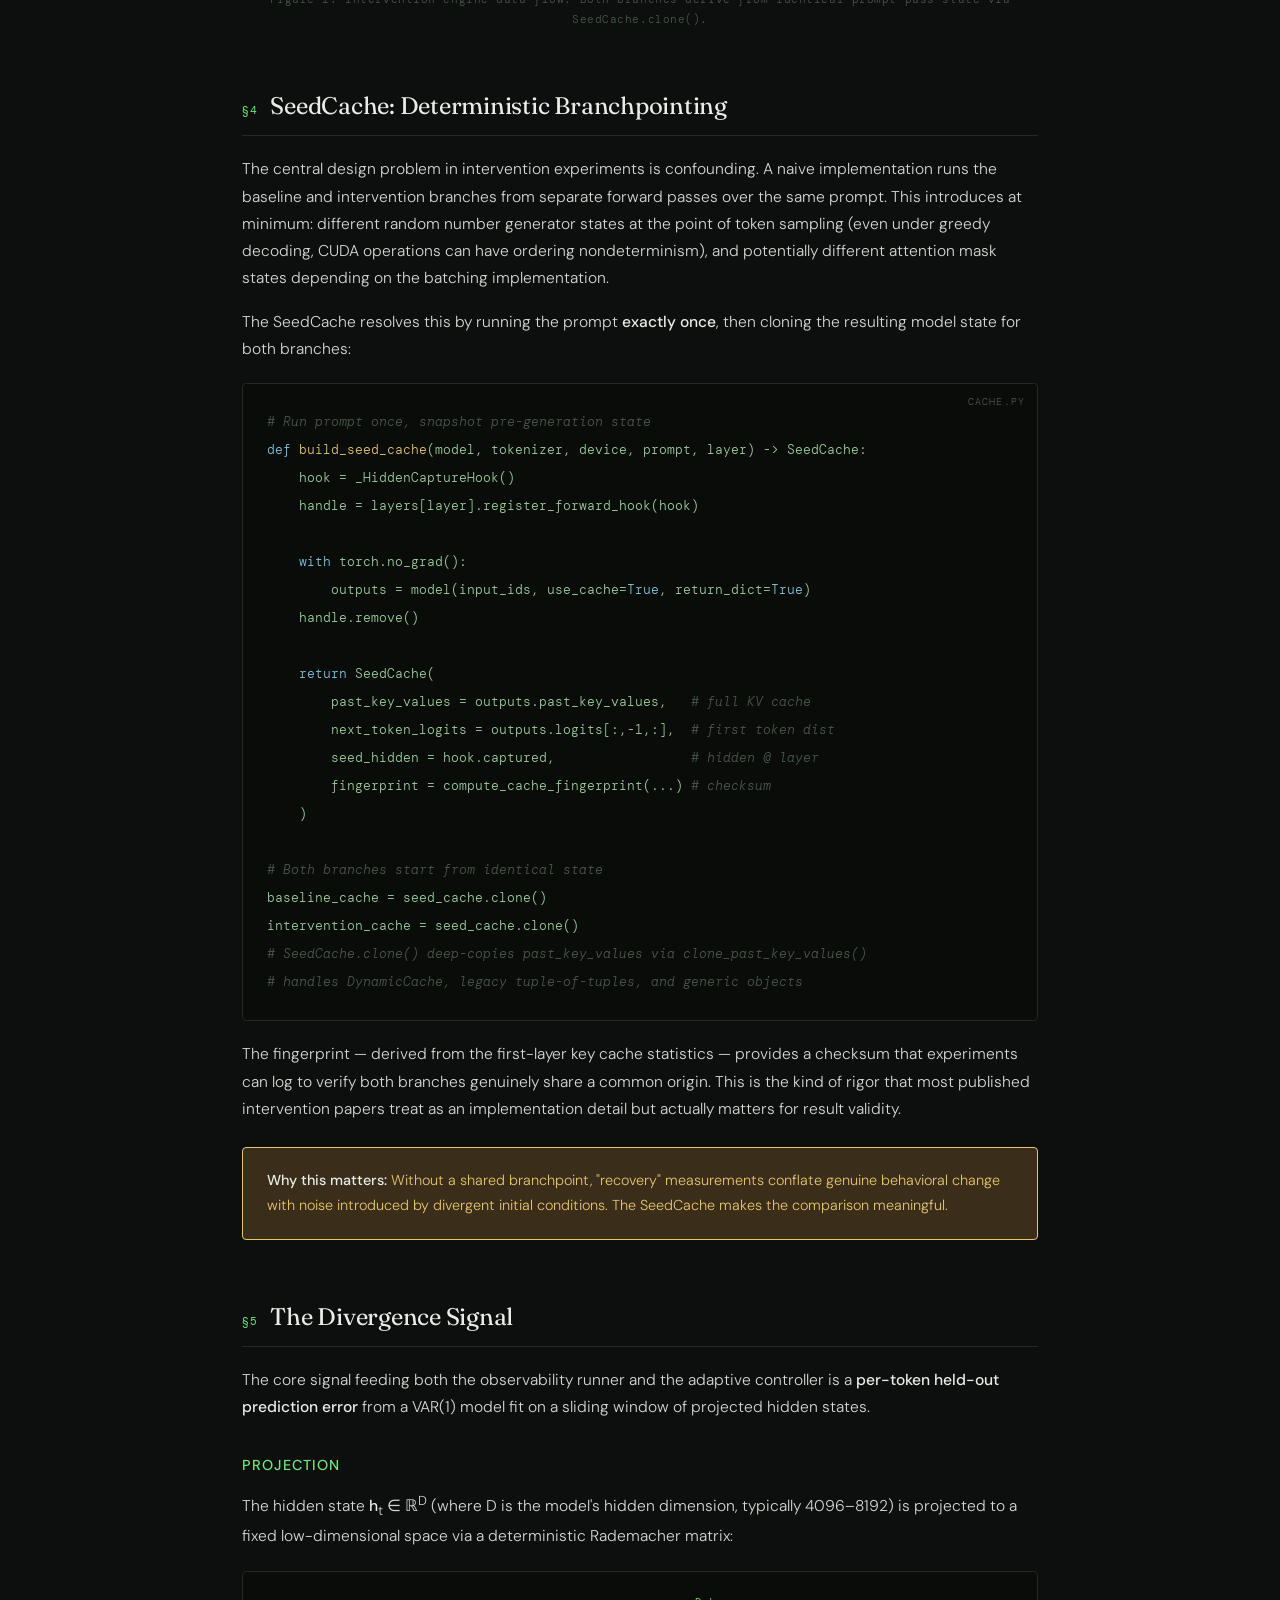
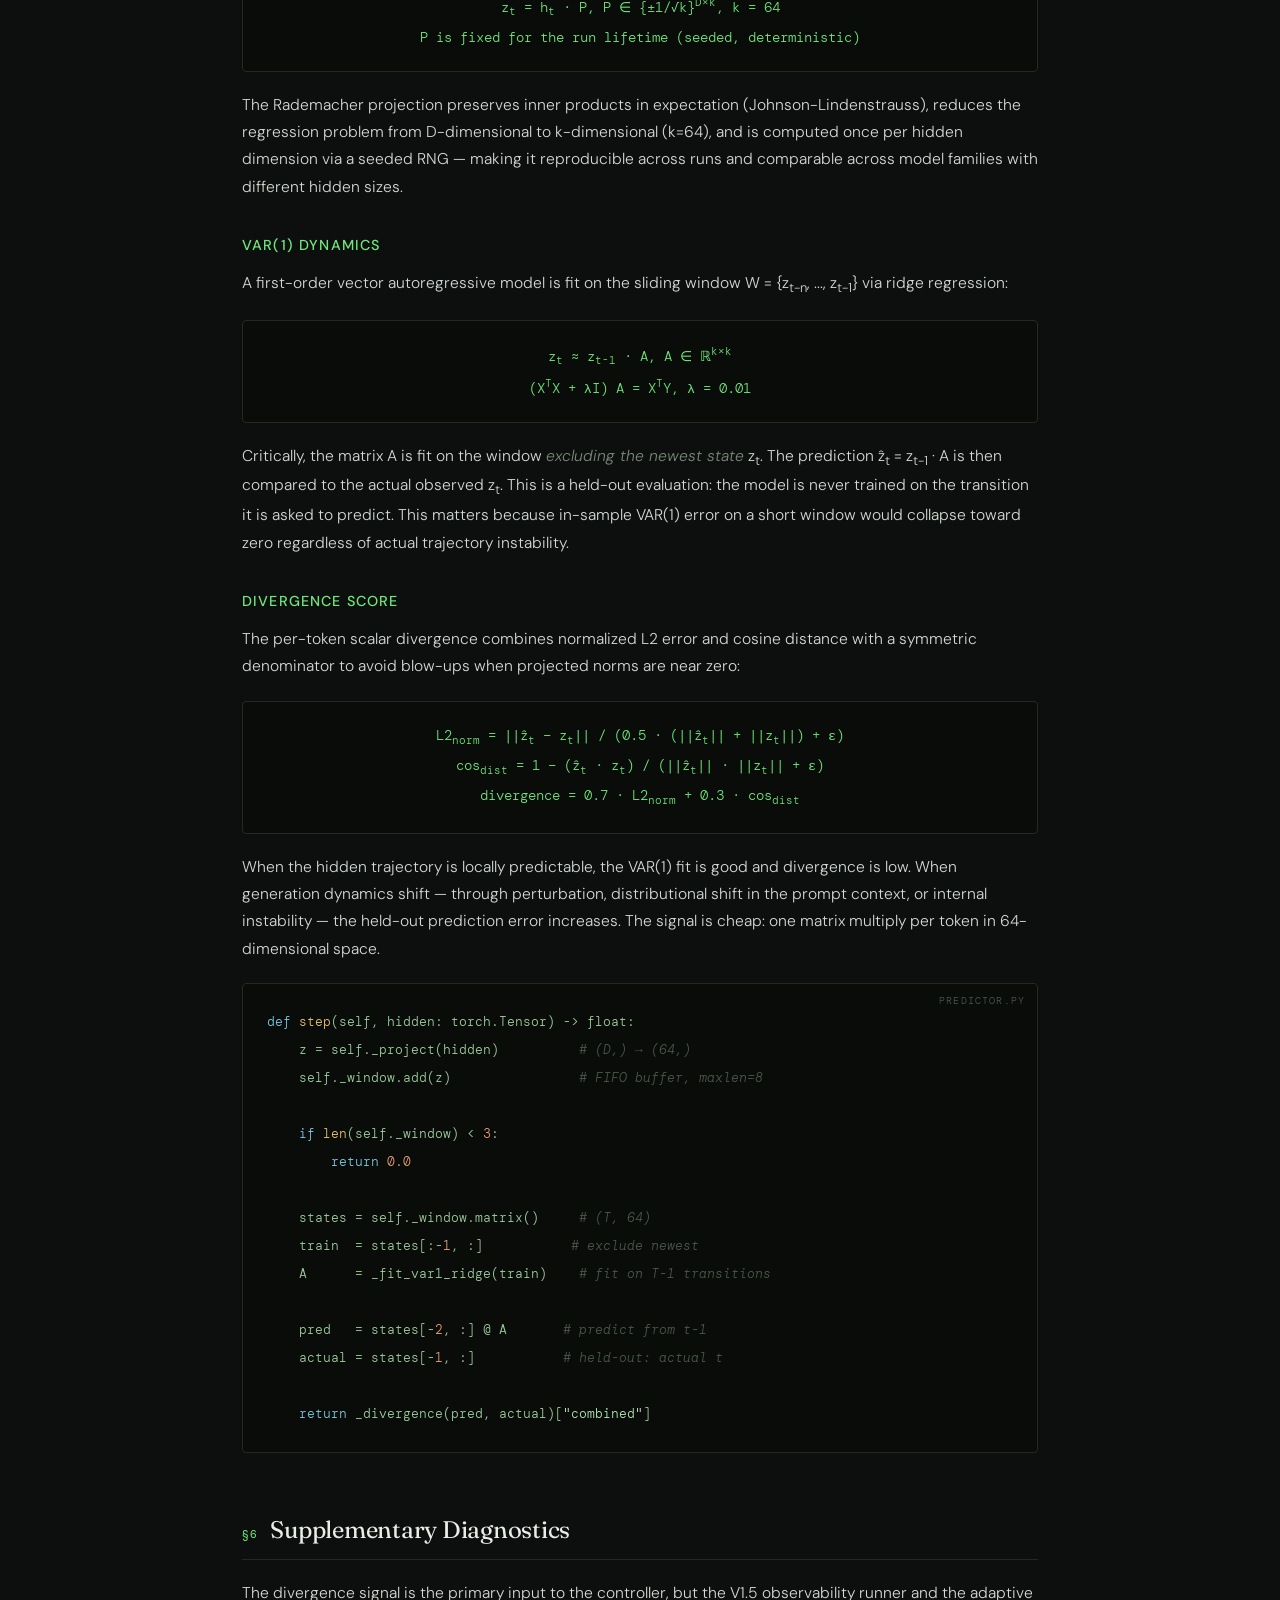
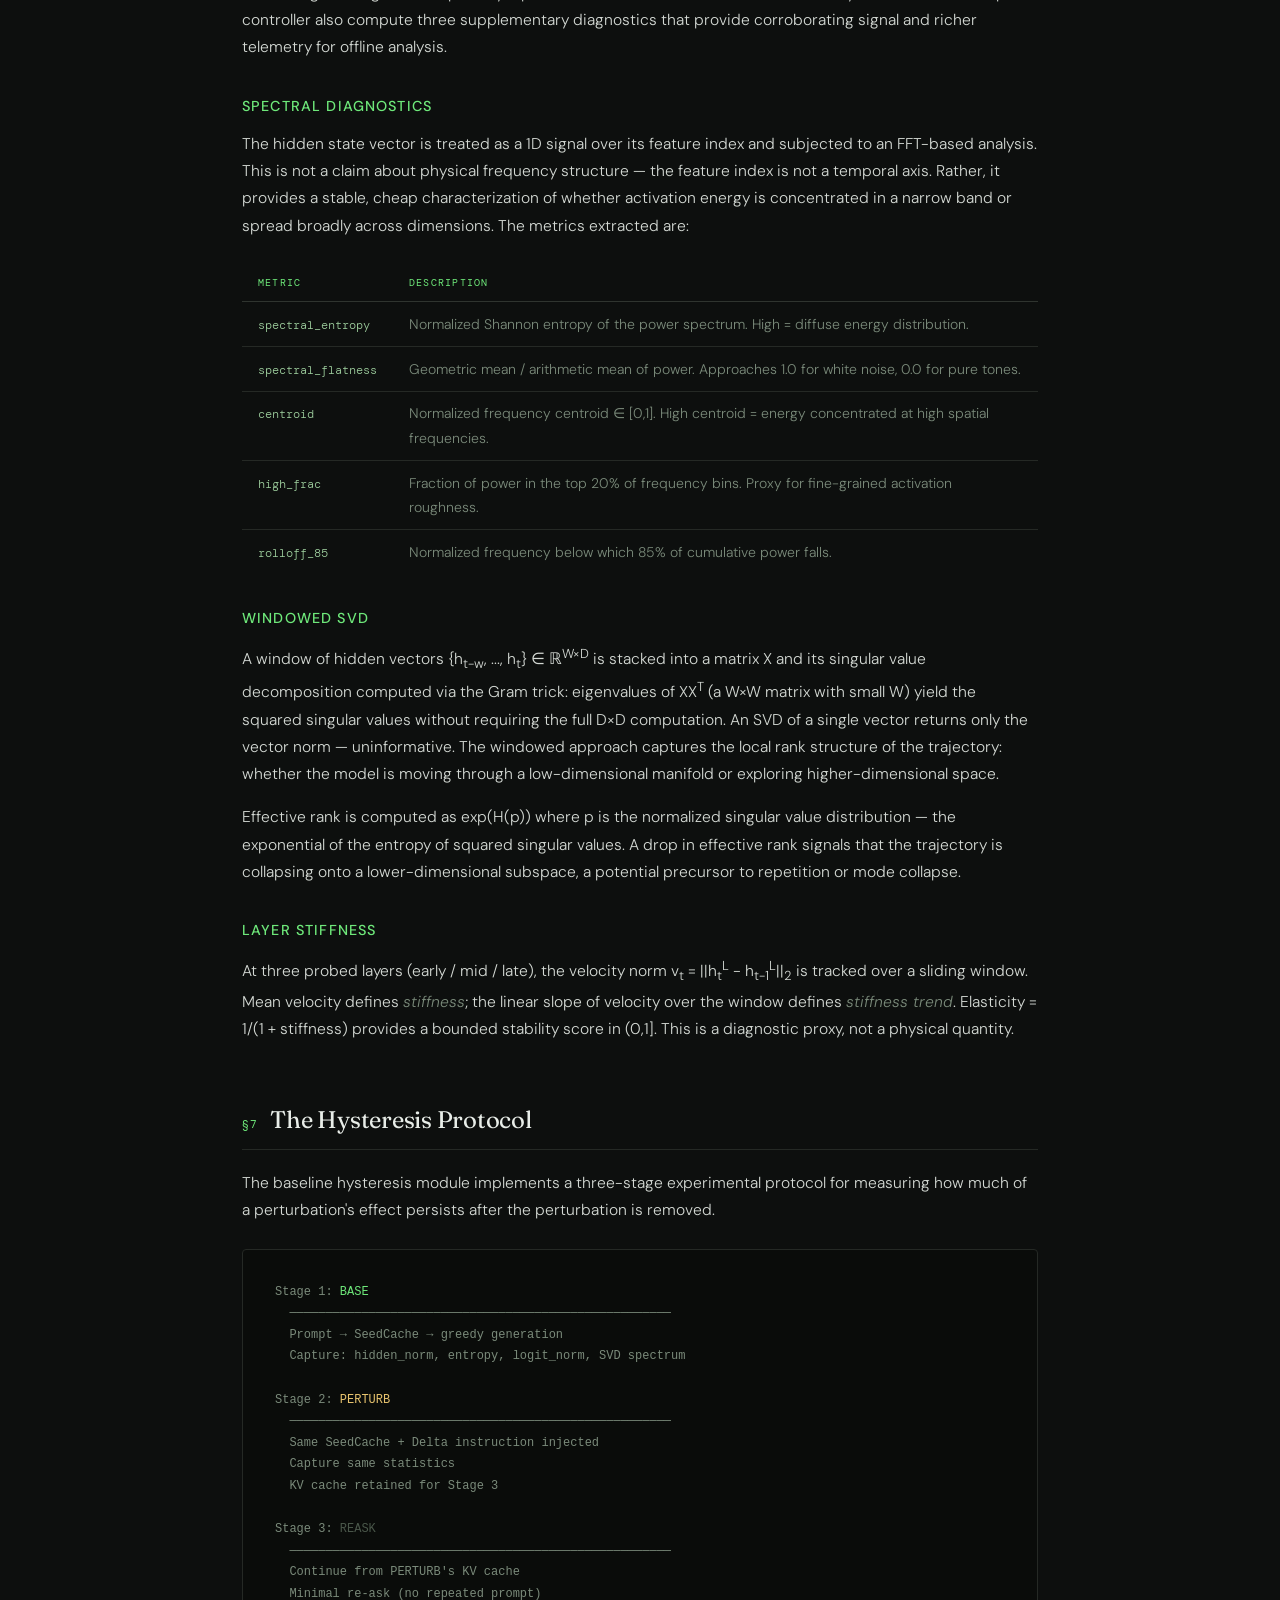
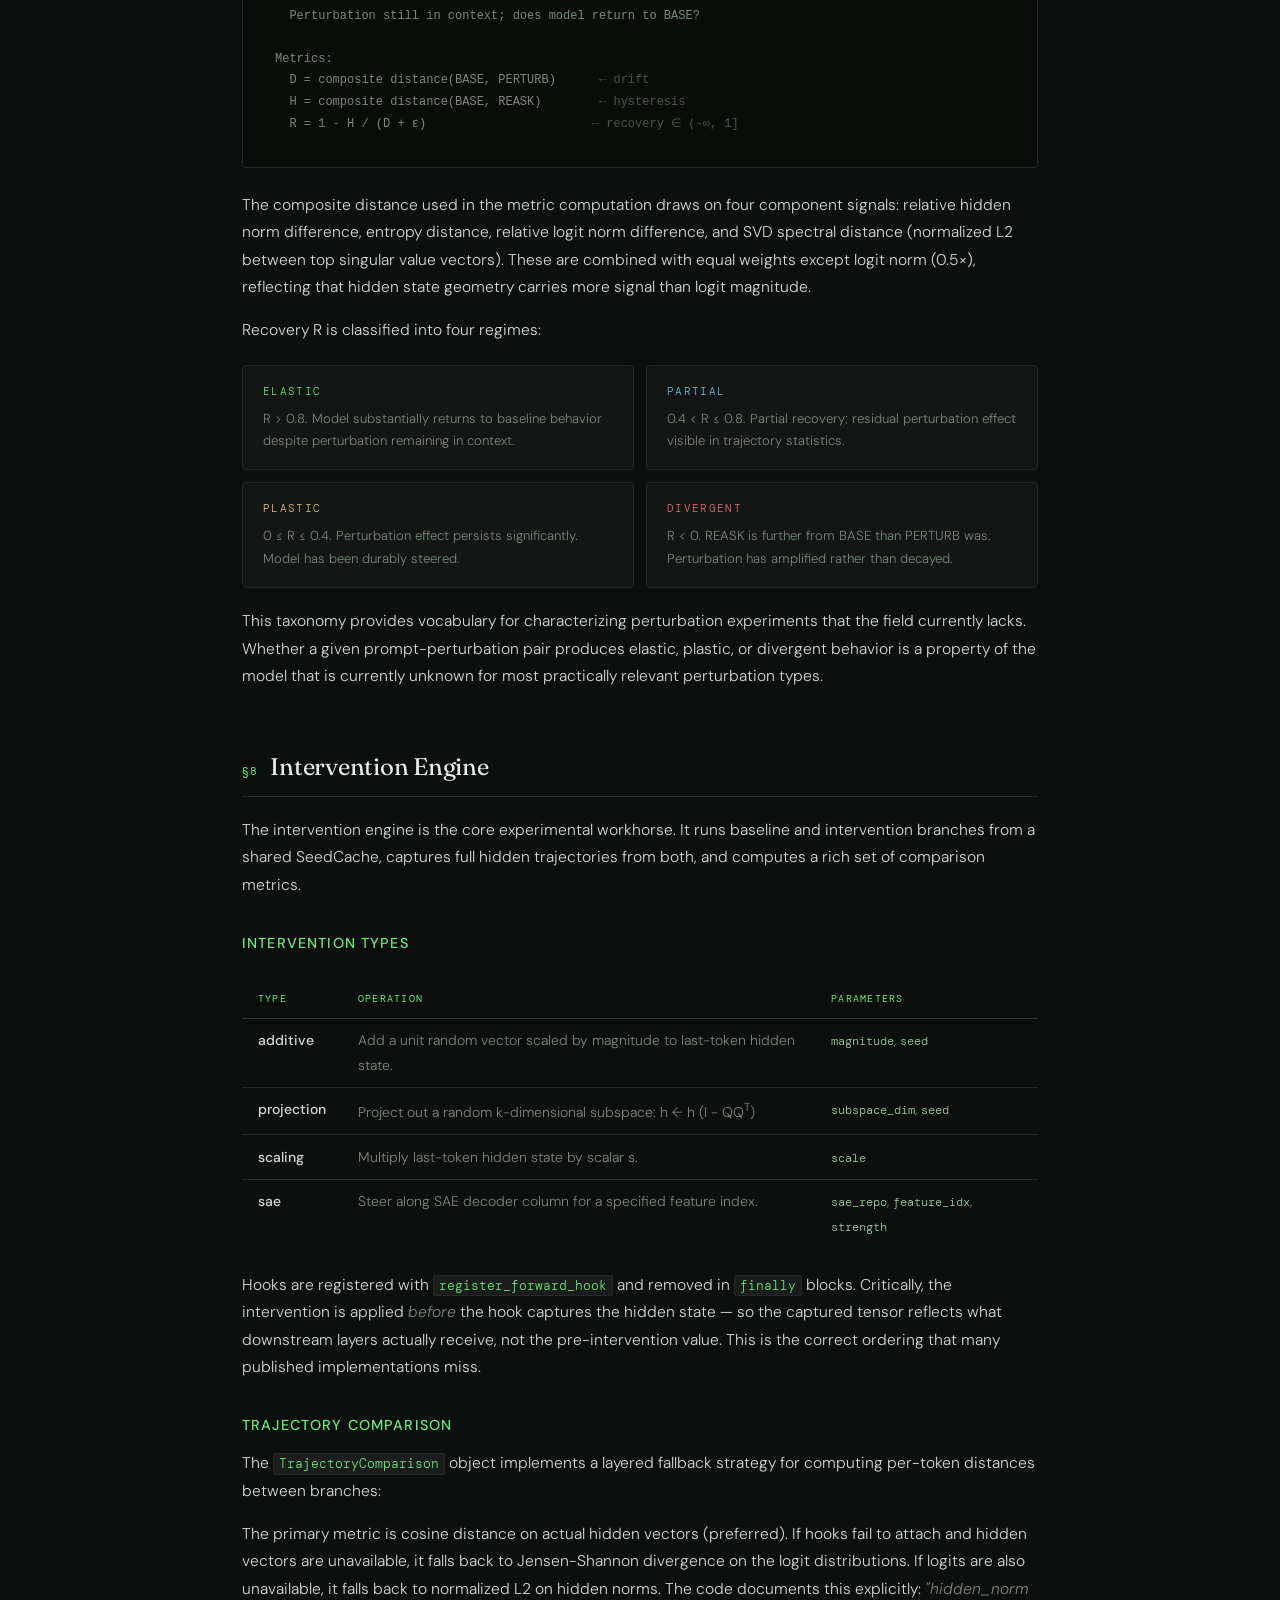
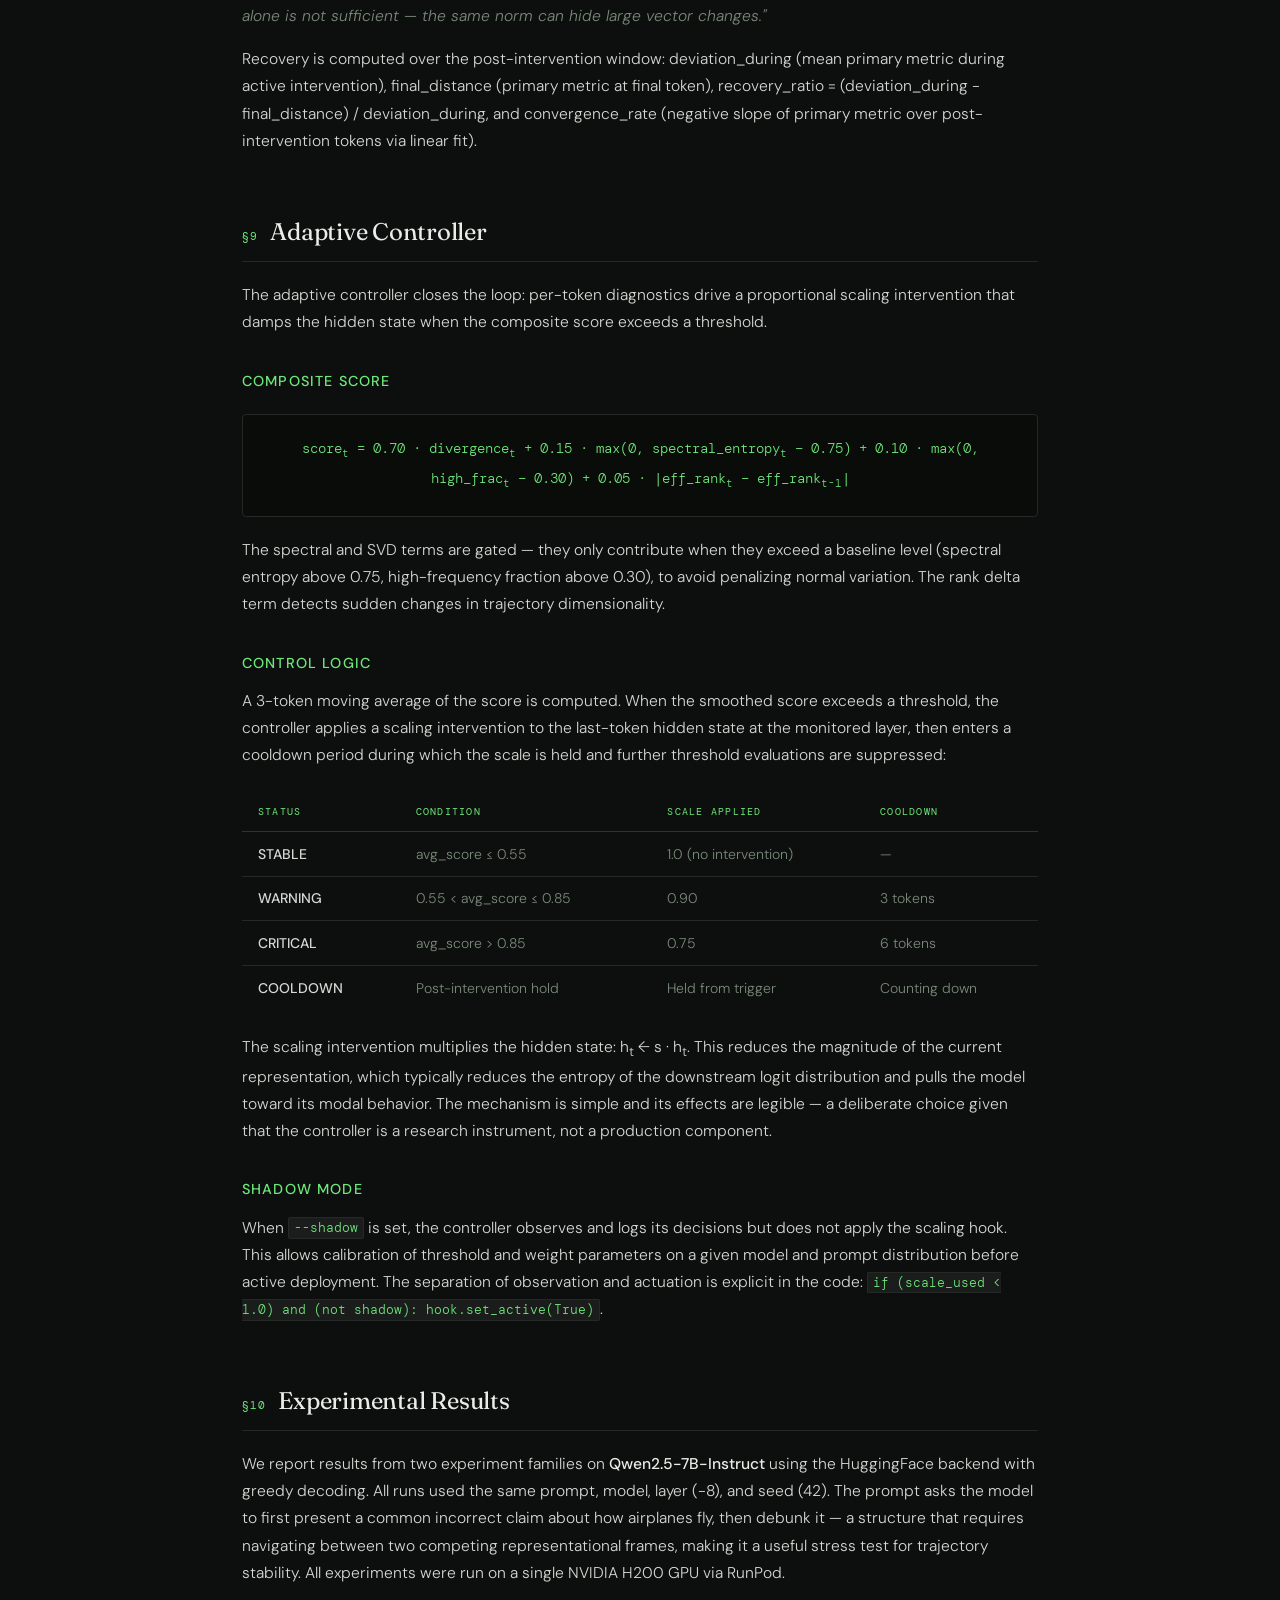
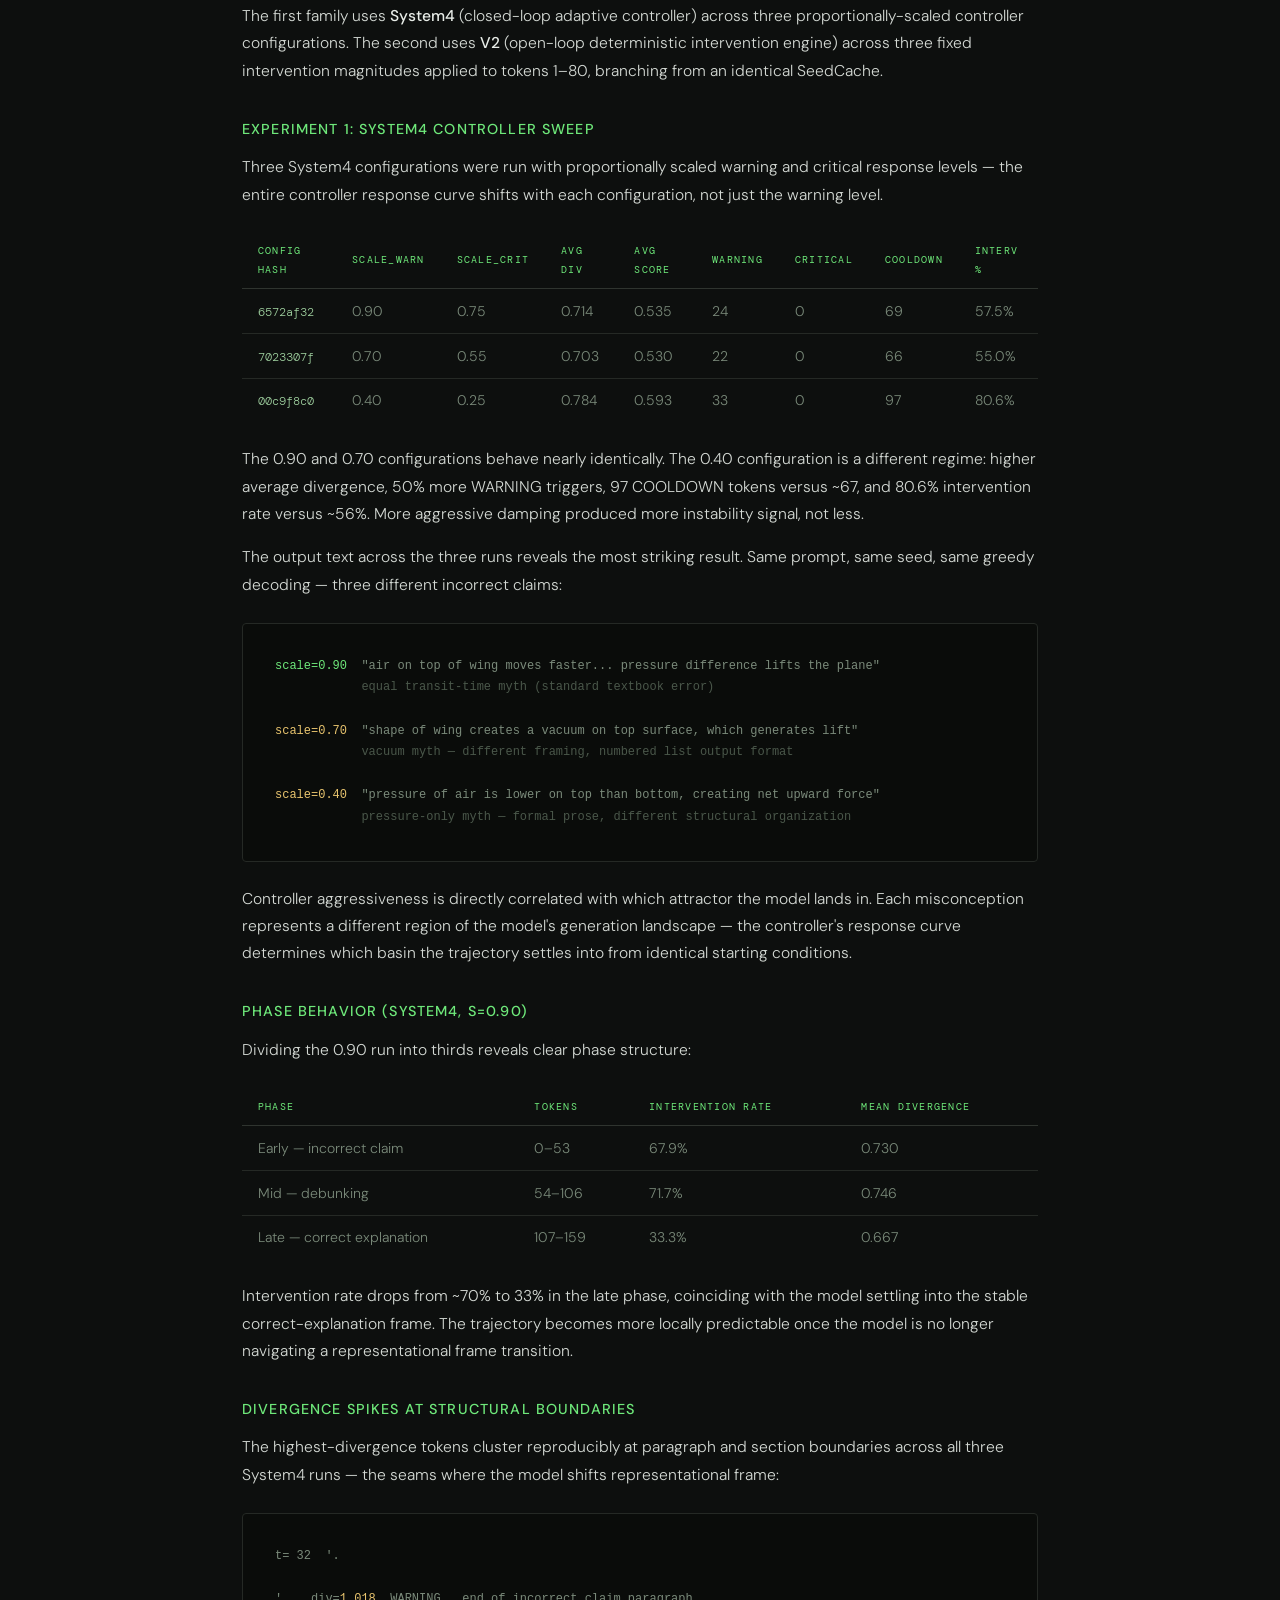
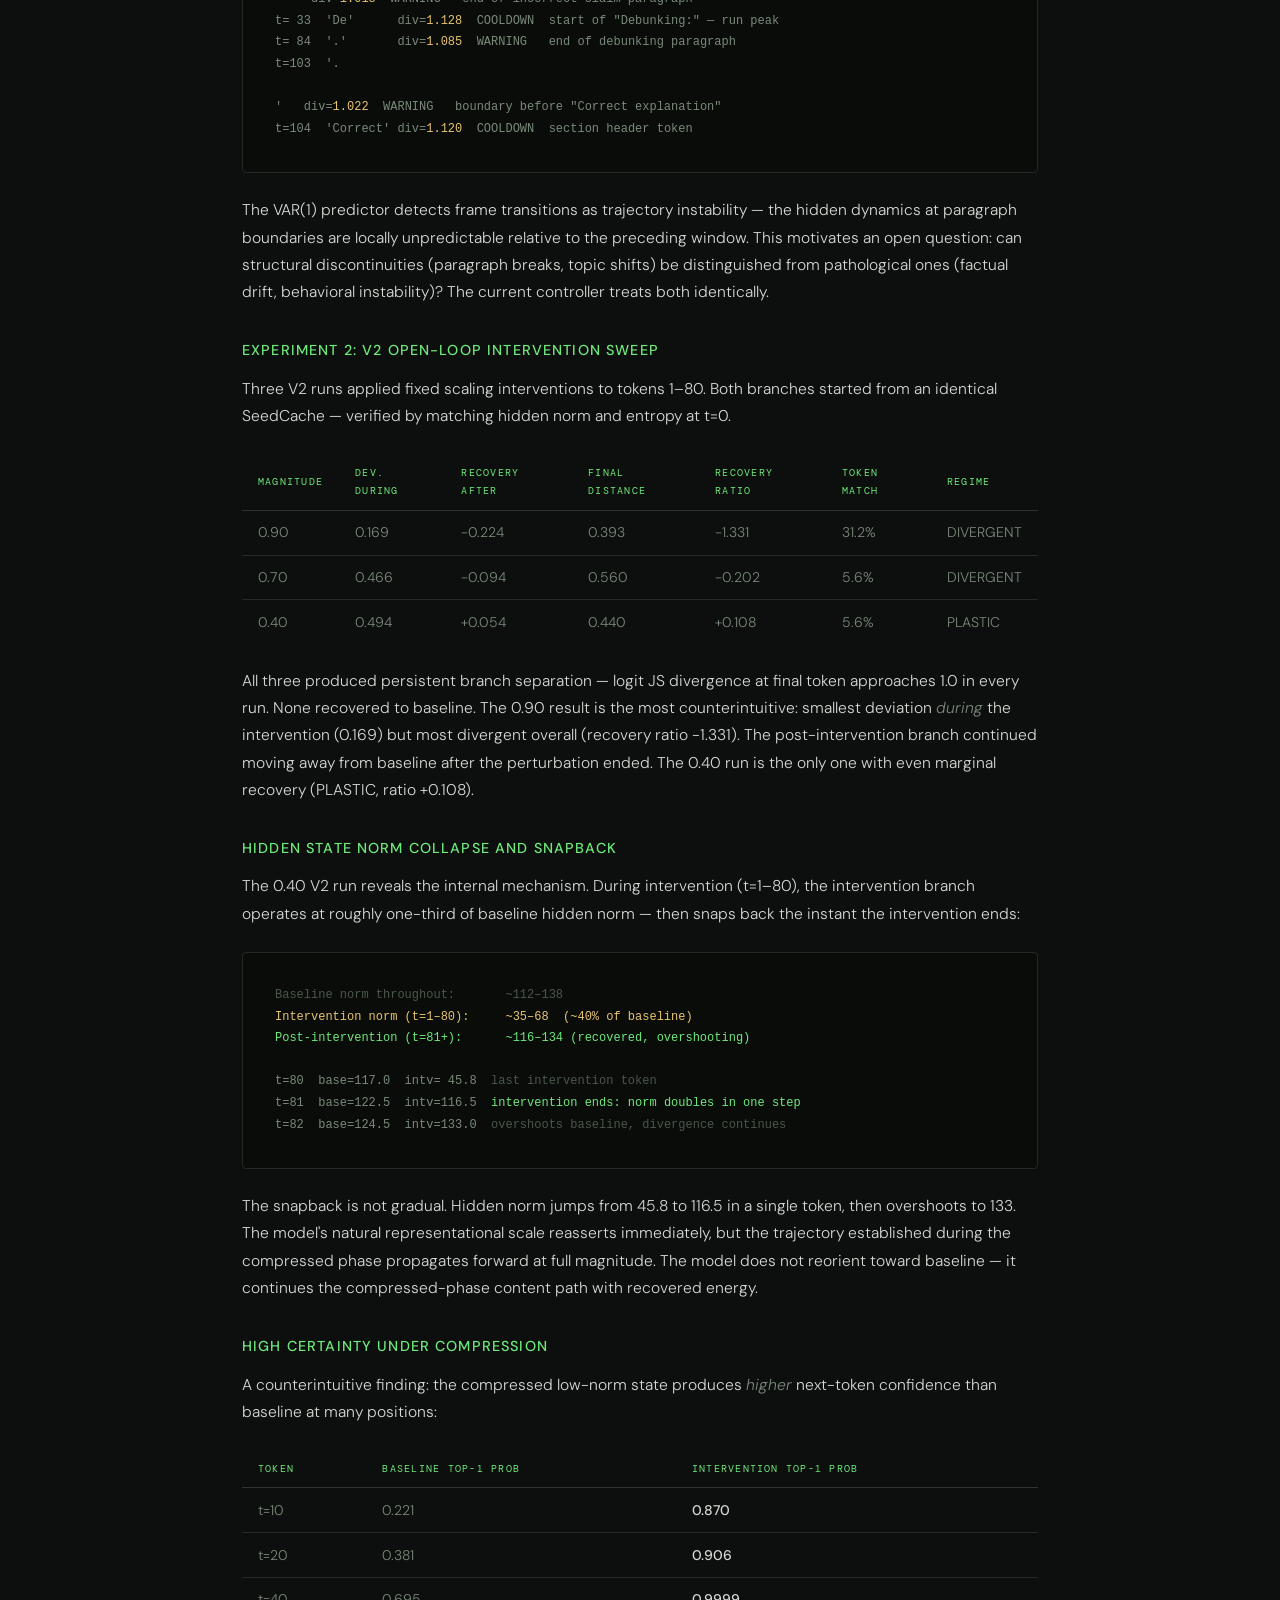
==== commit 9b01dd5f: "Document RunPod H200 hardware in experimental setup and reproducibility" ====
--- a/docs/observer_paper.html
+++ b/docs/observer_paper.html
@@ -1088,6 +1088,7 @@
     layer (−8), and seed (42). The prompt asks the model to first present a common incorrect
     claim about how airplanes fly, then debunk it — a structure that requires navigating between
     two competing representational frames, making it a useful stress test for trajectory stability.
+    All experiments were run on a single NVIDIA H200 GPU via RunPod.
   </p>
   <p>
     The first family uses <strong>System4</strong> (closed-loop adaptive controller) across
@@ -1297,6 +1298,7 @@
   <p>
     Observer is designed to produce artifacts that can support publishable claims, 
     not just exploratory analysis.
+    The compute environment for the reported experiments is a single NVIDIA H200 GPU via RunPod.
   </p>
   <p>
     Every run produces a <strong>config hash</strong> (SHA-256 of the full experiment configuration, 
